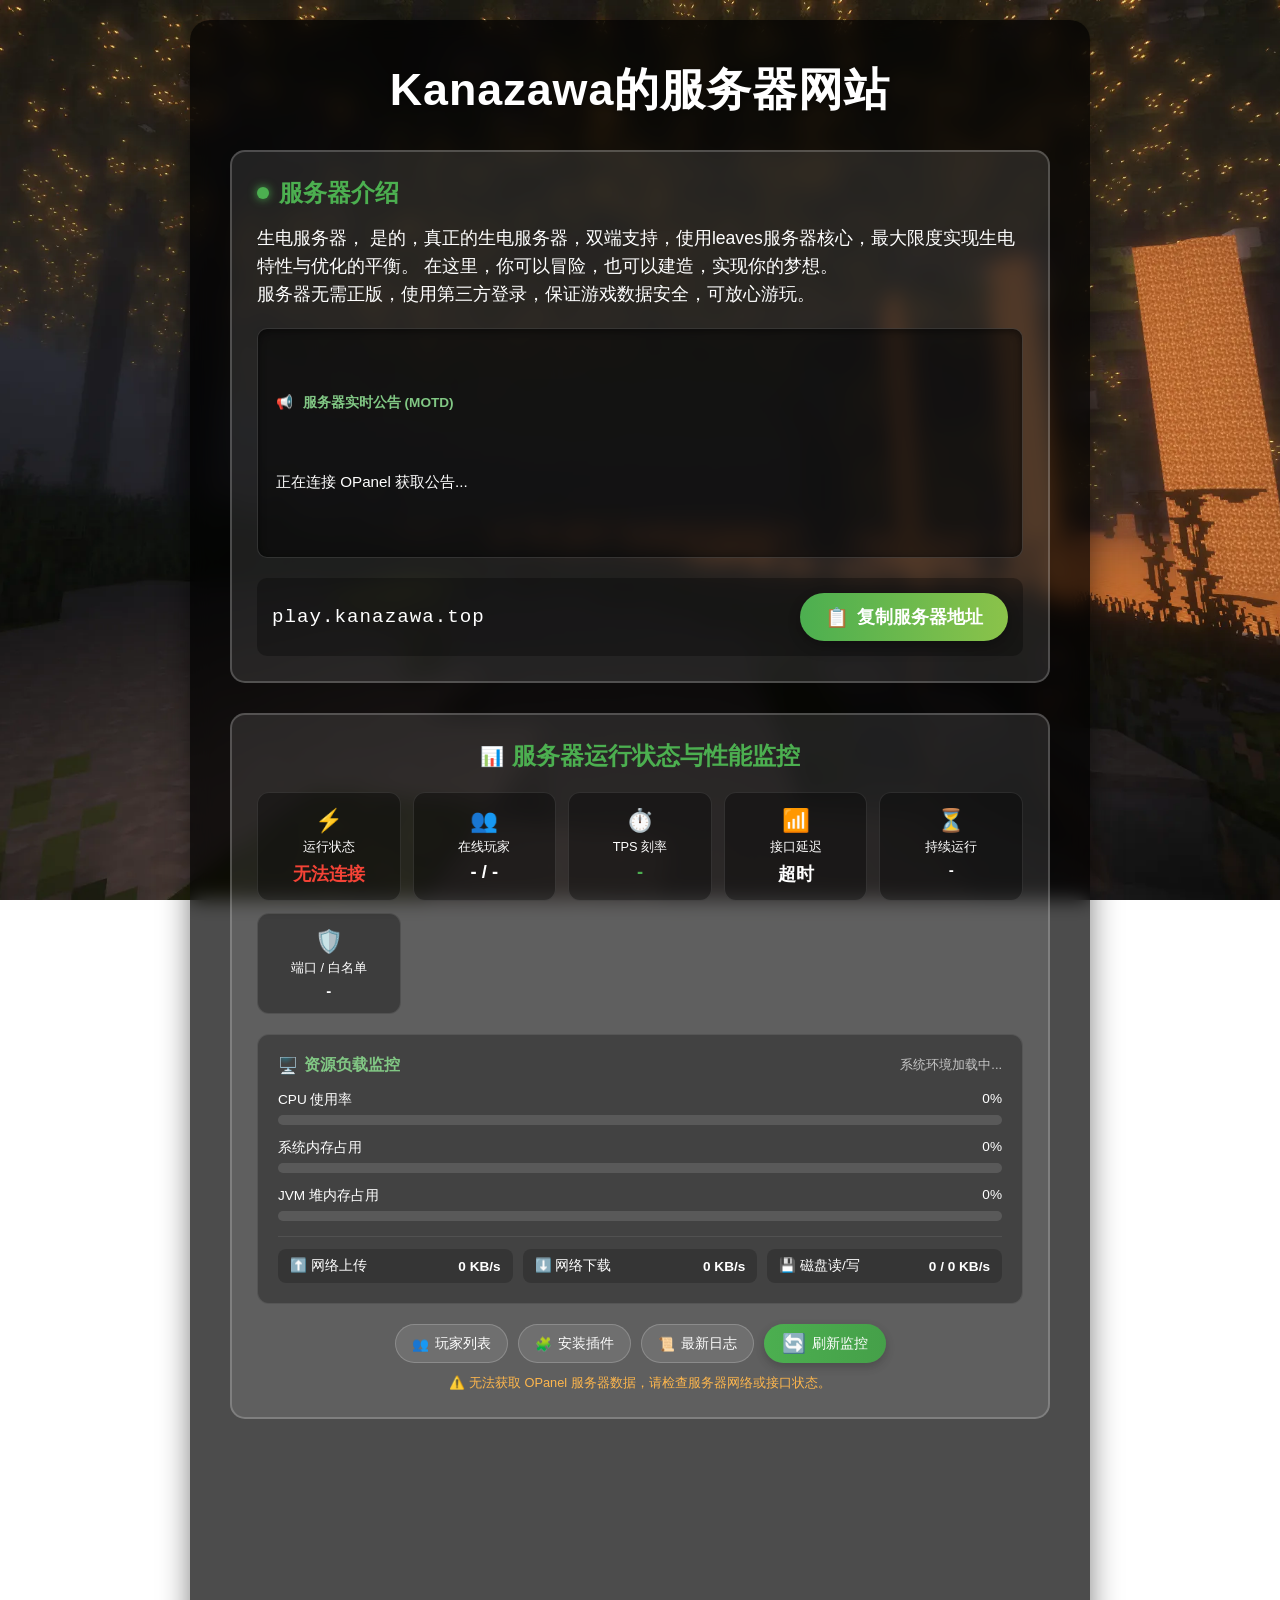
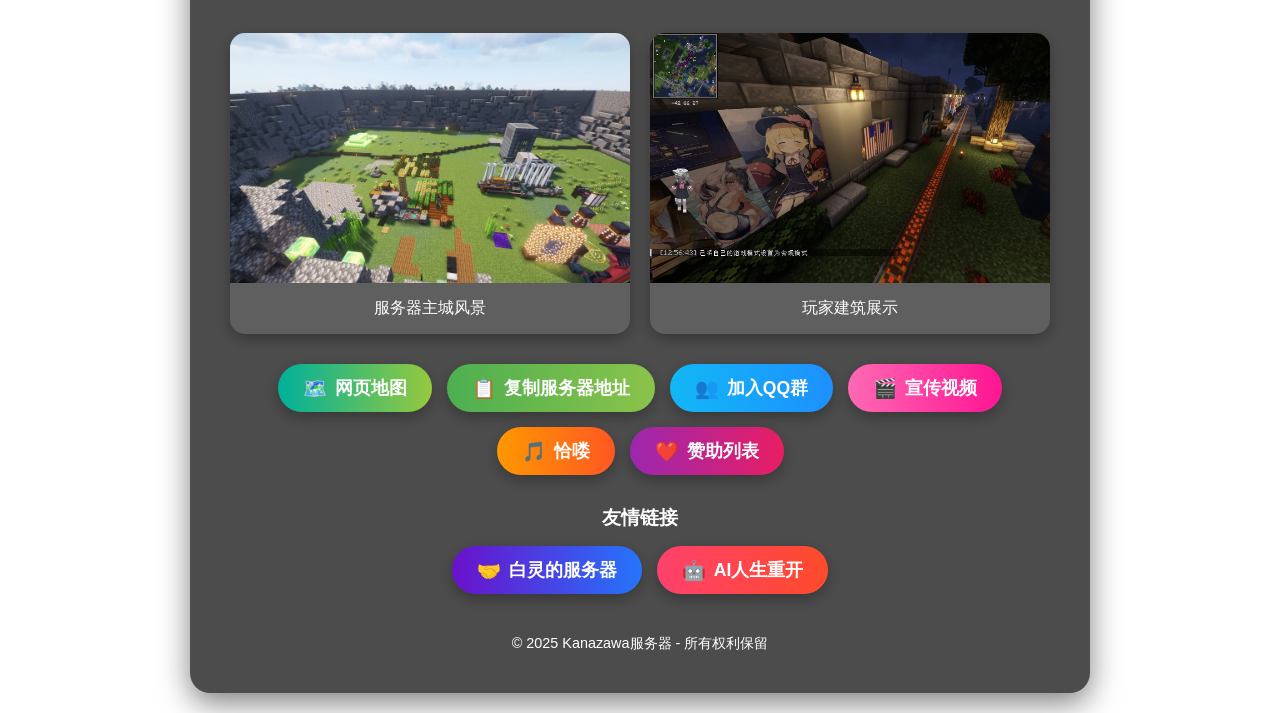
==== index.html @ e208ab11 "feat: 对接OPanel开放API更新服务器信息与实时性能监控" ====
<!DOCTYPE html>
<html lang="zh-CN">
<head>
    <meta charset="UTF-8">
    <meta name="viewport" content="width=device-width, initial-scale=1.0">
    <title>Kanazawa的服务器网站</title>
    <style>
        /* 选择页面上的所有“框框”，这里以常见的块级元素为例 */
        div, section, article, main, header, footer, .box, .card {
    /* 初始状态：完全透明 */
            opacity: 0; 
    /* 应用淡入动画，持续1秒，动画结束后保持最终状态 (forwards) */
            animation: fadeIn 1s ease-in-out forwards;
        }
    @keyframes fadeIn {
        from {opacity: 0;}
        to   {opacity: 1;}
    }
        * {
            margin: 0;
            padding: 0;
            box-sizing: border-box;
            font-family: 'Segoe UI', 'Microsoft YaHei', sans-serif;
        }
        
        body {
            background: url('img3.webp');
            background-size: cover;
            background-position: center;
            background-attachment: fixed;
            color: white;
            min-height: 100vh;
            display: flex;
            justify-content: center;
            align-items: center;
            padding: 20px;
        }
        
        .container {
            max-width: 900px;
            width: 100%;
            background: rgba(0, 0, 0, 0.7);
            border-radius: 20px;
            padding: 40px;
            box-shadow: 0 10px 30px rgba(0, 0, 0, 0.5);
            backdrop-filter: blur(10px);
            text-align: center;
            position: relative;
        }
        
        h1 {
            font-size: 2.8rem;
            margin-bottom: 30px;
            color: #fff;
            text-shadow: 0 2px 10px rgba(0, 0, 0, 0.3);
            letter-spacing: 1px;
        }
        
        .server-info {
            background: rgba(255, 255, 255, 0.1);
            border-radius: 15px;
            padding: 25px;
            margin: 30px 0;
            border: 2px solid rgba(255, 255, 255, 0.2);
            transition: all 0.3s ease;
            text-align: left;
        }
        
        .server-info:hover {
            transform: translateY(-5px);
            box-shadow: 0 10px 20px rgba(0, 0, 0, 0.2);
        }
        
        .server-info h2 {
            color: #4CAF50;
            margin-bottom: 15px;
            display: flex;
            align-items: center;
        }
        
        .status-indicator {
            display: inline-block;
            width: 12px;
            height: 12px;
            border-radius: 50%;
            background-color: #4CAF50;
            margin-right: 10px;
            box-shadow: 0 0 10px #4CAF50;
            animation: pulse 2s infinite;
        }
        
        @keyframes pulse {
            0% { transform: scale(0.95); box-shadow: 0 0 0 0 rgba(76, 175, 80, 0.7); }
            70% { transform: scale(1); box-shadow: 0 0 0 10px rgba(76, 175, 80, 0); }
            100% { transform: scale(0.95); box-shadow: 0 0 0 0 rgba(76, 175, 80, 0); }
        }
        
        .server-intro {
            line-height: 1.6;
            margin-bottom: 20px;
            font-size: 1.1rem;
        }
        
        .server-address {
            background: rgba(0, 0, 0, 0.3);
            padding: 15px;
            border-radius: 10px;
            display: flex;
            justify-content: space-between;
            align-items: center;
            margin-top: 20px;
        }
        
        .address-text {
            font-family: monospace;
            font-size: 1.2rem;
            letter-spacing: 1px;
        }
        
        /* 服务器状态查询与监控样式 */
        .server-status {
            background: rgba(255, 255, 255, 0.1);
            border-radius: 15px;
            padding: 25px;
            margin: 30px 0;
            border: 2px solid rgba(255, 255, 255, 0.2);
            transition: all 0.3s ease;
        }
        
        .server-status:hover {
            transform: translateY(-5px);
            box-shadow: 0 10px 20px rgba(0, 0, 0, 0.2);
        }
        
        .server-status h2 {
            color: #4CAF50;
            margin-bottom: 20px;
            display: flex;
            align-items: center;
            justify-content: center;
            gap: 8px;
        }

        /* Minecraft MOTD 样式 */
        .mc-motd-container {
            background: rgba(0, 0, 0, 0.5);
            border: 1px solid rgba(255, 255, 255, 0.15);
            border-radius: 10px;
            padding: 14px 18px;
            margin: 18px 0;
            font-family: 'Consolas', 'Courier New', monospace;
            font-size: 0.95rem;
            line-height: 1.6;
            text-align: left;
            white-space: pre-wrap;
            word-break: break-word;
            box-shadow: inset 0 2px 8px rgba(0,0,0,0.5);
        }

        .mc-motd-title {
            font-size: 0.85rem;
            color: #81C784;
            margin-bottom: 8px;
            display: flex;
            align-items: center;
            gap: 6px;
            font-weight: bold;
        }

        .mc-c-0 { color: #000000; }
        .mc-c-1 { color: #0000AA; }
        .mc-c-2 { color: #00AA00; }
        .mc-c-3 { color: #00AAAA; }
        .mc-c-4 { color: #AA0000; }
        .mc-c-5 { color: #AA00AA; }
        .mc-c-6 { color: #FFAA00; }
        .mc-c-7 { color: #AAAAAA; }
        .mc-c-8 { color: #555555; }
        .mc-c-9 { color: #5555FF; }
        .mc-c-a { color: #55FF55; }
        .mc-c-b { color: #55FFFF; }
        .mc-c-c { color: #FF5555; }
        .mc-c-d { color: #FF55FF; }
        .mc-c-e { color: #FFFF55; }
        .mc-c-f { color: #FFFFFF; }
        .mc-bold { font-weight: bold; }
        .mc-italic { font-style: italic; }
        .mc-underline { text-decoration: underline; }
        .mc-strike { text-decoration: line-through; }

        /* 核心指标网格卡片 */
        .status-grid {
            display: grid;
            grid-template-columns: repeat(auto-fit, minmax(130px, 1fr));
            gap: 12px;
            margin: 20px 0;
        }
        
        .status-card {
            background: rgba(0, 0, 0, 0.35);
            border: 1px solid rgba(255, 255, 255, 0.1);
            border-radius: 12px;
            padding: 14px 10px;
            text-align: center;
            transition: all 0.3s ease;
        }
        
        .status-card:hover {
            transform: translateY(-3px);
            border-color: rgba(76, 175, 80, 0.4);
            background: rgba(0, 0, 0, 0.45);
        }
        
        .status-card-icon {
            font-size: 1.4rem;
            margin-bottom: 5px;
        }
        
        .status-card-label {
            font-size: 0.8rem;
            opacity: 0.75;
            margin-bottom: 5px;
        }
        
        .status-card-val {
            font-size: 1.15rem;
            font-weight: bold;
            word-break: break-all;
        }
        
        .status-online {
            color: #4CAF50;
        }
        
        .status-offline {
            color: #f44336;
        }
        
        .tps-good { color: #4CAF50; }
        .tps-medium { color: #FF9800; }
        .tps-bad { color: #f44336; }

        /* 资源监控区域 */
        .monitor-section {
            background: rgba(0, 0, 0, 0.3);
            border: 1px solid rgba(255, 255, 255, 0.1);
            border-radius: 12px;
            padding: 20px;
            margin: 20px 0;
            text-align: left;
        }
        
        .monitor-header {
            display: flex;
            justify-content: space-between;
            align-items: center;
            margin-bottom: 15px;
            flex-wrap: wrap;
            gap: 8px;
        }
        
        .monitor-title {
            font-size: 1rem;
            font-weight: bold;
            color: #81C784;
            display: flex;
            align-items: center;
            gap: 6px;
        }
        
        .monitor-subtitle {
            font-size: 0.8rem;
            color: rgba(255, 255, 255, 0.7);
        }
        
        .monitor-bar-group {
            margin-bottom: 14px;
        }
        
        .monitor-bar-info {
            display: flex;
            justify-content: space-between;
            font-size: 0.85rem;
            margin-bottom: 6px;
        }
        
        .progress-track {
            background: rgba(255, 255, 255, 0.12);
            border-radius: 10px;
            height: 10px;
            overflow: hidden;
        }
        
        .progress-bar {
            height: 100%;
            border-radius: 10px;
            width: 0%;
            transition: width 0.6s ease;
        }
        
        .bar-cpu { background: linear-gradient(90deg, #4CAF50, #8BC34A); }
        .bar-mem { background: linear-gradient(90deg, #2196F3, #00BCD4); }
        .bar-jvm { background: linear-gradient(90deg, #9C27B0, #E91E63); }

        .net-stats-grid {
            display: grid;
            grid-template-columns: repeat(auto-fit, minmax(130px, 1fr));
            gap: 10px;
            margin-top: 15px;
            padding-top: 12px;
            border-top: 1px solid rgba(255, 255, 255, 0.08);
            font-size: 0.85rem;
        }

        .net-stat-box {
            background: rgba(0, 0, 0, 0.2);
            padding: 8px 12px;
            border-radius: 8px;
            display: flex;
            justify-content: space-between;
            align-items: center;
        }

        /* 扩展工具按钮组 */
        .extra-tools-btn-group {
            display: flex;
            justify-content: center;
            flex-wrap: wrap;
            gap: 10px;
            margin-top: 20px;
        }

        .sub-tool-btn {
            background: rgba(255, 255, 255, 0.1);
            color: white;
            border: 1px solid rgba(255, 255, 255, 0.2);
            padding: 8px 16px;
            border-radius: 20px;
            cursor: pointer;
            font-size: 0.85rem;
            transition: all 0.3s ease;
            display: inline-flex;
            align-items: center;
            gap: 6px;
        }

        .sub-tool-btn:hover {
            background: rgba(255, 255, 255, 0.25);
            transform: translateY(-2px);
            border-color: #4CAF50;
        }

        .refresh-btn {
            background: linear-gradient(to right, #4CAF50, #45a049);
            color: white;
            border: none;
            padding: 8px 18px;
            border-radius: 20px;
            cursor: pointer;
            font-size: 0.85rem;
            transition: all 0.3s ease;
            display: inline-flex;
            align-items: center;
            gap: 6px;
            box-shadow: 0 4px 10px rgba(0, 0, 0, 0.2);
        }
        
        .refresh-btn:hover {
            background: linear-gradient(to right, #45a049, #388e3c);
            transform: translateY(-2px);
            box-shadow: 0 6px 15px rgba(0, 0, 0, 0.3);
        }

        /* 通用模态框组件 */
        .modal-overlay {
            position: fixed;
            top: 0;
            left: 0;
            width: 100%;
            height: 100%;
            background: rgba(0, 0, 0, 0.85);
            display: none;
            justify-content: center;
            align-items: center;
            z-index: 2500;
        }

        .modal-overlay.active {
            display: flex;
        }

        .modal-container {
            background: rgba(25, 25, 30, 0.95);
            border: 1px solid rgba(255, 255, 255, 0.2);
            border-radius: 16px;
            padding: 25px;
            max-width: 800px;
            width: 90%;
            max-height: 85vh;
            overflow-y: auto;
            backdrop-filter: blur(15px);
            box-shadow: 0 15px 40px rgba(0, 0, 0, 0.7);
            position: relative;
            text-align: left;
        }

        .modal-header {
            display: flex;
            justify-content: space-between;
            align-items: center;
            border-bottom: 1px solid rgba(255, 255, 255, 0.15);
            padding-bottom: 12px;
            margin-bottom: 18px;
        }

        .modal-title {
            font-size: 1.3rem;
            color: #4CAF50;
            display: flex;
            align-items: center;
            gap: 8px;
            font-weight: bold;
        }

        .modal-close-btn {
            background: none;
            border: none;
            color: #ccc;
            font-size: 1.5rem;
            cursor: pointer;
            width: 32px;
            height: 32px;
            border-radius: 50%;
            display: flex;
            align-items: center;
            justify-content: center;
            transition: all 0.2s ease;
        }

        .modal-close-btn:hover {
            color: #fff;
            background: rgba(255, 255, 255, 0.15);
        }

        .item-grid {
            display: grid;
            grid-template-columns: repeat(auto-fill, minmax(220px, 1fr));
            gap: 12px;
        }

        .item-card {
            background: rgba(255, 255, 255, 0.05);
            border: 1px solid rgba(255, 255, 255, 0.1);
            border-radius: 10px;
            padding: 12px;
            display: flex;
            align-items: center;
            gap: 10px;
            transition: transform 0.2s ease;
        }

        .item-card:hover {
            transform: translateY(-2px);
            background: rgba(255, 255, 255, 0.08);
        }

        .item-avatar {
            width: 36px;
            height: 36px;
            border-radius: 6px;
            image-rendering: pixelated;
            background: #333;
        }

        .badge {
            display: inline-block;
            padding: 2px 7px;
            border-radius: 4px;
            font-size: 0.75rem;
            font-weight: bold;
        }
        .badge-online {
            background: rgba(76, 175, 80, 0.2);
            color: #4CAF50;
            border: 1px solid rgba(76, 175, 80, 0.4);
        }
        .badge-offline {
            background: rgba(255, 255, 255, 0.1);
            color: #aaa;
            border: 1px solid rgba(255, 255, 255, 0.2);
        }
        .badge-banned {
            background: rgba(244, 67, 54, 0.2);
            color: #f44336;
            border: 1px solid rgba(244, 67, 54, 0.4);
        }
        .badge-mode {
            background: rgba(33, 150, 243, 0.2);
            color: #2196F3;
            border: 1px solid rgba(33, 150, 243, 0.4);
        }

        .log-box {
            background: #111;
            color: #4CAF50;
            font-family: 'Consolas', 'Courier New', monospace;
            font-size: 0.8rem;
            padding: 12px;
            border-radius: 8px;
            max-height: 55vh;
            overflow-y: auto;
            white-space: pre-wrap;
            word-break: break-all;
            border: 1px solid rgba(255, 255, 255, 0.1);
        }
        
        .image-gallery {
            display: flex;
            justify-content: space-between;
            gap: 20px;
            margin: 30px 0;
        }
        
        .image-item {
            flex: 1;
            border-radius: 15px;
            overflow: hidden;
            box-shadow: 0 5px 15px rgba(0, 0, 0, 0.3);
            transition: all 0.3s ease;
        }
        
        .image-item:hover {
            transform: translateY(-5px);
            box-shadow: 0 10px 20px rgba(0, 0, 0, 0.4);
        }
        
        .image-item img {
            width: 100%;
            height: 250px;
            object-fit: cover;
            display: block;
        }
        
        .image-caption {
            padding: 15px;
            background: rgba(255, 255, 255, 0.1);
            font-size: 1rem;
        }
        
        .button-group {
            display: flex;
            justify-content: center;
            gap: 15px;
            margin: 30px 0;
            flex-wrap: wrap;
        }
        
        .btn {
            padding: 12px 25px;
            font-size: 1.1rem;
            border: none;
            border-radius: 50px;
            cursor: pointer;
            transition: all 0.3s ease;
            font-weight: bold;
            display: flex;
            align-items: center;
            justify-content: center;
            gap: 8px;
        }
        
        .copy-btn {
            background: linear-gradient(to right, #4CAF50, #8BC34A);
            color: white;
            box-shadow: 0 5px 15px rgba(0, 0, 0, 0.3);
        }
        
        .qq-btn {
            background: linear-gradient(to right, #12B7F5, #1E90FF);
            color: white;
            box-shadow: 0 5px 15px rgba(0, 0, 0, 0.3);
        }
        
        .video-btn {
            background: linear-gradient(to right, #FF69B4, #FF1493);
            color: white;
            box-shadow: 0 5px 15px rgba(0, 0, 0, 0.3);
        }
        
        .music-btn {
            background: linear-gradient(to right, #FF9800, #FF5722);
            color: white;
            box-shadow: 0 5px 15px rgba(0, 0, 0, 0.3);
        }
        
        .sponsor-btn {
            background: linear-gradient(to right, #9C27B0, #E91E63);
            color: white;
            box-shadow: 0 5px 15px rgba(0, 0, 0, 0.3);
        }
        
        .map-btn {
            background: linear-gradient(to right, #00b09b, #96c93d);
            color: white;
            box-shadow: 0 5px 15px rgba(0, 0, 0, 0.3);
        }
        
        .btn:hover {
            transform: translateY(-3px);
            box-shadow: 0 8px 20px rgba(0, 0, 0, 0.4);
        }
        
        .btn:active {
            transform: translateY(1px);
        }
        
        .copy-btn:hover {
            background: linear-gradient(to right, #8BC34A, #4CAF50);
        }
        
        .qq-btn:hover {
            background: linear-gradient(to right, #1E90FF, #12B7F5);
        }
        
        .video-btn:hover {
            background: linear-gradient(to right, #FF1493, #FF69B4);
        }
        
        .music-btn:hover {
            background: linear-gradient(to right, #FF5722, #FF9800);
        }
        
        .sponsor-btn:hover {
            background: linear-gradient(to right, #E91E63, #9C27B0);
        }
        
        .map-btn:hover {
            background: linear-gradient(to right, #96c93d, #00b09b);
        }
        .friend-btn {
            background: linear-gradient(to right, #6A11CB, #2575FC);
            color: white;
            box-shadow: 0 5px 15px rgba(0, 0, 0, 0.3);
        }

        .friend-btn:hover {
            background: linear-gradient(to right, #2575FC, #6A11CB);
        }

        .ai-life-btn {
            background: linear-gradient(to right, #FF416C, #FF4B2B);
            color: white;
            box-shadow: 0 5px 15px rgba(0, 0, 0, 0.3);
        }

        .ai-life-btn:hover {
            background: linear-gradient(to right, #FF4B2B, #FF416C);
        }

        .notification {
            position: fixed;
            top: 20px;
            right: 20px;
            background: #4CAF50;
            color: white;
            padding: 15px 25px;
            border-radius: 10px;
            box-shadow: 0 5px 15px rgba(0, 0, 0, 0.3);
            transform: translateX(150%);
            transition: transform 0.4s ease;
            z-index: 1000;
            display: flex;
            align-items: center;
            gap: 10px;
        }
        
        .notification.error {
            background: #ff5252;
        }
        
        .notification.show {
            transform: translateX(0);
        }
        
        .sponsor-overlay {
            position: fixed;
            top: 0;
            left: 0;
            width: 100%;
            height: 100%;
            background: rgba(0, 0, 0, 0.85);
            display: none;
            justify-content: center;
            align-items: center;
            z-index: 2000;
        }
        
        .sponsor-overlay.active {
            display: flex;
        }
        
        .sponsor-container {
            background: rgba(255, 255, 255, 0.1);
            border-radius: 15px;
            padding: 30px;
            max-width: 800px;
            width: 90%;
            max-height: 80vh;
            overflow-y: auto;
            backdrop-filter: blur(10px);
            box-shadow: 0 10px 30px rgba(0, 0, 0, 0.5);
            position: relative;
        }
        
        .close-btn {
            position: absolute;
            top: 15px;
            right: 15px;
            background: none;
            border: none;
            color: white;
            font-size: 1.5rem;
            cursor: pointer;
            width: 30px;
            height: 30px;
            display: flex;
            align-items: center;
            justify-content: center;
            border-radius: 50%;
            transition: background 0.3s ease;
        }
        
        .close-btn:hover {
            background: rgba(255, 255, 255, 0.2);
        }
        
        .sponsor-container h2 {
            color: #E91E63;
            margin-bottom: 20px;
            text-align: center;
            font-size: 1.8rem;
        }
        
        .sponsor-table {
            width: 100%;
            border-collapse: collapse;
            margin-top: 10px;
        }
        
        .sponsor-table th {
            background: rgba(233, 30, 99, 0.3);
            color: white;
            padding: 12px 15px;
            text-align: left;
            font-weight: bold;
        }
        
        .sponsor-table td {
            padding: 12px 15px;
            border-bottom: 1px solid rgba(255, 255, 255, 0.1);
        }
        
        .sponsor-table tr:hover {
            background: rgba(255, 255, 255, 0.05);
        }
        
        .sponsor-table .name-col {
            width: 60%;
        }
        
        .sponsor-table .amount-col {
            width: 40%;
            text-align: right;
        }
        
        .total-amount {
            margin-top: 20px;
            text-align: right;
            font-size: 1.2rem;
            font-weight: bold;
            color: #E91E63;
            padding-top: 10px;
            border-top: 2px solid rgba(233, 30, 99, 0.5);
        }
        
        footer {
            margin-top: 40px;
            font-size: 0.9rem;
            opacity: 0.7;
        }
        
        .icon {
            font-size: 1.2rem;
        }
        
        @media (max-width: 768px) {
            h1 {
                font-size: 2rem;
            }
            
            .container {
                padding: 25px;
            }
            
            .image-gallery {
                flex-direction: column;
            }
            
            .button-group {
                flex-direction: column;
            }
            
            .btn {
                width: 100%;
            }
            
            .server-address {
                flex-direction: column;
                gap: 15px;
            }
            
            .sponsor-container {
                padding: 20px;
            }
            
            .sponsor-table th,
            .sponsor-table td {
                padding: 8px 10px;
            }
            
            .status-content {
                flex-direction: column;
            }
        }
    </style>
</head>
<body>
    <div class="container">
        <h1>Kanazawa的服务器网站</h1>
        
        <div class="server-info">
            <h2><span class="status-indicator"></span>服务器介绍</h2>
            <div class="server-intro">
                <p>生电服务器， 是的，真正的生电服务器，双端支持，使用leaves服务器核心，最大限度实现生电特性与优化的平衡。 在这里，你可以冒险，也可以建造，实现你的梦想。</p>
                <p>服务器无需正版，使用第三方登录，保证游戏数据安全，可放心游玩。</p>
            </div>
            
            <!-- 实时 MOTD 动态展示区 -->
            <div class="mc-motd-container" id="motdContainer">
                <div class="mc-motd-title"><span>📢</span> 服务器实时公告 (MOTD)</div>
                <div id="motdContent">正在连接 OPanel 获取公告...</div>
            </div>

            <div class="server-address">
                <div class="address-text">play.kanazawa.top</div>
                <button class="btn copy-btn" id="copyBtn">
                    <span class="icon">📋</span> 复制服务器地址
                </button>
            </div>
        </div>
        
        <!-- 服务器状态与性能监控部分 -->
        <div class="server-status">
            <h2><span class="icon">📊</span> 服务器运行状态与性能监控</h2>
            
            <!-- 核心状态卡片网格 -->
            <div class="status-grid">
                <div class="status-card">
                    <div class="status-card-icon">⚡</div>
                    <div class="status-card-label">运行状态</div>
                    <div class="status-card-val status-online" id="statusState">查询中...</div>
                </div>
                <div class="status-card">
                    <div class="status-card-icon">👥</div>
                    <div class="status-card-label">在线玩家</div>
                    <div class="status-card-val" id="players">- / -</div>
                </div>
                <div class="status-card">
                    <div class="status-card-icon">⏱️</div>
                    <div class="status-card-label">TPS 刻率</div>
                    <div class="status-card-val tps-good" id="tpsVal">-</div>
                </div>
                <div class="status-card">
                    <div class="status-card-icon">📶</div>
                    <div class="status-card-label">接口延迟</div>
                    <div class="status-card-val" id="ping">- ms</div>
                </div>
                <div class="status-card">
                    <div class="status-card-icon">⏳</div>
                    <div class="status-card-label">持续运行</div>
                    <div class="status-card-val" id="uptimeVal" style="font-size:0.95rem;">-</div>
                </div>
                <div class="status-card">
                    <div class="status-card-icon">🛡️</div>
                    <div class="status-card-label">端口 / 白名单</div>
                    <div class="status-card-val" id="portWhitelist" style="font-size:0.95rem;">-</div>
                </div>
            </div>

            <!-- 系统资源监控 (Monitor) -->
            <div class="monitor-section">
                <div class="monitor-header">
                    <div class="monitor-title"><span>🖥️</span> 资源负载监控</div>
                    <div class="monitor-subtitle" id="systemInfoBrief">系统环境加载中...</div>
                </div>
                
                <div class="monitor-bar-group">
                    <div class="monitor-bar-info">
                        <span>CPU 使用率</span>
                        <span id="cpuPercent">0%</span>
                    </div>
                    <div class="progress-track">
                        <div class="progress-bar bar-cpu" id="cpuBar"></div>
                    </div>
                </div>

                <div class="monitor-bar-group">
                    <div class="monitor-bar-info">
                        <span>系统内存占用</span>
                        <span id="memPercent">0%</span>
                    </div>
                    <div class="progress-track">
                        <div class="progress-bar bar-mem" id="memBar"></div>
                    </div>
                </div>

                <div class="monitor-bar-group">
                    <div class="monitor-bar-info">
                        <span>JVM 堆内存占用</span>
                        <span id="jvmPercent">0%</span>
                    </div>
                    <div class="progress-track">
                        <div class="progress-bar bar-jvm" id="jvmBar"></div>
                    </div>
                </div>

                <div class="net-stats-grid">
                    <div class="net-stat-box">
                        <span>⬆️ 网络上传</span>
                        <strong id="netUpload">0 KB/s</strong>
                    </div>
                    <div class="net-stat-box">
                        <span>⬇️ 网络下载</span>
                        <strong id="netDownload">0 KB/s</strong>
                    </div>
                    <div class="net-stat-box">
                        <span>💾 磁盘读/写</span>
                        <strong id="diskIO">0 / 0 KB/s</strong>
                    </div>
                </div>
            </div>

            <!-- 扩展数据交互按钮组 -->
            <div class="extra-tools-btn-group">
                <button class="sub-tool-btn" id="viewPlayersBtn">
                    <span>👥</span> 玩家列表
                </button>
                <button class="sub-tool-btn" id="viewPluginsBtn">
                    <span>🧩</span> 安装插件
                </button>
                <button class="sub-tool-btn" id="viewLogsBtn">
                    <span>📜</span> 最新日志
                </button>
                <button class="refresh-btn" id="refreshStatusBtn">
                    <span class="icon">🔄</span> 刷新监控
                </button>
            </div>
            <div id="statusNotice" style="margin-top: 12px; font-size: 0.8rem; color: #ffb74d;"></div>
        </div>
        <iframe src="//player.bilibili.com/player.html?isOutside=true&aid=821894&bvid=BV1es411o7jc&cid=3230278&p=1" scrolling="no" border="0" frameborder="no" framespacing="0" allowfullscreen="true"></iframe>
        <div class="image-gallery">
            <div class="image-item">
                <img src="img1.webp" alt="服务器截图1">
                <div class="image-caption">服务器主城风景</div>
            </div>
            <div class="image-item">
                <img src="img2.webp" alt="服务器截图2">
                <div class="image-caption">玩家建筑展示</div>
            </div>
        </div>
        
        <div class="button-group">
            <button class="btn map-btn" id="mapBtn">
                <span class="icon">🗺️</span> 网页地图
            </button>
            <button class="btn copy-btn" id="copyBtn2">
                <span class="icon">📋</span> 复制服务器地址
            </button>
            <button class="btn qq-btn" id="qqBtn">
                <span class="icon">👥</span> 加入QQ群
            </button>
            <button class="btn video-btn" id="videoBtn">
                <span class="icon">🎬</span> 宣传视频
            </button>
            <button class="btn music-btn" id="musicBtn">
                <span class="icon">🎵</span> 恰喽
            </button>
            <button class="btn sponsor-btn" id="sponsorBtn">
                <span class="icon">❤️</span> 赞助列表
            </button>
        </div>
        <!-- 友情链接部分 -->
        <div class="friend-link">
            <h3 style="color: #fff; margin-bottom: 15px; text-align: center;">友情链接</h3>
            <div style="display: flex; justify-content: center; gap: 15px; flex-wrap: wrap;">
                <button class="btn friend-btn" id="friendBtn">
                    <span class="icon">🤝</span> 白灵的服务器
                </button>
                <button class="btn ai-life-btn" id="aiLifeBtn">
                    <span class="icon">🤖</span> AI人生重开
                </button>
            </div>
        </div>
        
        <footer>
            © 2025 Kanazawa服务器 - 所有权利保留
        </footer>
    </div>
    
    <!-- 赞助列表遮罩层 -->
    <div class="sponsor-overlay" id="sponsorOverlay">
        <div class="sponsor-container">
            <button class="close-btn" id="closeSponsorBtn">×</button>
            <h2>赞助列表</h2>
            <div id="sponsorTableContainer">
                <!-- 这里会动态加载赞助列表表格 -->
            </div>
        </div>
    </div>
    
    <!-- 玩家列表模态框 -->
    <div class="modal-overlay" id="playersModal">
        <div class="modal-container">
            <div class="modal-header">
                <div class="modal-title"><span>👥</span> 服务器玩家列表</div>
                <button class="modal-close-btn" id="closePlayersBtn">×</button>
            </div>
            <div id="playersModalContent">加载中...</div>
        </div>
    </div>

    <!-- 插件列表模态框 -->
    <div class="modal-overlay" id="pluginsModal">
        <div class="modal-container">
            <div class="modal-header">
                <div class="modal-title"><span>🧩</span> 服务器插件模组列表</div>
                <button class="modal-close-btn" id="closePluginsBtn">×</button>
            </div>
            <div id="pluginsModalContent">加载中...</div>
        </div>
    </div>

    <!-- 日志查看模态框 -->
    <div class="modal-overlay" id="logsModal">
        <div class="modal-container">
            <div class="modal-header">
                <div class="modal-title"><span>📜</span> 服务器运行日志 (latest.log)</div>
                <button class="modal-close-btn" id="closeLogsBtn">×</button>
            </div>
            <div id="logsModalContent">加载中...</div>
        </div>
    </div>
    
    <div class="notification" id="notification">
        <span class="icon">✅</span>
        <span id="notificationText">操作成功</span>
    </div>

    <script>
        document.addEventListener('DOMContentLoaded', function() {
            const copyBtn = document.getElementById('copyBtn');
            const copyBtn2 = document.getElementById('copyBtn2');
            const qqBtn = document.getElementById('qqBtn');
            const videoBtn = document.getElementById('videoBtn');
            const musicBtn = document.getElementById('musicBtn');
            const sponsorBtn = document.getElementById('sponsorBtn');
            const mapBtn = document.getElementById('mapBtn');
            const notification = document.getElementById('notification');
            const notificationText = document.getElementById('notificationText');
            const sponsorOverlay = document.getElementById('sponsorOverlay');
            const closeSponsorBtn = document.getElementById('closeSponsorBtn');
            const sponsorTableContainer = document.getElementById('sponsorTableContainer');
            
            // OPanel 开放 API 配置
            const O_PANEL_API_BASE = 'http://play.simpfun.cn:34091';
            
            // 监控与状态 DOM 元素引用
            const motdContent = document.getElementById('motdContent');
            const statusState = document.getElementById('statusState');
            const playersElement = document.getElementById('players');
            const tpsVal = document.getElementById('tpsVal');
            const pingElement = document.getElementById('ping');
            const uptimeVal = document.getElementById('uptimeVal');
            const portWhitelist = document.getElementById('portWhitelist');
            const systemInfoBrief = document.getElementById('systemInfoBrief');
            const cpuPercent = document.getElementById('cpuPercent');
            const cpuBar = document.getElementById('cpuBar');
            const memPercent = document.getElementById('memPercent');
            const memBar = document.getElementById('memBar');
            const jvmPercent = document.getElementById('jvmPercent');
            const jvmBar = document.getElementById('jvmBar');
            const netUpload = document.getElementById('netUpload');
            const netDownload = document.getElementById('netDownload');
            const diskIO = document.getElementById('diskIO');
            const refreshStatusBtn = document.getElementById('refreshStatusBtn');
            const statusNotice = document.getElementById('statusNotice');

            // 扩展功能模态框元素
            const viewPlayersBtn = document.getElementById('viewPlayersBtn');
            const playersModal = document.getElementById('playersModal');
            const closePlayersBtn = document.getElementById('closePlayersBtn');
            const playersModalContent = document.getElementById('playersModalContent');

            const viewPluginsBtn = document.getElementById('viewPluginsBtn');
            const pluginsModal = document.getElementById('pluginsModal');
            const closePluginsBtn = document.getElementById('closePluginsBtn');
            const pluginsModalContent = document.getElementById('pluginsModalContent');

            const viewLogsBtn = document.getElementById('viewLogsBtn');
            const logsModal = document.getElementById('logsModal');
            const closeLogsBtn = document.getElementById('closeLogsBtn');
            const logsModalContent = document.getElementById('logsModalContent');

            // 运行时缓存数据
            let cachedPlayers = [];

            // Minecraft 颜色格式解析函数
            function parseMinecraftColors(text) {
                if (!text) return '暂无公告';
                const escapeHtml = (str) => str.replace(/&/g, "&amp;").replace(/</g, "&lt;").replace(/>/g, "&gt;");
                const colorMap = {
                    '0': 'mc-c-0', '1': 'mc-c-1', '2': 'mc-c-2', '3': 'mc-c-3',
                    '4': 'mc-c-4', '5': 'mc-c-5', '6': 'mc-c-6', '7': 'mc-c-7',
                    '8': 'mc-c-8', '9': 'mc-c-9', 'a': 'mc-c-a', 'b': 'mc-c-b',
                    'c': 'mc-c-c', 'd': 'mc-c-d', 'e': 'mc-c-e', 'f': 'mc-c-f'
                };
                const styleMap = {
                    'l': 'mc-bold',
                    'm': 'mc-strike',
                    'n': 'mc-underline',
                    'o': 'mc-italic'
                };

                const parts = text.split(/§([0-9a-fk-or])/i);
                let html = '';
                let currentColor = 'mc-c-f';
                let currentStyles = new Set();

                for (let i = 0; i < parts.length; i++) {
                    if (i % 2 === 1) {
                        const code = parts[i].toLowerCase();
                        if (colorMap[code]) {
                            currentColor = colorMap[code];
                            currentStyles.clear();
                        } else if (styleMap[code]) {
                            currentStyles.add(styleMap[code]);
                        } else if (code === 'r') {
                            currentColor = 'mc-c-f';
                            currentStyles.clear();
                        }
                    } else {
                        const segment = parts[i];
                        if (segment) {
                            const classes = [currentColor, ...Array.from(currentStyles)].join(' ');
                            html += `<span class="${classes}">${escapeHtml(segment)}</span>`;
                        }
                    }
                }
                return html;
            }

            // 时间格式化 (毫秒 -> 天/时/分)
            function formatUptime(ms) {
                if (!ms || ms <= 0) return '刚启动';
                const totalSeconds = Math.floor(ms / 1000);
                const days = Math.floor(totalSeconds / 86400);
                const hours = Math.floor((totalSeconds % 86400) / 3600);
                const minutes = Math.floor((totalSeconds % 3600) / 60);
                if (days > 0) return `${days}天 ${hours}时 ${minutes}分`;
                if (hours > 0) return `${hours}小时 ${minutes}分钟`;
                return `${minutes}分钟`;
            }

            // 速率格式化
            function formatSpeed(bytesPerSec) {
                if (!bytesPerSec || bytesPerSec <= 0) return '0 KB/s';
                if (bytesPerSec < 1024) return `${bytesPerSec.toFixed(0)} B/s`;
                if (bytesPerSec < 1024 * 1024) return `${(bytesPerSec / 1024).toFixed(1)} KB/s`;
                return `${(bytesPerSec / (1024 * 1024)).toFixed(2)} MB/s`;
            }

            // 获取并刷新服务器核心信息与监控
            async function fetchServerData(isManual = false) {
                const startTime = Date.now();
                if (isManual) {
                    refreshStatusBtn.style.transform = 'scale(0.95)';
                    setTimeout(() => refreshStatusBtn.style.transform = '', 200);
                }

                try {
                    // 并行调用 OPanel 启用的开放接口
                    const [infoRes, monitorRes, playersRes] = await Promise.all([
                        fetch(`${O_PANEL_API_BASE}/open-api/info`),
                        fetch(`${O_PANEL_API_BASE}/open-api/monitor`),
                        fetch(`${O_PANEL_API_BASE}/open-api/players`)
                    ]);

                    const latency = Date.now() - startTime;
                    pingElement.textContent = `${latency} ms`;

                    if (!infoRes.ok || !monitorRes.ok) {
                        throw new Error(`接口响应异常 (${infoRes.status}/${monitorRes.status})`);
                    }

                    const infoData = await infoRes.json();
                    const monitorData = await monitorRes.json();
                    let playersData = { players: [] };
                    if (playersRes.ok) {
                        playersData = await playersRes.json();
                        cachedPlayers = playersData.players || [];
                    }

                    // 1. 运行状态
                    statusState.textContent = '运行中 (正常)';
                    statusState.className = 'status-card-val status-online';

                    // 2. MOTD 公告
                    const rawMotd = infoData.realtimeMotd || infoData.motd || '';
                    motdContent.innerHTML = parseMinecraftColors(rawMotd);

                    // 3. 在线玩家数
                    const onlineCount = cachedPlayers.filter(p => p.isOnline).length;
                    const maxCount = infoData.maxPlayerCount || 20;
                    playersElement.textContent = `${onlineCount} / ${maxCount}`;

                    // 4. TPS 刻率
                    const tps = typeof monitorData.tps === 'number' ? monitorData.tps : 20;
                    tpsVal.textContent = tps.toFixed(2);
                    if (tps >= 19.5) {
                        tpsVal.className = 'status-card-val tps-good';
                    } else if (tps >= 15.0) {
                        tpsVal.className = 'status-card-val tps-medium';
                    } else {
                        tpsVal.className = 'status-card-val tps-bad';
                    }

                    // 5. 持续运行时间 & 端口白名单
                    uptimeVal.textContent = formatUptime(infoData.uptime);
                    portWhitelist.textContent = `${infoData.port || 14529} | ${infoData.whitelist ? '白名单开' : '公开'}`;

                    // 6. 系统环境简介
                    if (infoData.system) {
                        const sys = infoData.system;
                        systemInfoBrief.textContent = `${sys.cpuName || 'CPU'} (${sys.cpuThread || sys.cpuCore || 0}线程) | Java ${sys.java || ''}`;
                    }

                    // 7. 性能监控指标条
                    const cpu = Math.round(monitorData.cpu || 0);
                    cpuPercent.textContent = `${cpu}%`;
                    cpuBar.style.width = `${Math.min(100, Math.max(0, cpu))}%`;

                    const mem = Math.round(monitorData.memory || 0);
                    memPercent.textContent = `${mem}%`;
                    memBar.style.width = `${Math.min(100, Math.max(0, mem))}%`;

                    const jvm = Math.round(monitorData.jvmMemory || 0);
                    jvmPercent.textContent = `${jvm}%`;
                    jvmBar.style.width = `${Math.min(100, Math.max(0, jvm))}%`;

                    // 8. 网络与磁盘 IO
                    netUpload.textContent = formatSpeed(monitorData.networkUpload);
                    netDownload.textContent = formatSpeed(monitorData.networkDownload);
                    diskIO.textContent = `${formatSpeed(monitorData.diskRead)} / ${formatSpeed(monitorData.diskWrite)}`;

                    statusNotice.textContent = '';
                    if (isManual) {
                        showNotification('服务器监控数据已刷新');
                    }
                } catch (error) {
                    console.error('获取 OPanel 服务器信息失败:', error);
                    statusState.textContent = '无法连接';
                    statusState.className = 'status-card-val status-offline';
                    pingElement.textContent = '超时';
                    tpsVal.textContent = '-';
                    
                    if (window.location.protocol === 'https:') {
                        statusNotice.innerHTML = '⚠️ 当前网页为 HTTPS 协议，而 OPanel 开放 API 为 HTTP 协议。若无法加载数据，请在浏览器地址栏允许“不安全内容”或通过 HTTP 访问网站。';
                    } else {
                        statusNotice.textContent = '⚠️ 无法获取 OPanel 服务器数据，请检查服务器网络或接口状态。';
                    }

                    if (isManual) {
                        showNotification('刷新失败，请检查网络或浏览器混合内容设置', true);
                    }
                }
            }

            // 初始化加载并设置 15 秒定时轮询
            fetchServerData();
            setInterval(() => {
                fetchServerData(false);
            }, 15000);

            // 手动刷新按钮
            refreshStatusBtn.addEventListener('click', () => fetchServerData(true));

            // 玩家列表模态框交互
            viewPlayersBtn.addEventListener('click', async function() {
                playersModal.classList.add('active');
                playersModalContent.innerHTML = '<p style="text-align:center; padding: 20px;">正在获取玩家列表...</p>';

                try {
                    const res = await fetch(`${O_PANEL_API_BASE}/open-api/players`);
                    if (!res.ok) throw new Error('网络请求失败');
                    const data = await res.json();
                    const players = data.players || [];
                    cachedPlayers = players;

                    if (players.length === 0) {
                        playersModalContent.innerHTML = '<p style="text-align:center; padding: 20px; color: #aaa;">暂无玩家记录</p>';
                        return;
                    }

                    // 在线玩家排在前面
                    players.sort((a, b) => (b.isOnline ? 1 : 0) - (a.isOnline ? 1 : 0));

                    const onlineCount = players.filter(p => p.isOnline).length;
                    let html = `
                        <div style="margin-bottom: 15px; font-size: 0.9rem; color: #aaa;">
                            总记录: ${players.length} 名玩家 | 当前在线: <span style="color:#4CAF50; font-weight:bold;">${onlineCount}</span> 人
                        </div>
                        <div class="item-grid">
                    `;

                    players.forEach(player => {
                        const avatarUrl = `https://minotar.net/helm/${encodeURIComponent(player.name)}/36`;
                        const modeNames = {
                            'survival': '生存',
                            'creative': '创造',
                            'adventure': '冒险',
                            'spectator': '旁观'
                        };
                        const modeStr = modeNames[player.gamemode] || player.gamemode;

                        html += `
                            <div class="item-card">
                                <img class="item-avatar" src="${avatarUrl}" alt="${player.name}" onerror="this.src='https://via.placeholder.com/36/333/fff?text=MC'">
                                <div style="flex: 1; min-width: 0;">
                                    <div style="font-weight: bold; overflow: hidden; text-overflow: ellipsis; white-space: nowrap;">${player.name}</div>
                                    <div style="margin-top: 4px; display: flex; gap: 4px; flex-wrap: wrap;">
                                        <span class="badge ${player.isOnline ? 'badge-online' : 'badge-offline'}">${player.isOnline ? '在线' : '离线'}</span>
                                        ${player.isBanned ? '<span class="badge badge-banned">已封禁</span>' : ''}
                                        <span class="badge badge-mode">${modeStr}</span>
                                        ${player.ping ? `<span style="font-size:0.75rem; color:#aaa;">${player.ping}ms</span>` : ''}
                                    </div>
                                </div>
                            </div>
                        `;
                    });

                    html += '</div>';
                    playersModalContent.innerHTML = html;
                } catch (err) {
                    playersModalContent.innerHTML = `<p style="text-align:center; color:#ff5252; padding: 20px;">加载玩家列表失败: ${err.message}</p>`;
                }
            });

            closePlayersBtn.addEventListener('click', () => playersModal.classList.remove('active'));
            playersModal.addEventListener('click', (e) => {
                if (e.target === playersModal) playersModal.classList.remove('active');
            });

            // 插件模组模态框交互
            viewPluginsBtn.addEventListener('click', async function() {
                pluginsModal.classList.add('active');
                pluginsModalContent.innerHTML = '<p style="text-align:center; padding: 20px;">正在获取已安装插件/模组列表...</p>';

                try {
                    const res = await fetch(`${O_PANEL_API_BASE}/open-api/plugins`);
                    if (!res.ok) throw new Error('网络请求失败');
                    const data = await res.json();
                    const plugins = data.plugins || [];

                    if (plugins.length === 0) {
                        pluginsModalContent.innerHTML = '<p style="text-align:center; padding: 20px; color: #aaa;">暂无插件/模组信息</p>';
                        return;
                    }

                    // 启用的排在前面
                    plugins.sort((a, b) => (b.enabled ? 1 : 0) - (a.enabled ? 1 : 0));

                    let html = `
                        <div style="margin-bottom: 15px; font-size: 0.9rem; color: #aaa;">
                            已安装: ${plugins.length} 个插件/模组 | 已启用: <span style="color:#4CAF50; font-weight:bold;">${plugins.filter(p => p.enabled).length}</span> 个
                        </div>
                        <div class="item-grid">
                    `;

                    plugins.forEach(p => {
                        const authorsStr = (p.authors && p.authors.length > 0) ? p.authors.join(', ') : '未知作者';
                        const desc = p.description || '暂无描述';
                        const version = p.version ? `v${p.version}` : '';

                        html += `
                            <div class="item-card" style="align-items: flex-start;">
                                <div style="font-size: 1.5rem; line-height: 1;">🧩</div>
                                <div style="flex: 1; min-width: 0;">
                                    <div style="font-weight: bold; display: flex; justify-content: space-between; align-items: center;">
                                        <span style="overflow: hidden; text-overflow: ellipsis; white-space: nowrap;">${p.name}</span>
                                        <span class="badge ${p.enabled ? 'badge-online' : 'badge-offline'}">${p.enabled ? '启用' : '禁用'}</span>
                                    </div>
                                    <div style="font-size: 0.75rem; color: #aaa; margin: 3px 0;">${version} · ${authorsStr}</div>
                                    <div style="font-size: 0.8rem; color: rgba(255,255,255,0.7); line-height: 1.3; overflow: hidden; display: -webkit-box; -webkit-line-clamp: 2; -webkit-box-orient: vertical;">${desc}</div>
                                    ${p.website ? `<a href="${p.website}" target="_blank" style="color: #4CAF50; font-size: 0.75rem; text-decoration: none; display: inline-block; margin-top: 4px;">🔗 插件官网</a>` : ''}
                                </div>
                            </div>
                        `;
                    });

                    html += '</div>';
                    pluginsModalContent.innerHTML = html;
                } catch (err) {
                    pluginsModalContent.innerHTML = `<p style="text-align:center; color:#ff5252; padding: 20px;">加载插件列表失败: ${err.message}</p>`;
                }
            });

            closePluginsBtn.addEventListener('click', () => pluginsModal.classList.remove('active'));
            pluginsModal.addEventListener('click', (e) => {
                if (e.target === pluginsModal) pluginsModal.classList.remove('active');
            });

            // 服务器日志模态框交互
            viewLogsBtn.addEventListener('click', async function() {
                logsModal.classList.add('active');
                logsModalContent.innerHTML = '<p style="text-align:center; padding: 20px;">正在获取最新运行日志 (latest.log)...</p>';

                try {
                    const res = await fetch(`${O_PANEL_API_BASE}/open-api/logs/latest.log`);
                    if (!res.ok) throw new Error('网络请求失败');
                    const logText = await res.text();

                    if (!logText || !logText.trim()) {
                        logsModalContent.innerHTML = '<p style="text-align:center; padding: 20px; color: #aaa;">最新日志为空</p>';
                        return;
                    }

                    // 取最后 300 行日志，避免页面过度渲染
                    const lines = logText.split('\n');
                    const recentLines = lines.slice(-300).join('\n');

                    logsModalContent.innerHTML = `
                        <div style="margin-bottom: 10px; font-size: 0.85rem; color: #aaa; display: flex; justify-content: space-between; align-items: center;">
                            <span>显示最新 ${Math.min(lines.length, 300)} 行日志</span>
                            <span style="font-size: 0.75rem;">文件大小: ${(logText.length / 1024).toFixed(1)} KB</span>
                        </div>
                        <div class="log-box" id="logContentBox">${escapeHtml(recentLines)}</div>
                    `;

                    // 自动滚动到最底部
                    const logBox = document.getElementById('logContentBox');
                    if (logBox) {
                        logBox.scrollTop = logBox.scrollHeight;
                    }
                } catch (err) {
                    logsModalContent.innerHTML = `<p style="text-align:center; color:#ff5252; padding: 20px;">加载运行日志失败: ${err.message}</p>`;
                }
            });

            closeLogsBtn.addEventListener('click', () => logsModal.classList.remove('active'));
            logsModal.addEventListener('click', (e) => {
                if (e.target === logsModal) logsModal.classList.remove('active');
            });

            function escapeHtml(text) {
                return text
                    .replace(/&/g, "&amp;")
                    .replace(/</g, "&lt;")
                    .replace(/>/g, "&gt;");
            }
            
            // 音乐按钮点击事件
            musicBtn.addEventListener('click', function() {
                // 创建音频对象并播放
                const audio = new Audio('1.MP3');
                audio.play().catch(function(error) {
                    console.log('音频播放失败:', error);
                    showNotification('音频播放失败，请检查音频文件是否存在', true);
                });
                
                // 添加按钮点击效果
                musicBtn.style.transform = 'scale(0.95)';
                setTimeout(function() {
                    musicBtn.style.transform = '';
                }, 200);
            });
            
            // 赞助列表按钮点击事件
            sponsorBtn.addEventListener('click', function() {
                // 显示赞助列表遮罩层
                sponsorOverlay.classList.add('active');
                
                // 加载赞助数据
                loadSponsorData();
                
                // 添加按钮点击效果
                sponsorBtn.style.transform = 'scale(0.95)';
                setTimeout(function() {
                    sponsorBtn.style.transform = '';
                }, 200);
            });
            
            // 关闭赞助列表按钮点击事件
            closeSponsorBtn.addEventListener('click', function() {
                sponsorOverlay.classList.remove('active');
            });
            
            // 点击遮罩层关闭赞助列表
            sponsorOverlay.addEventListener('click', function(e) {
                if (e.target === sponsorOverlay) {
                    sponsorOverlay.classList.remove('active');
                }
            });
            
            // 网页地图按钮点击事件
            mapBtn.addEventListener('click', function() {
                // 跳转到网页地图
                window.open('http://bedrock.kanazawa.top:12927', '_blank');
                
                // 添加按钮点击效果
                mapBtn.style.transform = 'scale(0.95)';
                setTimeout(function() {
                    mapBtn.style.transform = '';
                }, 200);
            });
            
            // 加载赞助数据函数
            function loadSponsorData() {
                // 使用fetch获取prof.txt文件
                fetch('prof.txt')
                    .then(response => {
                        if (!response.ok) {
                            throw new Error('文件加载失败');
                        }
                        return response.text();
                    })
                    .then(data => {
                        // 解析赞助数据
                        const sponsors = parseSponsorData(data);
                        
                        // 生成表格HTML
                        const tableHTML = generateSponsorTable(sponsors);
                        
                        // 更新DOM
                        sponsorTableContainer.innerHTML = tableHTML;
                    })
                    .catch(error => {
                        console.error('加载赞助数据失败:', error);
                        sponsorTableContainer.innerHTML = `
                            <p style="text-align: center; color: #ff5252; margin-top: 20px;">
                                加载赞助数据失败: ${error.message}
                            </p>
                        `;
                    });
            }
            
            // 解析赞助数据函数
            function parseSponsorData(data) {
                const lines = data.split('\n');
                const sponsors = [];
                let totalAmount = 0;
                
                for (let line of lines) {
                    // 移除前后空白字符
                    line = line.trim();
                    
                    // 跳过空行
                    if (!line) continue;
                    
                    // 查找最后一个空格，用于分割姓名和金额
                    const lastSpaceIndex = line.lastIndexOf(' ');
                    
                    if (lastSpaceIndex > 0) {
                        const name = line.substring(0, lastSpaceIndex).trim();
                        const amountStr = line.substring(lastSpaceIndex + 1).trim();
                        
                        // 提取数字部分
                        const amountMatch = amountStr.match(/(\d+(\.\d+)?)/);
                        
                        if (amountMatch) {
                            const amount = parseFloat(amountMatch[0]);
                            totalAmount += amount;
                            
                            sponsors.push({
                                name: name,
                                amount: amount,
                                amountStr: amountStr
                            });
                        }
                    }
                }
                
                return {
                    sponsors: sponsors,
                    totalAmount: totalAmount
                };
            }
            
            // 生成赞助表格函数
            function generateSponsorTable(data) {
                const { sponsors, totalAmount } = data;
                
                if (sponsors.length === 0) {
                    return '<p style="text-align: center; margin-top: 20px;">暂无赞助数据</p>';
                }
                
                let tableHTML = `
                    <table class="sponsor-table">
                        <thead>
                            <tr>
                                <th class="name-col">赞助人</th>
                                <th class="amount-col">金额</th>
                            </tr>
                        </thead>
                        <tbody>
                `;
                
                // 按金额降序排序
                sponsors.sort((a, b) => b.amount - a.amount);
                
                // 添加每一行数据
                sponsors.forEach(sponsor => {
                    tableHTML += `
                        <tr>
                            <td class="name-col">${sponsor.name}</td>
                            <td class="amount-col">${sponsor.amountStr}</td>
                        </tr>
                    `;
                });
                
                tableHTML += `
                        </tbody>
                    </table>
                    <div class="total-amount">
                        总计: ${totalAmount.toFixed(2)}元
                    </div>
                `;
                
                return tableHTML;
            }
            
            // 复制服务器地址按钮点击事件
            copyBtn.addEventListener('click', function() {
                const serverAddress = 'play.kanazawa.top';
                
                // 使用现代剪贴板API
                navigator.clipboard.writeText(serverAddress).then(function() {
                    showNotification('服务器地址已复制到剪贴板！');
                }).catch(function(err) {
                    // 如果剪贴板API不可用，使用备用方法
                    const textArea = document.createElement('textarea');
                    textArea.value = serverAddress;
                    document.body.appendChild(textArea);
                    textArea.select();
                    try {
                        document.execCommand('copy');
                        showNotification('服务器地址已复制到剪贴板！');
                    } catch (err) {
                        showNotification('复制失败，请手动复制：' + serverAddress, true);
                    }
                    document.body.removeChild(textArea);
                });
                
                // 添加按钮点击效果
                copyBtn.style.transform = 'scale(0.95)';
                setTimeout(function() {
                    copyBtn.style.transform = '';
                }, 200);
            });
            
            // 第二个复制按钮点击事件
            copyBtn2.addEventListener('click', function() {
                const serverAddress = 'mc.kanazawa.top:13365';
                
                // 使用现代剪贴板API
                navigator.clipboard.writeText(serverAddress).then(function() {
                    showNotification('服务器地址已复制到剪贴板！');
                }).catch(function(err) {
                    // 如果剪贴板API不可用，使用备用方法
                    const textArea = document.createElement('textarea');
                    textArea.value = serverAddress;
                    document.body.appendChild(textArea);
                    textArea.select();
                    try {
                        document.execCommand('copy');
                        showNotification('服务器地址已复制到剪贴板！');
                    } catch (err) {
                        showNotification('复制失败，请手动复制：' + serverAddress, true);
                    }
                    document.body.removeChild(textArea);
                });
                
                // 添加按钮点击效果
                copyBtn2.style.transform = 'scale(0.95)';
                setTimeout(function() {
                    copyBtn2.style.transform = '';
                }, 200);
            });
            
            // 加入QQ群按钮点击事件
            qqBtn.addEventListener('click', function() {
                window.open('https://qm.qq.com/q/krBdl92r4Y', '_blank');
                
                // 添加按钮点击效果
                qqBtn.style.transform = 'scale(0.95)';
                setTimeout(function() {
                    qqBtn.style.transform = '';
                }, 200);
            });
            
            // 宣传视频按钮点击事件
            videoBtn.addEventListener('click', function() {
                window.open('https://www.bilibili.com/video/BV1CeFzzYEMd/', '_blank');
                
                // 添加按钮点击效果
                videoBtn.style.transform = 'scale(0.95)';
                setTimeout(function() {
                    videoBtn.style.transform = '';
                }, 200);
            });
            // 友情链接按钮点击事件
            const friendBtn = document.getElementById('friendBtn');
            friendBtn.addEventListener('click', function() {
                window.open('http://xn--6qqu5mlulk7i.top/', '_blank');
    
    // 添加按钮点击效果
                friendBtn.style.transform = 'scale(0.95)';
                setTimeout(function() {
                    friendBtn.style.transform = '';
                }, 200);
            });
            // AI人生重开按钮点击事件
            const aiLifeBtn = document.getElementById('aiLifeBtn');
            aiLifeBtn.addEventListener('click', function() {
                window.open('https://ai.baka.asia', '_blank');

                aiLifeBtn.style.transform = 'scale(0.95)';
                setTimeout(function() {
                    aiLifeBtn.style.transform = '';
                }, 200);
            });

            // 显示通知函数
            function showNotification(message, isError = false) {
                notificationText.textContent = message;
                
                if (isError) {
                    notification.classList.add('error');
                } else {
                    notification.classList.remove('error');
                }
                
                notification.classList.add('show');
                
                // 3秒后隐藏通知
                setTimeout(function() {
                    notification.classList.remove('show');
                }, 3000);
            }
        });
    </script>
</body>
</html>
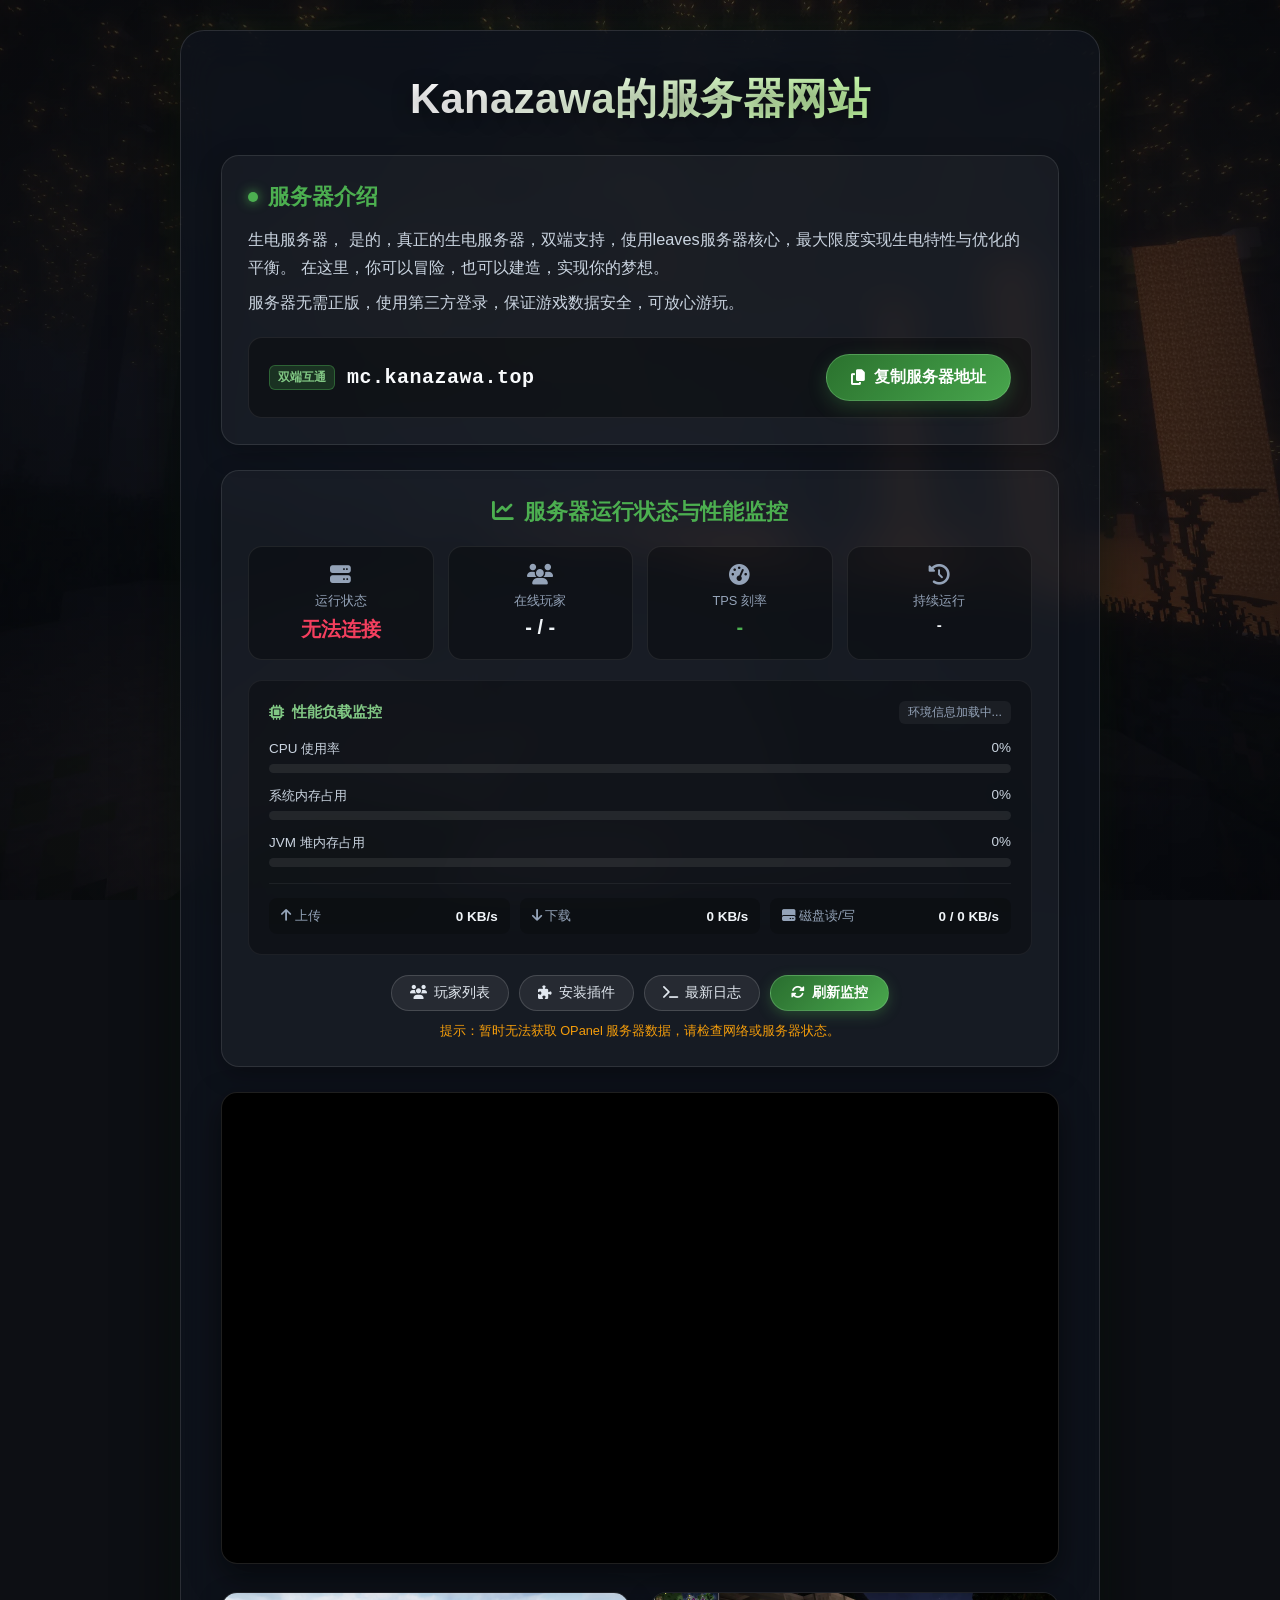
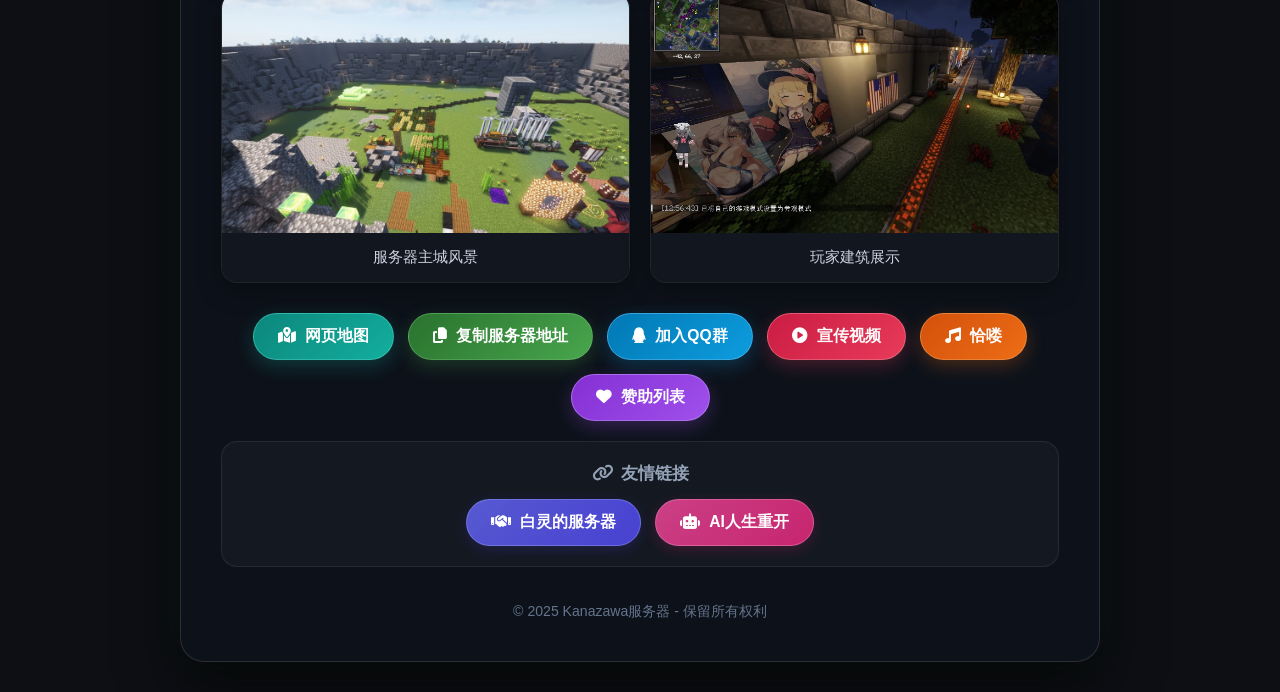
==== commit 42dcd836: "style: 优化前端UI观感，移除端口/延迟/motd，更换图标库并更新服务器地址为mc.kanazawa.top" ====
--- a/index.html
+++ b/index.html
@@ -4,429 +4,691 @@
     <meta charset="UTF-8">
     <meta name="viewport" content="width=device-width, initial-scale=1.0">
     <title>Kanazawa的服务器网站</title>
+    <!-- 引入专业矢量图标库 Font Awesome -->
+    <link rel="stylesheet" href="https://cdnjs.cloudflare.com/ajax/libs/font-awesome/6.5.1/css/all.min.css">
     <style>
-        /* 选择页面上的所有“框框”，这里以常见的块级元素为例 */
-        div, section, article, main, header, footer, .box, .card {
-    /* 初始状态：完全透明 */
-            opacity: 0; 
-    /* 应用淡入动画，持续1秒，动画结束后保持最终状态 (forwards) */
-            animation: fadeIn 1s ease-in-out forwards;
-        }
-    @keyframes fadeIn {
-        from {opacity: 0;}
-        to   {opacity: 1;}
-    }
         * {
             margin: 0;
             padding: 0;
             box-sizing: border-box;
-            font-family: 'Segoe UI', 'Microsoft YaHei', sans-serif;
+            font-family: -apple-system, BlinkMacSystemFont, "Segoe UI", Roboto, "PingFang SC", "Microsoft YaHei", sans-serif;
+        }
+
+        /* 全局滚动条美化 */
+        ::-webkit-scrollbar {
+            width: 7px;
+            height: 7px;
+        }
+        ::-webkit-scrollbar-track {
+            background: rgba(0, 0, 0, 0.25);
+        }
+        ::-webkit-scrollbar-thumb {
+            background: rgba(255, 255, 255, 0.2);
+            border-radius: 4px;
+        }
+        ::-webkit-scrollbar-thumb:hover {
+            background: rgba(76, 175, 80, 0.5);
         }
         
         body {
-            background: url('img3.webp');
+            background: #0d0f14 url('img3.webp');
             background-size: cover;
             background-position: center;
             background-attachment: fixed;
-            color: white;
+            color: #f1f5f9;
             min-height: 100vh;
             display: flex;
             justify-content: center;
             align-items: center;
-            padding: 20px;
-        }
-        
-        .container {
-            max-width: 900px;
-            width: 100%;
-            background: rgba(0, 0, 0, 0.7);
-            border-radius: 20px;
-            padding: 40px;
-            box-shadow: 0 10px 30px rgba(0, 0, 0, 0.5);
-            backdrop-filter: blur(10px);
-            text-align: center;
+            padding: 30px 15px;
             position: relative;
         }
-        
-        h1 {
-            font-size: 2.8rem;
-            margin-bottom: 30px;
-            color: #fff;
-            text-shadow: 0 2px 10px rgba(0, 0, 0, 0.3);
-            letter-spacing: 1px;
-        }
-        
-        .server-info {
-            background: rgba(255, 255, 255, 0.1);
-            border-radius: 15px;
-            padding: 25px;
-            margin: 30px 0;
-            border: 2px solid rgba(255, 255, 255, 0.2);
-            transition: all 0.3s ease;
-            text-align: left;
-        }
-        
-        .server-info:hover {
-            transform: translateY(-5px);
-            box-shadow: 0 10px 20px rgba(0, 0, 0, 0.2);
-        }
-        
-        .server-info h2 {
-            color: #4CAF50;
-            margin-bottom: 15px;
-            display: flex;
-            align-items: center;
-        }
-        
-        .status-indicator {
-            display: inline-block;
-            width: 12px;
-            height: 12px;
-            border-radius: 50%;
-            background-color: #4CAF50;
-            margin-right: 10px;
-            box-shadow: 0 0 10px #4CAF50;
-            animation: pulse 2s infinite;
-        }
-        
-        @keyframes pulse {
-            0% { transform: scale(0.95); box-shadow: 0 0 0 0 rgba(76, 175, 80, 0.7); }
-            70% { transform: scale(1); box-shadow: 0 0 0 10px rgba(76, 175, 80, 0); }
-            100% { transform: scale(0.95); box-shadow: 0 0 0 0 rgba(76, 175, 80, 0); }
-        }
-        
-        .server-intro {
-            line-height: 1.6;
-            margin-bottom: 20px;
-            font-size: 1.1rem;
-        }
-        
-        .server-address {
-            background: rgba(0, 0, 0, 0.3);
-            padding: 15px;
-            border-radius: 10px;
-            display: flex;
-            justify-content: space-between;
-            align-items: center;
-            margin-top: 20px;
-        }
-        
-        .address-text {
-            font-family: monospace;
-            font-size: 1.2rem;
-            letter-spacing: 1px;
-        }
-        
-        /* 服务器状态查询与监控样式 */
-        .server-status {
-            background: rgba(255, 255, 255, 0.1);
-            border-radius: 15px;
-            padding: 25px;
-            margin: 30px 0;
-            border: 2px solid rgba(255, 255, 255, 0.2);
-            transition: all 0.3s ease;
-        }
-        
-        .server-status:hover {
-            transform: translateY(-5px);
-            box-shadow: 0 10px 20px rgba(0, 0, 0, 0.2);
-        }
-        
-        .server-status h2 {
-            color: #4CAF50;
-            margin-bottom: 20px;
-            display: flex;
-            align-items: center;
-            justify-content: center;
-            gap: 8px;
-        }
-
-        /* Minecraft MOTD 样式 */
-        .mc-motd-container {
-            background: rgba(0, 0, 0, 0.5);
-            border: 1px solid rgba(255, 255, 255, 0.15);
-            border-radius: 10px;
-            padding: 14px 18px;
-            margin: 18px 0;
-            font-family: 'Consolas', 'Courier New', monospace;
-            font-size: 0.95rem;
-            line-height: 1.6;
-            text-align: left;
-            white-space: pre-wrap;
-            word-break: break-word;
-            box-shadow: inset 0 2px 8px rgba(0,0,0,0.5);
-        }
-
-        .mc-motd-title {
-            font-size: 0.85rem;
-            color: #81C784;
-            margin-bottom: 8px;
-            display: flex;
-            align-items: center;
-            gap: 6px;
-            font-weight: bold;
-        }
-
-        .mc-c-0 { color: #000000; }
-        .mc-c-1 { color: #0000AA; }
-        .mc-c-2 { color: #00AA00; }
-        .mc-c-3 { color: #00AAAA; }
-        .mc-c-4 { color: #AA0000; }
-        .mc-c-5 { color: #AA00AA; }
-        .mc-c-6 { color: #FFAA00; }
-        .mc-c-7 { color: #AAAAAA; }
-        .mc-c-8 { color: #555555; }
-        .mc-c-9 { color: #5555FF; }
-        .mc-c-a { color: #55FF55; }
-        .mc-c-b { color: #55FFFF; }
-        .mc-c-c { color: #FF5555; }
-        .mc-c-d { color: #FF55FF; }
-        .mc-c-e { color: #FFFF55; }
-        .mc-c-f { color: #FFFFFF; }
-        .mc-bold { font-weight: bold; }
-        .mc-italic { font-style: italic; }
-        .mc-underline { text-decoration: underline; }
-        .mc-strike { text-decoration: line-through; }
-
-        /* 核心指标网格卡片 */
-        .status-grid {
-            display: grid;
-            grid-template-columns: repeat(auto-fit, minmax(130px, 1fr));
-            gap: 12px;
-            margin: 20px 0;
-        }
-        
-        .status-card {
-            background: rgba(0, 0, 0, 0.35);
-            border: 1px solid rgba(255, 255, 255, 0.1);
-            border-radius: 12px;
-            padding: 14px 10px;
-            text-align: center;
-            transition: all 0.3s ease;
-        }
-        
-        .status-card:hover {
-            transform: translateY(-3px);
-            border-color: rgba(76, 175, 80, 0.4);
-            background: rgba(0, 0, 0, 0.45);
-        }
-        
-        .status-card-icon {
-            font-size: 1.4rem;
-            margin-bottom: 5px;
-        }
-        
-        .status-card-label {
-            font-size: 0.8rem;
-            opacity: 0.75;
-            margin-bottom: 5px;
-        }
-        
-        .status-card-val {
-            font-size: 1.15rem;
-            font-weight: bold;
-            word-break: break-all;
-        }
-        
-        .status-online {
-            color: #4CAF50;
-        }
-        
-        .status-offline {
-            color: #f44336;
-        }
-        
-        .tps-good { color: #4CAF50; }
-        .tps-medium { color: #FF9800; }
-        .tps-bad { color: #f44336; }
-
-        /* 资源监控区域 */
-        .monitor-section {
-            background: rgba(0, 0, 0, 0.3);
-            border: 1px solid rgba(255, 255, 255, 0.1);
-            border-radius: 12px;
-            padding: 20px;
-            margin: 20px 0;
-            text-align: left;
-        }
-        
-        .monitor-header {
-            display: flex;
-            justify-content: space-between;
-            align-items: center;
-            margin-bottom: 15px;
-            flex-wrap: wrap;
-            gap: 8px;
-        }
-        
-        .monitor-title {
-            font-size: 1rem;
-            font-weight: bold;
-            color: #81C784;
-            display: flex;
-            align-items: center;
-            gap: 6px;
-        }
-        
-        .monitor-subtitle {
-            font-size: 0.8rem;
-            color: rgba(255, 255, 255, 0.7);
-        }
-        
-        .monitor-bar-group {
-            margin-bottom: 14px;
-        }
-        
-        .monitor-bar-info {
-            display: flex;
-            justify-content: space-between;
-            font-size: 0.85rem;
-            margin-bottom: 6px;
-        }
-        
-        .progress-track {
-            background: rgba(255, 255, 255, 0.12);
-            border-radius: 10px;
-            height: 10px;
-            overflow: hidden;
-        }
-        
-        .progress-bar {
-            height: 100%;
-            border-radius: 10px;
-            width: 0%;
-            transition: width 0.6s ease;
-        }
-        
-        .bar-cpu { background: linear-gradient(90deg, #4CAF50, #8BC34A); }
-        .bar-mem { background: linear-gradient(90deg, #2196F3, #00BCD4); }
-        .bar-jvm { background: linear-gradient(90deg, #9C27B0, #E91E63); }
-
-        .net-stats-grid {
-            display: grid;
-            grid-template-columns: repeat(auto-fit, minmax(130px, 1fr));
-            gap: 10px;
-            margin-top: 15px;
-            padding-top: 12px;
-            border-top: 1px solid rgba(255, 255, 255, 0.08);
-            font-size: 0.85rem;
-        }
-
-        .net-stat-box {
-            background: rgba(0, 0, 0, 0.2);
-            padding: 8px 12px;
-            border-radius: 8px;
-            display: flex;
-            justify-content: space-between;
-            align-items: center;
-        }
-
-        /* 扩展工具按钮组 */
-        .extra-tools-btn-group {
-            display: flex;
-            justify-content: center;
-            flex-wrap: wrap;
-            gap: 10px;
-            margin-top: 20px;
-        }
-
-        .sub-tool-btn {
-            background: rgba(255, 255, 255, 0.1);
-            color: white;
-            border: 1px solid rgba(255, 255, 255, 0.2);
-            padding: 8px 16px;
-            border-radius: 20px;
-            cursor: pointer;
-            font-size: 0.85rem;
-            transition: all 0.3s ease;
-            display: inline-flex;
-            align-items: center;
-            gap: 6px;
-        }
-
-        .sub-tool-btn:hover {
-            background: rgba(255, 255, 255, 0.25);
-            transform: translateY(-2px);
-            border-color: #4CAF50;
-        }
-
-        .refresh-btn {
-            background: linear-gradient(to right, #4CAF50, #45a049);
-            color: white;
-            border: none;
-            padding: 8px 18px;
-            border-radius: 20px;
-            cursor: pointer;
-            font-size: 0.85rem;
-            transition: all 0.3s ease;
-            display: inline-flex;
-            align-items: center;
-            gap: 6px;
-            box-shadow: 0 4px 10px rgba(0, 0, 0, 0.2);
-        }
-        
-        .refresh-btn:hover {
-            background: linear-gradient(to right, #45a049, #388e3c);
-            transform: translateY(-2px);
-            box-shadow: 0 6px 15px rgba(0, 0, 0, 0.3);
-        }
-
-        /* 通用模态框组件 */
-        .modal-overlay {
+
+        /* 背景暗角遮罩增加层次感 */
+        body::before {
+            content: '';
             position: fixed;
             top: 0;
             left: 0;
             width: 100%;
             height: 100%;
-            background: rgba(0, 0, 0, 0.85);
+            background: radial-gradient(circle at center, rgba(10, 15, 26, 0.5) 0%, rgba(5, 7, 12, 0.85) 100%);
+            z-index: 0;
+            pointer-events: none;
+        }
+        
+        .container {
+            max-width: 920px;
+            width: 100%;
+            background: rgba(15, 20, 30, 0.72);
+            border: 1px solid rgba(255, 255, 255, 0.12);
+            border-radius: 24px;
+            padding: 40px;
+            box-shadow: 0 25px 60px rgba(0, 0, 0, 0.65), 0 0 40px rgba(76, 175, 80, 0.08);
+            backdrop-filter: blur(18px);
+            -webkit-backdrop-filter: blur(18px);
+            text-align: center;
+            position: relative;
+            z-index: 1;
+            animation: containerFadeIn 0.8s cubic-bezier(0.16, 1, 0.3, 1) forwards;
+        }
+
+        @keyframes containerFadeIn {
+            from { opacity: 0; transform: translateY(18px); }
+            to { opacity: 1; transform: translateY(0); }
+        }
+        
+        h1 {
+            font-size: 2.6rem;
+            margin-bottom: 28px;
+            font-weight: 800;
+            letter-spacing: 0.5px;
+            background: linear-gradient(135deg, #ffffff 30%, #a8ff78 100%);
+            -webkit-background-clip: text;
+            -webkit-text-fill-color: transparent;
+            text-shadow: 0 4px 20px rgba(0, 0, 0, 0.4);
+        }
+        
+        /* 服务器介绍卡片 */
+        .server-info {
+            background: rgba(255, 255, 255, 0.04);
+            border-radius: 18px;
+            padding: 26px;
+            margin: 25px 0;
+            border: 1px solid rgba(255, 255, 255, 0.1);
+            transition: all 0.3s cubic-bezier(0.16, 1, 0.3, 1);
+            text-align: left;
+            box-shadow: 0 8px 24px rgba(0, 0, 0, 0.25);
+        }
+        
+        .server-info:hover {
+            border-color: rgba(76, 175, 80, 0.35);
+            box-shadow: 0 12px 30px rgba(0, 0, 0, 0.35), 0 0 20px rgba(76, 175, 80, 0.1);
+        }
+        
+        .server-info h2 {
+            color: #4CAF50;
+            font-size: 1.35rem;
+            margin-bottom: 15px;
+            display: flex;
+            align-items: center;
+            gap: 10px;
+        }
+        
+        .status-indicator {
+            display: inline-block;
+            width: 10px;
+            height: 10px;
+            border-radius: 50%;
+            background-color: #4CAF50;
+            box-shadow: 0 0 12px #4CAF50;
+            animation: pulseDot 2s infinite;
+        }
+        
+        @keyframes pulseDot {
+            0% { transform: scale(0.9); box-shadow: 0 0 0 0 rgba(76, 175, 80, 0.7); }
+            70% { transform: scale(1); box-shadow: 0 0 0 8px rgba(76, 175, 80, 0); }
+            100% { transform: scale(0.9); box-shadow: 0 0 0 0 rgba(76, 175, 80, 0); }
+        }
+        
+        .server-intro {
+            line-height: 1.7;
+            margin-bottom: 20px;
+            font-size: 1.02rem;
+            color: #cbd5e1;
+        }
+
+        .server-intro p {
+            margin-bottom: 8px;
+        }
+        
+        /* 服务器地址卡片 */
+        .server-address {
+            background: rgba(0, 0, 0, 0.35);
+            border: 1px solid rgba(255, 255, 255, 0.08);
+            padding: 16px 20px;
+            border-radius: 14px;
+            display: flex;
+            justify-content: space-between;
+            align-items: center;
+            flex-wrap: wrap;
+            gap: 15px;
+        }
+
+        .address-box {
+            display: flex;
+            align-items: center;
+            gap: 12px;
+        }
+
+        .address-badge {
+            font-size: 0.75rem;
+            padding: 3px 8px;
+            border-radius: 6px;
+            background: rgba(76, 175, 80, 0.2);
+            color: #81C784;
+            border: 1px solid rgba(76, 175, 80, 0.4);
+            font-weight: 600;
+        }
+        
+        .address-text {
+            font-family: 'Consolas', 'Courier New', monospace;
+            font-size: 1.25rem;
+            font-weight: 700;
+            letter-spacing: 0.5px;
+            color: #f8fafc;
+        }
+        
+        /* 服务器运行状态与性能监控模块 */
+        .server-status {
+            background: rgba(255, 255, 255, 0.04);
+            border-radius: 18px;
+            padding: 26px;
+            margin: 25px 0;
+            border: 1px solid rgba(255, 255, 255, 0.1);
+            transition: all 0.3s cubic-bezier(0.16, 1, 0.3, 1);
+            box-shadow: 0 8px 24px rgba(0, 0, 0, 0.25);
+        }
+        
+        .server-status:hover {
+            border-color: rgba(76, 175, 80, 0.35);
+            box-shadow: 0 12px 30px rgba(0, 0, 0, 0.35);
+        }
+        
+        .server-status h2 {
+            color: #4CAF50;
+            font-size: 1.35rem;
+            margin-bottom: 20px;
+            display: flex;
+            align-items: center;
+            justify-content: center;
+            gap: 10px;
+        }
+
+        /* 4 核心对称指标卡片网格 */
+        .status-grid {
+            display: grid;
+            grid-template-columns: repeat(4, 1fr);
+            gap: 14px;
+            margin: 20px 0;
+        }
+        
+        .status-card {
+            background: rgba(0, 0, 0, 0.32);
+            border: 1px solid rgba(255, 255, 255, 0.08);
+            border-radius: 14px;
+            padding: 16px 10px;
+            text-align: center;
+            transition: all 0.3s ease;
+        }
+        
+        .status-card:hover {
+            transform: translateY(-3px);
+            border-color: rgba(76, 175, 80, 0.4);
+            background: rgba(0, 0, 0, 0.45);
+        }
+        
+        .status-card-icon {
+            font-size: 1.3rem;
+            color: #94a3b8;
+            margin-bottom: 6px;
+        }
+        
+        .status-card-label {
+            font-size: 0.8rem;
+            color: #94a3b8;
+            margin-bottom: 6px;
+        }
+        
+        .status-card-val {
+            font-size: 1.25rem;
+            font-weight: 700;
+            word-break: break-all;
+        }
+        
+        .status-online { color: #4CAF50; }
+        .status-offline { color: #f43f5e; }
+        .tps-good { color: #4CAF50; }
+        .tps-medium { color: #f59e0b; }
+        .tps-bad { color: #f43f5e; }
+
+        /* 系统监控区域 */
+        .monitor-section {
+            background: rgba(0, 0, 0, 0.28);
+            border: 1px solid rgba(255, 255, 255, 0.06);
+            border-radius: 14px;
+            padding: 20px;
+            margin: 20px 0;
+            text-align: left;
+        }
+        
+        .monitor-header {
+            display: flex;
+            justify-content: space-between;
+            align-items: center;
+            margin-bottom: 16px;
+            flex-wrap: wrap;
+            gap: 8px;
+        }
+        
+        .monitor-title {
+            font-size: 0.95rem;
+            font-weight: 600;
+            color: #81C784;
+            display: flex;
+            align-items: center;
+            gap: 8px;
+        }
+        
+        .monitor-subtitle {
+            font-size: 0.78rem;
+            color: #94a3b8;
+            background: rgba(255, 255, 255, 0.05);
+            padding: 3px 9px;
+            border-radius: 6px;
+        }
+        
+        .monitor-bar-group {
+            margin-bottom: 14px;
+        }
+        
+        .monitor-bar-info {
+            display: flex;
+            justify-content: space-between;
+            font-size: 0.84rem;
+            margin-bottom: 6px;
+            color: #cbd5e1;
+        }
+        
+        .progress-track {
+            background: rgba(255, 255, 255, 0.08);
+            border-radius: 8px;
+            height: 9px;
+            overflow: hidden;
+            position: relative;
+        }
+        
+        .progress-bar {
+            height: 100%;
+            border-radius: 8px;
+            width: 0%;
+            transition: width 0.6s cubic-bezier(0.16, 1, 0.3, 1);
+        }
+        
+        .bar-cpu { background: linear-gradient(90deg, #38bdf8, #4ade80); box-shadow: 0 0 10px rgba(74, 222, 128, 0.4); }
+        .bar-mem { background: linear-gradient(90deg, #60a5fa, #818cf8); box-shadow: 0 0 10px rgba(96, 165, 250, 0.4); }
+        .bar-jvm { background: linear-gradient(90deg, #c084fc, #f472b6); box-shadow: 0 0 10px rgba(244, 114, 182, 0.4); }
+
+        .net-stats-grid {
+            display: grid;
+            grid-template-columns: repeat(auto-fit, minmax(140px, 1fr));
+            gap: 10px;
+            margin-top: 16px;
+            padding-top: 14px;
+            border-top: 1px solid rgba(255, 255, 255, 0.06);
+            font-size: 0.84rem;
+        }
+
+        .net-stat-box {
+            background: rgba(0, 0, 0, 0.22);
+            padding: 9px 12px;
+            border-radius: 8px;
+            display: flex;
+            justify-content: space-between;
+            align-items: center;
+            color: #94a3b8;
+        }
+
+        .net-stat-box strong {
+            color: #f1f5f9;
+        }
+
+        /* 扩展管理工具按钮 */
+        .extra-tools-btn-group {
+            display: flex;
+            justify-content: center;
+            flex-wrap: wrap;
+            gap: 10px;
+            margin-top: 20px;
+        }
+
+        .sub-tool-btn {
+            background: rgba(255, 255, 255, 0.07);
+            color: #e2e8f0;
+            border: 1px solid rgba(255, 255, 255, 0.15);
+            padding: 8px 18px;
+            border-radius: 20px;
+            cursor: pointer;
+            font-size: 0.85rem;
+            font-weight: 500;
+            transition: all 0.25s ease;
+            display: inline-flex;
+            align-items: center;
+            gap: 7px;
+        }
+
+        .sub-tool-btn:hover {
+            background: rgba(255, 255, 255, 0.18);
+            transform: translateY(-2px);
+            border-color: #4CAF50;
+            color: #fff;
+        }
+
+        .refresh-btn {
+            background: linear-gradient(135deg, rgba(46, 125, 50, 0.85), rgba(76, 175, 80, 0.95));
+            color: white;
+            border: 1px solid rgba(129, 199, 132, 0.4);
+            padding: 8px 20px;
+            border-radius: 20px;
+            cursor: pointer;
+            font-size: 0.85rem;
+            font-weight: 600;
+            transition: all 0.25s ease;
+            display: inline-flex;
+            align-items: center;
+            gap: 7px;
+            box-shadow: 0 4px 14px rgba(76, 175, 80, 0.3);
+        }
+        
+        .refresh-btn:hover {
+            transform: translateY(-2px);
+            box-shadow: 0 6px 18px rgba(76, 175, 80, 0.45);
+        }
+
+        /* 视频容器美化 */
+        .video-wrapper {
+            position: relative;
+            width: 100%;
+            aspect-ratio: 16 / 9;
+            border-radius: 16px;
+            overflow: hidden;
+            margin: 25px 0;
+            box-shadow: 0 12px 30px rgba(0, 0, 0, 0.5);
+            border: 1px solid rgba(255, 255, 255, 0.12);
+            background: #000;
+        }
+
+        .video-wrapper iframe {
+            width: 100%;
+            height: 100%;
+            border: none;
+            display: block;
+        }
+
+        /* 画廊展示 */
+        .image-gallery {
+            display: flex;
+            justify-content: space-between;
+            gap: 20px;
+            margin: 28px 0;
+        }
+        
+        .image-item {
+            flex: 1;
+            border-radius: 16px;
+            overflow: hidden;
+            box-shadow: 0 8px 24px rgba(0, 0, 0, 0.35);
+            border: 1px solid rgba(255, 255, 255, 0.1);
+            transition: all 0.35s cubic-bezier(0.16, 1, 0.3, 1);
+            background: rgba(0, 0, 0, 0.3);
+        }
+        
+        .image-item:hover {
+            transform: translateY(-5px);
+            border-color: rgba(76, 175, 80, 0.4);
+            box-shadow: 0 14px 30px rgba(0, 0, 0, 0.45);
+        }
+        
+        .image-item img {
+            width: 100%;
+            height: 240px;
+            object-fit: cover;
+            display: block;
+            transition: transform 0.4s ease;
+        }
+
+        .image-item:hover img {
+            transform: scale(1.03);
+        }
+        
+        .image-caption {
+            padding: 14px;
+            background: rgba(20, 25, 35, 0.85);
+            font-size: 0.95rem;
+            color: #cbd5e1;
+            font-weight: 500;
+        }
+        
+        /* 核心导航与操作按钮组 */
+        .button-group {
+            display: flex;
+            justify-content: center;
+            gap: 14px;
+            margin: 30px 0 20px;
+            flex-wrap: wrap;
+        }
+        
+        .btn {
+            padding: 12px 24px;
+            font-size: 0.98rem;
+            border: none;
+            border-radius: 30px;
+            cursor: pointer;
+            transition: all 0.3s cubic-bezier(0.16, 1, 0.3, 1);
+            font-weight: 600;
+            display: flex;
+            align-items: center;
+            justify-content: center;
+            gap: 9px;
+            color: white;
+            position: relative;
+            outline: none;
+        }
+        
+        .btn:hover {
+            transform: translateY(-3px);
+        }
+        
+        .btn:active {
+            transform: translateY(1px);
+        }
+        
+        .copy-btn {
+            background: linear-gradient(135deg, rgba(46, 125, 50, 0.9), rgba(76, 175, 80, 0.95));
+            border: 1px solid rgba(129, 199, 132, 0.4);
+            box-shadow: 0 6px 18px rgba(76, 175, 80, 0.25);
+        }
+        .copy-btn:hover {
+            box-shadow: 0 10px 24px rgba(76, 175, 80, 0.4);
+        }
+        
+        .map-btn {
+            background: linear-gradient(135deg, rgba(13, 148, 136, 0.9), rgba(20, 184, 166, 0.95));
+            border: 1px solid rgba(94, 234, 212, 0.4);
+            box-shadow: 0 6px 18px rgba(20, 184, 166, 0.25);
+        }
+        .map-btn:hover {
+            box-shadow: 0 10px 24px rgba(20, 184, 166, 0.4);
+        }
+
+        .qq-btn {
+            background: linear-gradient(135deg, rgba(2, 132, 199, 0.9), rgba(14, 165, 233, 0.95));
+            border: 1px solid rgba(125, 211, 252, 0.4);
+            box-shadow: 0 6px 18px rgba(14, 165, 233, 0.25);
+        }
+        .qq-btn:hover {
+            box-shadow: 0 10px 24px rgba(14, 165, 233, 0.4);
+        }
+        
+        .video-btn {
+            background: linear-gradient(135deg, rgba(225, 29, 72, 0.9), rgba(244, 63, 94, 0.95));
+            border: 1px solid rgba(253, 164, 175, 0.4);
+            box-shadow: 0 6px 18px rgba(244, 63, 94, 0.25);
+        }
+        .video-btn:hover {
+            box-shadow: 0 10px 24px rgba(244, 63, 94, 0.4);
+        }
+        
+        .music-btn {
+            background: linear-gradient(135deg, rgba(234, 88, 12, 0.9), rgba(249, 115, 22, 0.95));
+            border: 1px solid rgba(253, 186, 116, 0.4);
+            box-shadow: 0 6px 18px rgba(249, 115, 22, 0.25);
+        }
+        .music-btn:hover {
+            box-shadow: 0 10px 24px rgba(249, 115, 22, 0.4);
+        }
+        
+        .sponsor-btn {
+            background: linear-gradient(135deg, rgba(147, 51, 234, 0.9), rgba(168, 85, 247, 0.95));
+            border: 1px solid rgba(216, 180, 254, 0.4);
+            box-shadow: 0 6px 18px rgba(168, 85, 247, 0.25);
+        }
+        .sponsor-btn:hover {
+            box-shadow: 0 10px 24px rgba(168, 85, 247, 0.4);
+        }
+
+        /* 友情链接卡片 */
+        .friend-link {
+            background: rgba(255, 255, 255, 0.03);
+            border-radius: 16px;
+            padding: 20px;
+            margin: 20px 0;
+            border: 1px solid rgba(255, 255, 255, 0.08);
+        }
+
+        .friend-link h3 {
+            font-size: 1.05rem;
+            color: #94a3b8;
+            margin-bottom: 14px;
+            display: flex;
+            align-items: center;
+            justify-content: center;
+            gap: 8px;
+        }
+
+        .friend-btn {
+            background: linear-gradient(135deg, rgba(99, 102, 241, 0.85), rgba(79, 70, 229, 0.9));
+            border: 1px solid rgba(165, 180, 252, 0.35);
+            box-shadow: 0 4px 14px rgba(79, 70, 229, 0.2);
+        }
+        .friend-btn:hover {
+            box-shadow: 0 8px 20px rgba(79, 70, 229, 0.35);
+        }
+
+        .ai-life-btn {
+            background: linear-gradient(135deg, rgba(236, 72, 153, 0.85), rgba(219, 39, 119, 0.9));
+            border: 1px solid rgba(249, 168, 212, 0.35);
+            box-shadow: 0 4px 14px rgba(219, 39, 119, 0.2);
+        }
+        .ai-life-btn:hover {
+            box-shadow: 0 8px 20px rgba(219, 39, 119, 0.35);
+        }
+
+        /* 浮动通知 Toast */
+        .notification {
+            position: fixed;
+            top: 25px;
+            right: 25px;
+            background: rgba(15, 23, 42, 0.92);
+            border: 1px solid rgba(76, 175, 80, 0.5);
+            color: #f8fafc;
+            padding: 12px 22px;
+            border-radius: 30px;
+            box-shadow: 0 10px 30px rgba(0, 0, 0, 0.5), 0 0 20px rgba(76, 175, 80, 0.2);
+            backdrop-filter: blur(12px);
+            transform: translateY(-80px);
+            opacity: 0;
+            transition: all 0.35s cubic-bezier(0.16, 1, 0.3, 1);
+            z-index: 3000;
+            display: flex;
+            align-items: center;
+            gap: 10px;
+            font-size: 0.92rem;
+            font-weight: 500;
+        }
+
+        .notification.error {
+            border-color: rgba(244, 63, 94, 0.6);
+            box-shadow: 0 10px 30px rgba(0, 0, 0, 0.5), 0 0 20px rgba(244, 63, 94, 0.2);
+        }
+        
+        .notification.show {
+            transform: translateY(0);
+            opacity: 1;
+        }
+
+        .notification-icon {
+            font-size: 1rem;
+            color: #4CAF50;
+        }
+
+        .notification.error .notification-icon {
+            color: #f43f5e;
+        }
+        
+        /* 模态框通用组件 */
+        .modal-overlay, .sponsor-overlay {
+            position: fixed;
+            top: 0;
+            left: 0;
+            width: 100%;
+            height: 100%;
+            background: rgba(0, 0, 0, 0.75);
             display: none;
             justify-content: center;
             align-items: center;
             z-index: 2500;
-        }
-
-        .modal-overlay.active {
-            display: flex;
-        }
-
-        .modal-container {
-            background: rgba(25, 25, 30, 0.95);
-            border: 1px solid rgba(255, 255, 255, 0.2);
-            border-radius: 16px;
-            padding: 25px;
+            backdrop-filter: blur(8px);
+            -webkit-backdrop-filter: blur(8px);
+        }
+
+        .modal-overlay.active, .sponsor-overlay.active {
+            display: flex;
+        }
+
+        .modal-container, .sponsor-container {
+            background: rgba(18, 24, 38, 0.96);
+            border: 1px solid rgba(255, 255, 255, 0.15);
+            border-radius: 20px;
+            padding: 28px;
             max-width: 800px;
             width: 90%;
             max-height: 85vh;
             overflow-y: auto;
-            backdrop-filter: blur(15px);
-            box-shadow: 0 15px 40px rgba(0, 0, 0, 0.7);
+            box-shadow: 0 20px 50px rgba(0, 0, 0, 0.7);
             position: relative;
             text-align: left;
+            animation: modalPop 0.3s cubic-bezier(0.16, 1, 0.3, 1) forwards;
+        }
+
+        @keyframes modalPop {
+            from { opacity: 0; transform: scale(0.95); }
+            to { opacity: 1; transform: scale(1); }
         }
 
         .modal-header {
             display: flex;
             justify-content: space-between;
             align-items: center;
-            border-bottom: 1px solid rgba(255, 255, 255, 0.15);
-            padding-bottom: 12px;
+            border-bottom: 1px solid rgba(255, 255, 255, 0.1);
+            padding-bottom: 14px;
             margin-bottom: 18px;
         }
 
         .modal-title {
-            font-size: 1.3rem;
+            font-size: 1.25rem;
             color: #4CAF50;
             display: flex;
             align-items: center;
-            gap: 8px;
-            font-weight: bold;
-        }
-
-        .modal-close-btn {
-            background: none;
+            gap: 9px;
+            font-weight: 700;
+        }
+
+        .modal-close-btn, .close-btn {
+            background: rgba(255, 255, 255, 0.08);
             border: none;
-            color: #ccc;
-            font-size: 1.5rem;
+            color: #94a3b8;
+            font-size: 1.2rem;
             cursor: pointer;
             width: 32px;
             height: 32px;
@@ -437,9 +699,9 @@
             transition: all 0.2s ease;
         }
 
-        .modal-close-btn:hover {
+        .modal-close-btn:hover, .close-btn:hover {
             color: #fff;
-            background: rgba(255, 255, 255, 0.15);
+            background: rgba(255, 255, 255, 0.18);
         }
 
         .item-grid {
@@ -449,19 +711,19 @@
         }
 
         .item-card {
-            background: rgba(255, 255, 255, 0.05);
-            border: 1px solid rgba(255, 255, 255, 0.1);
-            border-radius: 10px;
+            background: rgba(255, 255, 255, 0.04);
+            border: 1px solid rgba(255, 255, 255, 0.08);
+            border-radius: 12px;
             padding: 12px;
             display: flex;
             align-items: center;
-            gap: 10px;
+            gap: 12px;
             transition: transform 0.2s ease;
         }
 
         .item-card:hover {
             transform: translateY(-2px);
-            background: rgba(255, 255, 255, 0.08);
+            background: rgba(255, 255, 255, 0.07);
         }
 
         .item-avatar {
@@ -469,7 +731,7 @@
             height: 36px;
             border-radius: 6px;
             image-rendering: pixelated;
-            background: #333;
+            background: #1e293b;
         }
 
         .badge {
@@ -477,270 +739,45 @@
             padding: 2px 7px;
             border-radius: 4px;
             font-size: 0.75rem;
-            font-weight: bold;
+            font-weight: 600;
         }
         .badge-online {
             background: rgba(76, 175, 80, 0.2);
-            color: #4CAF50;
+            color: #4ade80;
             border: 1px solid rgba(76, 175, 80, 0.4);
         }
         .badge-offline {
-            background: rgba(255, 255, 255, 0.1);
-            color: #aaa;
-            border: 1px solid rgba(255, 255, 255, 0.2);
+            background: rgba(255, 255, 255, 0.08);
+            color: #94a3b8;
+            border: 1px solid rgba(255, 255, 255, 0.15);
         }
         .badge-banned {
-            background: rgba(244, 67, 54, 0.2);
-            color: #f44336;
-            border: 1px solid rgba(244, 67, 54, 0.4);
+            background: rgba(244, 63, 94, 0.2);
+            color: #f43f5e;
+            border: 1px solid rgba(244, 63, 94, 0.4);
         }
         .badge-mode {
-            background: rgba(33, 150, 243, 0.2);
-            color: #2196F3;
-            border: 1px solid rgba(33, 150, 243, 0.4);
+            background: rgba(56, 189, 248, 0.18);
+            color: #38bdf8;
+            border: 1px solid rgba(56, 189, 248, 0.35);
         }
 
         .log-box {
-            background: #111;
-            color: #4CAF50;
+            background: #090d16;
+            color: #4ade80;
             font-family: 'Consolas', 'Courier New', monospace;
             font-size: 0.8rem;
-            padding: 12px;
-            border-radius: 8px;
+            line-height: 1.5;
+            padding: 14px;
+            border-radius: 10px;
             max-height: 55vh;
             overflow-y: auto;
             white-space: pre-wrap;
             word-break: break-all;
             border: 1px solid rgba(255, 255, 255, 0.1);
         }
-        
-        .image-gallery {
-            display: flex;
-            justify-content: space-between;
-            gap: 20px;
-            margin: 30px 0;
-        }
-        
-        .image-item {
-            flex: 1;
-            border-radius: 15px;
-            overflow: hidden;
-            box-shadow: 0 5px 15px rgba(0, 0, 0, 0.3);
-            transition: all 0.3s ease;
-        }
-        
-        .image-item:hover {
-            transform: translateY(-5px);
-            box-shadow: 0 10px 20px rgba(0, 0, 0, 0.4);
-        }
-        
-        .image-item img {
-            width: 100%;
-            height: 250px;
-            object-fit: cover;
-            display: block;
-        }
-        
-        .image-caption {
-            padding: 15px;
-            background: rgba(255, 255, 255, 0.1);
-            font-size: 1rem;
-        }
-        
-        .button-group {
-            display: flex;
-            justify-content: center;
-            gap: 15px;
-            margin: 30px 0;
-            flex-wrap: wrap;
-        }
-        
-        .btn {
-            padding: 12px 25px;
-            font-size: 1.1rem;
-            border: none;
-            border-radius: 50px;
-            cursor: pointer;
-            transition: all 0.3s ease;
-            font-weight: bold;
-            display: flex;
-            align-items: center;
-            justify-content: center;
-            gap: 8px;
-        }
-        
-        .copy-btn {
-            background: linear-gradient(to right, #4CAF50, #8BC34A);
-            color: white;
-            box-shadow: 0 5px 15px rgba(0, 0, 0, 0.3);
-        }
-        
-        .qq-btn {
-            background: linear-gradient(to right, #12B7F5, #1E90FF);
-            color: white;
-            box-shadow: 0 5px 15px rgba(0, 0, 0, 0.3);
-        }
-        
-        .video-btn {
-            background: linear-gradient(to right, #FF69B4, #FF1493);
-            color: white;
-            box-shadow: 0 5px 15px rgba(0, 0, 0, 0.3);
-        }
-        
-        .music-btn {
-            background: linear-gradient(to right, #FF9800, #FF5722);
-            color: white;
-            box-shadow: 0 5px 15px rgba(0, 0, 0, 0.3);
-        }
-        
-        .sponsor-btn {
-            background: linear-gradient(to right, #9C27B0, #E91E63);
-            color: white;
-            box-shadow: 0 5px 15px rgba(0, 0, 0, 0.3);
-        }
-        
-        .map-btn {
-            background: linear-gradient(to right, #00b09b, #96c93d);
-            color: white;
-            box-shadow: 0 5px 15px rgba(0, 0, 0, 0.3);
-        }
-        
-        .btn:hover {
-            transform: translateY(-3px);
-            box-shadow: 0 8px 20px rgba(0, 0, 0, 0.4);
-        }
-        
-        .btn:active {
-            transform: translateY(1px);
-        }
-        
-        .copy-btn:hover {
-            background: linear-gradient(to right, #8BC34A, #4CAF50);
-        }
-        
-        .qq-btn:hover {
-            background: linear-gradient(to right, #1E90FF, #12B7F5);
-        }
-        
-        .video-btn:hover {
-            background: linear-gradient(to right, #FF1493, #FF69B4);
-        }
-        
-        .music-btn:hover {
-            background: linear-gradient(to right, #FF5722, #FF9800);
-        }
-        
-        .sponsor-btn:hover {
-            background: linear-gradient(to right, #E91E63, #9C27B0);
-        }
-        
-        .map-btn:hover {
-            background: linear-gradient(to right, #96c93d, #00b09b);
-        }
-        .friend-btn {
-            background: linear-gradient(to right, #6A11CB, #2575FC);
-            color: white;
-            box-shadow: 0 5px 15px rgba(0, 0, 0, 0.3);
-        }
-
-        .friend-btn:hover {
-            background: linear-gradient(to right, #2575FC, #6A11CB);
-        }
-
-        .ai-life-btn {
-            background: linear-gradient(to right, #FF416C, #FF4B2B);
-            color: white;
-            box-shadow: 0 5px 15px rgba(0, 0, 0, 0.3);
-        }
-
-        .ai-life-btn:hover {
-            background: linear-gradient(to right, #FF4B2B, #FF416C);
-        }
-
-        .notification {
-            position: fixed;
-            top: 20px;
-            right: 20px;
-            background: #4CAF50;
-            color: white;
-            padding: 15px 25px;
-            border-radius: 10px;
-            box-shadow: 0 5px 15px rgba(0, 0, 0, 0.3);
-            transform: translateX(150%);
-            transition: transform 0.4s ease;
-            z-index: 1000;
-            display: flex;
-            align-items: center;
-            gap: 10px;
-        }
-        
-        .notification.error {
-            background: #ff5252;
-        }
-        
-        .notification.show {
-            transform: translateX(0);
-        }
-        
-        .sponsor-overlay {
-            position: fixed;
-            top: 0;
-            left: 0;
-            width: 100%;
-            height: 100%;
-            background: rgba(0, 0, 0, 0.85);
-            display: none;
-            justify-content: center;
-            align-items: center;
-            z-index: 2000;
-        }
-        
-        .sponsor-overlay.active {
-            display: flex;
-        }
-        
-        .sponsor-container {
-            background: rgba(255, 255, 255, 0.1);
-            border-radius: 15px;
-            padding: 30px;
-            max-width: 800px;
-            width: 90%;
-            max-height: 80vh;
-            overflow-y: auto;
-            backdrop-filter: blur(10px);
-            box-shadow: 0 10px 30px rgba(0, 0, 0, 0.5);
-            position: relative;
-        }
-        
-        .close-btn {
-            position: absolute;
-            top: 15px;
-            right: 15px;
-            background: none;
-            border: none;
-            color: white;
-            font-size: 1.5rem;
-            cursor: pointer;
-            width: 30px;
-            height: 30px;
-            display: flex;
-            align-items: center;
-            justify-content: center;
-            border-radius: 50%;
-            transition: background 0.3s ease;
-        }
-        
-        .close-btn:hover {
-            background: rgba(255, 255, 255, 0.2);
-        }
-        
-        .sponsor-container h2 {
-            color: #E91E63;
-            margin-bottom: 20px;
-            text-align: center;
-            font-size: 1.8rem;
-        }
-        
+
+        /* 赞助表格样式 */
         .sponsor-table {
             width: 100%;
             border-collapse: collapse;
@@ -748,89 +785,53 @@
         }
         
         .sponsor-table th {
-            background: rgba(233, 30, 99, 0.3);
-            color: white;
-            padding: 12px 15px;
+            background: rgba(168, 85, 247, 0.2);
+            color: #f1f5f9;
+            padding: 12px 16px;
             text-align: left;
-            font-weight: bold;
+            font-weight: 600;
+            border-bottom: 1px solid rgba(255, 255, 255, 0.1);
         }
         
         .sponsor-table td {
-            padding: 12px 15px;
-            border-bottom: 1px solid rgba(255, 255, 255, 0.1);
+            padding: 12px 16px;
+            border-bottom: 1px solid rgba(255, 255, 255, 0.06);
+            color: #cbd5e1;
         }
         
         .sponsor-table tr:hover {
-            background: rgba(255, 255, 255, 0.05);
-        }
-        
-        .sponsor-table .name-col {
-            width: 60%;
-        }
-        
-        .sponsor-table .amount-col {
-            width: 40%;
-            text-align: right;
-        }
+            background: rgba(255, 255, 255, 0.04);
+        }
+        
+        .sponsor-table .name-col { width: 60%; }
+        .sponsor-table .amount-col { width: 40%; text-align: right; }
         
         .total-amount {
             margin-top: 20px;
             text-align: right;
-            font-size: 1.2rem;
-            font-weight: bold;
-            color: #E91E63;
-            padding-top: 10px;
-            border-top: 2px solid rgba(233, 30, 99, 0.5);
+            font-size: 1.15rem;
+            font-weight: 700;
+            color: #c084fc;
+            padding-top: 12px;
+            border-top: 1px solid rgba(168, 85, 247, 0.3);
         }
         
         footer {
-            margin-top: 40px;
-            font-size: 0.9rem;
-            opacity: 0.7;
-        }
-        
-        .icon {
-            font-size: 1.2rem;
-        }
-        
+            margin-top: 35px;
+            font-size: 0.88rem;
+            color: #64748b;
+        }
+
         @media (max-width: 768px) {
-            h1 {
-                font-size: 2rem;
-            }
-            
-            .container {
-                padding: 25px;
-            }
-            
-            .image-gallery {
-                flex-direction: column;
-            }
-            
-            .button-group {
-                flex-direction: column;
-            }
-            
-            .btn {
-                width: 100%;
-            }
-            
-            .server-address {
-                flex-direction: column;
-                gap: 15px;
-            }
-            
-            .sponsor-container {
-                padding: 20px;
-            }
-            
-            .sponsor-table th,
-            .sponsor-table td {
-                padding: 8px 10px;
-            }
-            
-            .status-content {
-                flex-direction: column;
-            }
+            h1 { font-size: 2rem; }
+            .container { padding: 22px 16px; }
+            .status-grid { grid-template-columns: repeat(2, 1fr); gap: 10px; }
+            .image-gallery { flex-direction: column; }
+            .button-group { flex-direction: column; }
+            .btn { width: 100%; }
+            .server-address { flex-direction: column; align-items: stretch; }
+            .address-box { justify-content: center; }
+            .server-address .btn { width: 100%; }
         }
     </style>
 </head>
@@ -838,70 +839,58 @@
     <div class="container">
         <h1>Kanazawa的服务器网站</h1>
         
+        <!-- 服务器介绍 -->
         <div class="server-info">
             <h2><span class="status-indicator"></span>服务器介绍</h2>
             <div class="server-intro">
                 <p>生电服务器， 是的，真正的生电服务器，双端支持，使用leaves服务器核心，最大限度实现生电特性与优化的平衡。 在这里，你可以冒险，也可以建造，实现你的梦想。</p>
                 <p>服务器无需正版，使用第三方登录，保证游戏数据安全，可放心游玩。</p>
             </div>
-            
-            <!-- 实时 MOTD 动态展示区 -->
-            <div class="mc-motd-container" id="motdContainer">
-                <div class="mc-motd-title"><span>📢</span> 服务器实时公告 (MOTD)</div>
-                <div id="motdContent">正在连接 OPanel 获取公告...</div>
-            </div>
 
             <div class="server-address">
-                <div class="address-text">play.kanazawa.top</div>
+                <div class="address-box">
+                    <span class="address-badge">双端互通</span>
+                    <div class="address-text">mc.kanazawa.top</div>
+                </div>
                 <button class="btn copy-btn" id="copyBtn">
-                    <span class="icon">📋</span> 复制服务器地址
+                    <i class="fa-solid fa-copy"></i> 复制服务器地址
                 </button>
             </div>
         </div>
         
-        <!-- 服务器状态与性能监控部分 -->
+        <!-- 服务器状态与性能监控 -->
         <div class="server-status">
-            <h2><span class="icon">📊</span> 服务器运行状态与性能监控</h2>
+            <h2><i class="fa-solid fa-chart-line"></i> 服务器运行状态与性能监控</h2>
             
-            <!-- 核心状态卡片网格 -->
+            <!-- 4 个核心对称状态指标 -->
             <div class="status-grid">
                 <div class="status-card">
-                    <div class="status-card-icon">⚡</div>
+                    <div class="status-card-icon"><i class="fa-solid fa-server"></i></div>
                     <div class="status-card-label">运行状态</div>
                     <div class="status-card-val status-online" id="statusState">查询中...</div>
                 </div>
                 <div class="status-card">
-                    <div class="status-card-icon">👥</div>
+                    <div class="status-card-icon"><i class="fa-solid fa-users"></i></div>
                     <div class="status-card-label">在线玩家</div>
                     <div class="status-card-val" id="players">- / -</div>
                 </div>
                 <div class="status-card">
-                    <div class="status-card-icon">⏱️</div>
+                    <div class="status-card-icon"><i class="fa-solid fa-gauge-high"></i></div>
                     <div class="status-card-label">TPS 刻率</div>
                     <div class="status-card-val tps-good" id="tpsVal">-</div>
                 </div>
                 <div class="status-card">
-                    <div class="status-card-icon">📶</div>
-                    <div class="status-card-label">接口延迟</div>
-                    <div class="status-card-val" id="ping">- ms</div>
-                </div>
-                <div class="status-card">
-                    <div class="status-card-icon">⏳</div>
+                    <div class="status-card-icon"><i class="fa-solid fa-clock-rotate-left"></i></div>
                     <div class="status-card-label">持续运行</div>
                     <div class="status-card-val" id="uptimeVal" style="font-size:0.95rem;">-</div>
                 </div>
-                <div class="status-card">
-                    <div class="status-card-icon">🛡️</div>
-                    <div class="status-card-label">端口 / 白名单</div>
-                    <div class="status-card-val" id="portWhitelist" style="font-size:0.95rem;">-</div>
-                </div>
             </div>
 
-            <!-- 系统资源监控 (Monitor) -->
+            <!-- 系统资源负载监控 (Monitor) -->
             <div class="monitor-section">
                 <div class="monitor-header">
-                    <div class="monitor-title"><span>🖥️</span> 资源负载监控</div>
-                    <div class="monitor-subtitle" id="systemInfoBrief">系统环境加载中...</div>
+                    <div class="monitor-title"><i class="fa-solid fa-microchip"></i> 性能负载监控</div>
+                    <div class="monitor-subtitle" id="systemInfoBrief">环境信息加载中...</div>
                 </div>
                 
                 <div class="monitor-bar-group">
@@ -936,15 +925,15 @@
 
                 <div class="net-stats-grid">
                     <div class="net-stat-box">
-                        <span>⬆️ 网络上传</span>
+                        <span><i class="fa-solid fa-arrow-up"></i> 上传</span>
                         <strong id="netUpload">0 KB/s</strong>
                     </div>
                     <div class="net-stat-box">
-                        <span>⬇️ 网络下载</span>
+                        <span><i class="fa-solid fa-arrow-down"></i> 下载</span>
                         <strong id="netDownload">0 KB/s</strong>
                     </div>
                     <div class="net-stat-box">
-                        <span>💾 磁盘读/写</span>
+                        <span><i class="fa-solid fa-hard-drive"></i> 磁盘读/写</span>
                         <strong id="diskIO">0 / 0 KB/s</strong>
                     </div>
                 </div>
@@ -953,77 +942,87 @@
             <!-- 扩展数据交互按钮组 -->
             <div class="extra-tools-btn-group">
                 <button class="sub-tool-btn" id="viewPlayersBtn">
-                    <span>👥</span> 玩家列表
+                    <i class="fa-solid fa-users"></i> 玩家列表
                 </button>
                 <button class="sub-tool-btn" id="viewPluginsBtn">
-                    <span>🧩</span> 安装插件
+                    <i class="fa-solid fa-puzzle-piece"></i> 安装插件
                 </button>
                 <button class="sub-tool-btn" id="viewLogsBtn">
-                    <span>📜</span> 最新日志
+                    <i class="fa-solid fa-terminal"></i> 最新日志
                 </button>
                 <button class="refresh-btn" id="refreshStatusBtn">
-                    <span class="icon">🔄</span> 刷新监控
+                    <i class="fa-solid fa-rotate"></i> 刷新监控
                 </button>
             </div>
-            <div id="statusNotice" style="margin-top: 12px; font-size: 0.8rem; color: #ffb74d;"></div>
+            <div id="statusNotice" style="margin-top: 12px; font-size: 0.8rem; color: #f59e0b;"></div>
         </div>
-        <iframe src="//player.bilibili.com/player.html?isOutside=true&aid=821894&bvid=BV1es411o7jc&cid=3230278&p=1" scrolling="no" border="0" frameborder="no" framespacing="0" allowfullscreen="true"></iframe>
+
+        <!-- 宣传视频嵌入 -->
+        <div class="video-wrapper">
+            <iframe src="//player.bilibili.com/player.html?isOutside=true&aid=821894&bvid=BV1es411o7jc&cid=3230278&p=1" scrolling="no" border="0" frameborder="no" framespacing="0" allowfullscreen="true"></iframe>
+        </div>
+
+        <!-- 图片展示画廊 -->
         <div class="image-gallery">
             <div class="image-item">
-                <img src="img1.webp" alt="服务器截图1">
+                <img src="img1.webp" alt="服务器主城风景">
                 <div class="image-caption">服务器主城风景</div>
             </div>
             <div class="image-item">
-                <img src="img2.webp" alt="服务器截图2">
+                <img src="img2.webp" alt="玩家建筑展示">
                 <div class="image-caption">玩家建筑展示</div>
             </div>
         </div>
         
+        <!-- 核心导航按钮组 -->
         <div class="button-group">
             <button class="btn map-btn" id="mapBtn">
-                <span class="icon">🗺️</span> 网页地图
+                <i class="fa-solid fa-map-location-dot"></i> 网页地图
             </button>
             <button class="btn copy-btn" id="copyBtn2">
-                <span class="icon">📋</span> 复制服务器地址
+                <i class="fa-solid fa-copy"></i> 复制服务器地址
             </button>
             <button class="btn qq-btn" id="qqBtn">
-                <span class="icon">👥</span> 加入QQ群
+                <i class="fa-brands fa-qq"></i> 加入QQ群
             </button>
             <button class="btn video-btn" id="videoBtn">
-                <span class="icon">🎬</span> 宣传视频
+                <i class="fa-solid fa-circle-play"></i> 宣传视频
             </button>
             <button class="btn music-btn" id="musicBtn">
-                <span class="icon">🎵</span> 恰喽
+                <i class="fa-solid fa-music"></i> 恰喽
             </button>
             <button class="btn sponsor-btn" id="sponsorBtn">
-                <span class="icon">❤️</span> 赞助列表
+                <i class="fa-solid fa-heart"></i> 赞助列表
             </button>
         </div>
+
         <!-- 友情链接部分 -->
         <div class="friend-link">
-            <h3 style="color: #fff; margin-bottom: 15px; text-align: center;">友情链接</h3>
-            <div style="display: flex; justify-content: center; gap: 15px; flex-wrap: wrap;">
+            <h3><i class="fa-solid fa-link"></i> 友情链接</h3>
+            <div style="display: flex; justify-content: center; gap: 14px; flex-wrap: wrap;">
                 <button class="btn friend-btn" id="friendBtn">
-                    <span class="icon">🤝</span> 白灵的服务器
+                    <i class="fa-solid fa-handshake"></i> 白灵的服务器
                 </button>
                 <button class="btn ai-life-btn" id="aiLifeBtn">
-                    <span class="icon">🤖</span> AI人生重开
+                    <i class="fa-solid fa-robot"></i> AI人生重开
                 </button>
             </div>
         </div>
         
         <footer>
-            © 2025 Kanazawa服务器 - 所有权利保留
+            &copy; 2025 Kanazawa服务器 - 保留所有权利
         </footer>
     </div>
     
-    <!-- 赞助列表遮罩层 -->
+    <!-- 赞助列表模态框 -->
     <div class="sponsor-overlay" id="sponsorOverlay">
         <div class="sponsor-container">
-            <button class="close-btn" id="closeSponsorBtn">×</button>
-            <h2>赞助列表</h2>
+            <div class="modal-header">
+                <div class="modal-title"><i class="fa-solid fa-heart" style="color:#c084fc;"></i> 赞助列表</div>
+                <button class="close-btn" id="closeSponsorBtn"><i class="fa-solid fa-xmark"></i></button>
+            </div>
             <div id="sponsorTableContainer">
-                <!-- 这里会动态加载赞助列表表格 -->
+                <!-- 动态加载赞助列表表格 -->
             </div>
         </div>
     </div>
@@ -1032,8 +1031,8 @@
     <div class="modal-overlay" id="playersModal">
         <div class="modal-container">
             <div class="modal-header">
-                <div class="modal-title"><span>👥</span> 服务器玩家列表</div>
-                <button class="modal-close-btn" id="closePlayersBtn">×</button>
+                <div class="modal-title"><i class="fa-solid fa-users"></i> 服务器玩家列表</div>
+                <button class="modal-close-btn" id="closePlayersBtn"><i class="fa-solid fa-xmark"></i></button>
             </div>
             <div id="playersModalContent">加载中...</div>
         </div>
@@ -1043,8 +1042,8 @@
     <div class="modal-overlay" id="pluginsModal">
         <div class="modal-container">
             <div class="modal-header">
-                <div class="modal-title"><span>🧩</span> 服务器插件模组列表</div>
-                <button class="modal-close-btn" id="closePluginsBtn">×</button>
+                <div class="modal-title"><i class="fa-solid fa-puzzle-piece"></i> 服务器插件模组列表</div>
+                <button class="modal-close-btn" id="closePluginsBtn"><i class="fa-solid fa-xmark"></i></button>
             </div>
             <div id="pluginsModalContent">加载中...</div>
         </div>
@@ -1054,20 +1053,26 @@
     <div class="modal-overlay" id="logsModal">
         <div class="modal-container">
             <div class="modal-header">
-                <div class="modal-title"><span>📜</span> 服务器运行日志 (latest.log)</div>
-                <button class="modal-close-btn" id="closeLogsBtn">×</button>
+                <div class="modal-title"><i class="fa-solid fa-terminal"></i> 服务器运行日志 (latest.log)</div>
+                <button class="modal-close-btn" id="closeLogsBtn"><i class="fa-solid fa-xmark"></i></button>
             </div>
             <div id="logsModalContent">加载中...</div>
         </div>
     </div>
     
+    <!-- 全局操作通知 Toast -->
     <div class="notification" id="notification">
-        <span class="icon">✅</span>
+        <span class="notification-icon" id="notificationIcon"><i class="fa-solid fa-check"></i></span>
         <span id="notificationText">操作成功</span>
     </div>
 
     <script>
         document.addEventListener('DOMContentLoaded', function() {
+            // 服务器地址常量配置
+            const SERVER_ADDRESS = 'mc.kanazawa.top';
+            const O_PANEL_API_BASE = 'http://play.simpfun.cn:34091';
+
+            // 主要按钮元素
             const copyBtn = document.getElementById('copyBtn');
             const copyBtn2 = document.getElementById('copyBtn2');
             const qqBtn = document.getElementById('qqBtn');
@@ -1075,23 +1080,24 @@
             const musicBtn = document.getElementById('musicBtn');
             const sponsorBtn = document.getElementById('sponsorBtn');
             const mapBtn = document.getElementById('mapBtn');
+            const friendBtn = document.getElementById('friendBtn');
+            const aiLifeBtn = document.getElementById('aiLifeBtn');
+
+            // 浮动通知元素
             const notification = document.getElementById('notification');
             const notificationText = document.getElementById('notificationText');
+            const notificationIcon = document.getElementById('notificationIcon');
+
+            // 赞助模态框元素
             const sponsorOverlay = document.getElementById('sponsorOverlay');
             const closeSponsorBtn = document.getElementById('closeSponsorBtn');
             const sponsorTableContainer = document.getElementById('sponsorTableContainer');
             
-            // OPanel 开放 API 配置
-            const O_PANEL_API_BASE = 'http://play.simpfun.cn:34091';
-            
             // 监控与状态 DOM 元素引用
-            const motdContent = document.getElementById('motdContent');
             const statusState = document.getElementById('statusState');
             const playersElement = document.getElementById('players');
             const tpsVal = document.getElementById('tpsVal');
-            const pingElement = document.getElementById('ping');
             const uptimeVal = document.getElementById('uptimeVal');
-            const portWhitelist = document.getElementById('portWhitelist');
             const systemInfoBrief = document.getElementById('systemInfoBrief');
             const cpuPercent = document.getElementById('cpuPercent');
             const cpuBar = document.getElementById('cpuBar');
@@ -1121,53 +1127,7 @@
             const closeLogsBtn = document.getElementById('closeLogsBtn');
             const logsModalContent = document.getElementById('logsModalContent');
 
-            // 运行时缓存数据
             let cachedPlayers = [];
-
-            // Minecraft 颜色格式解析函数
-            function parseMinecraftColors(text) {
-                if (!text) return '暂无公告';
-                const escapeHtml = (str) => str.replace(/&/g, "&amp;").replace(/</g, "&lt;").replace(/>/g, "&gt;");
-                const colorMap = {
-                    '0': 'mc-c-0', '1': 'mc-c-1', '2': 'mc-c-2', '3': 'mc-c-3',
-                    '4': 'mc-c-4', '5': 'mc-c-5', '6': 'mc-c-6', '7': 'mc-c-7',
-                    '8': 'mc-c-8', '9': 'mc-c-9', 'a': 'mc-c-a', 'b': 'mc-c-b',
-                    'c': 'mc-c-c', 'd': 'mc-c-d', 'e': 'mc-c-e', 'f': 'mc-c-f'
-                };
-                const styleMap = {
-                    'l': 'mc-bold',
-                    'm': 'mc-strike',
-                    'n': 'mc-underline',
-                    'o': 'mc-italic'
-                };
-
-                const parts = text.split(/§([0-9a-fk-or])/i);
-                let html = '';
-                let currentColor = 'mc-c-f';
-                let currentStyles = new Set();
-
-                for (let i = 0; i < parts.length; i++) {
-                    if (i % 2 === 1) {
-                        const code = parts[i].toLowerCase();
-                        if (colorMap[code]) {
-                            currentColor = colorMap[code];
-                            currentStyles.clear();
-                        } else if (styleMap[code]) {
-                            currentStyles.add(styleMap[code]);
-                        } else if (code === 'r') {
-                            currentColor = 'mc-c-f';
-                            currentStyles.clear();
-                        }
-                    } else {
-                        const segment = parts[i];
-                        if (segment) {
-                            const classes = [currentColor, ...Array.from(currentStyles)].join(' ');
-                            html += `<span class="${classes}">${escapeHtml(segment)}</span>`;
-                        }
-                    }
-                }
-                return html;
-            }
 
             // 时间格式化 (毫秒 -> 天/时/分)
             function formatUptime(ms) {
@@ -1177,7 +1137,7 @@
                 const hours = Math.floor((totalSeconds % 86400) / 3600);
                 const minutes = Math.floor((totalSeconds % 3600) / 60);
                 if (days > 0) return `${days}天 ${hours}时 ${minutes}分`;
-                if (hours > 0) return `${hours}小时 ${minutes}分钟`;
+                if (hours > 0) return `${hours}小时 ${minutes}分`;
                 return `${minutes}分钟`;
             }
 
@@ -1189,24 +1149,63 @@
                 return `${(bytesPerSec / (1024 * 1024)).toFixed(2)} MB/s`;
             }
 
+            // 统一的复制服务器地址方法
+            function copyServerAddress() {
+                if (navigator.clipboard && navigator.clipboard.writeText) {
+                    navigator.clipboard.writeText(SERVER_ADDRESS).then(function() {
+                        showNotification(`服务器地址 ${SERVER_ADDRESS} 已复制到剪贴板！`);
+                    }).catch(function() {
+                        fallbackCopyText(SERVER_ADDRESS);
+                    });
+                } else {
+                    fallbackCopyText(SERVER_ADDRESS);
+                }
+            }
+
+            function fallbackCopyText(text) {
+                const textArea = document.createElement('textarea');
+                textArea.value = text;
+                textArea.style.position = 'fixed';
+                textArea.style.opacity = '0';
+                document.body.appendChild(textArea);
+                textArea.focus();
+                textArea.select();
+                try {
+                    document.execCommand('copy');
+                    showNotification(`服务器地址 ${text} 已复制到剪贴板！`);
+                } catch (err) {
+                    showNotification(`复制失败，请手动输入：${text}`, true);
+                }
+                document.body.removeChild(textArea);
+            }
+
+            // 绑定两个复制按钮
+            copyBtn.addEventListener('click', function() {
+                copyServerAddress();
+                copyBtn.style.transform = 'scale(0.96)';
+                setTimeout(() => copyBtn.style.transform = '', 180);
+            });
+
+            copyBtn2.addEventListener('click', function() {
+                copyServerAddress();
+                copyBtn2.style.transform = 'scale(0.96)';
+                setTimeout(() => copyBtn2.style.transform = '', 180);
+            });
+
             // 获取并刷新服务器核心信息与监控
             async function fetchServerData(isManual = false) {
-                const startTime = Date.now();
                 if (isManual) {
                     refreshStatusBtn.style.transform = 'scale(0.95)';
                     setTimeout(() => refreshStatusBtn.style.transform = '', 200);
                 }
 
                 try {
-                    // 并行调用 OPanel 启用的开放接口
+                    // 并行调用 OPanel 开放接口
                     const [infoRes, monitorRes, playersRes] = await Promise.all([
                         fetch(`${O_PANEL_API_BASE}/open-api/info`),
                         fetch(`${O_PANEL_API_BASE}/open-api/monitor`),
                         fetch(`${O_PANEL_API_BASE}/open-api/players`)
                     ]);
-
-                    const latency = Date.now() - startTime;
-                    pingElement.textContent = `${latency} ms`;
 
                     if (!infoRes.ok || !monitorRes.ok) {
                         throw new Error(`接口响应异常 (${infoRes.status}/${monitorRes.status})`);
@@ -1224,16 +1223,12 @@
                     statusState.textContent = '运行中 (正常)';
                     statusState.className = 'status-card-val status-online';
 
-                    // 2. MOTD 公告
-                    const rawMotd = infoData.realtimeMotd || infoData.motd || '';
-                    motdContent.innerHTML = parseMinecraftColors(rawMotd);
-
-                    // 3. 在线玩家数
+                    // 2. 在线玩家数
                     const onlineCount = cachedPlayers.filter(p => p.isOnline).length;
                     const maxCount = infoData.maxPlayerCount || 20;
                     playersElement.textContent = `${onlineCount} / ${maxCount}`;
 
-                    // 4. TPS 刻率
+                    // 3. TPS 刻率
                     const tps = typeof monitorData.tps === 'number' ? monitorData.tps : 20;
                     tpsVal.textContent = tps.toFixed(2);
                     if (tps >= 19.5) {
@@ -1244,17 +1239,16 @@
                         tpsVal.className = 'status-card-val tps-bad';
                     }
 
-                    // 5. 持续运行时间 & 端口白名单
+                    // 4. 持续运行时间
                     uptimeVal.textContent = formatUptime(infoData.uptime);
-                    portWhitelist.textContent = `${infoData.port || 14529} | ${infoData.whitelist ? '白名单开' : '公开'}`;
-
-                    // 6. 系统环境简介
+
+                    // 5. 系统环境简介
                     if (infoData.system) {
                         const sys = infoData.system;
-                        systemInfoBrief.textContent = `${sys.cpuName || 'CPU'} (${sys.cpuThread || sys.cpuCore || 0}线程) | Java ${sys.java || ''}`;
+                        systemInfoBrief.textContent = `${sys.cpuName || 'CPU'} (${sys.cpuThread || sys.cpuCore || 0}线程) · Java ${sys.java || ''}`;
                     }
 
-                    // 7. 性能监控指标条
+                    // 6. 性能监控指标条
                     const cpu = Math.round(monitorData.cpu || 0);
                     cpuPercent.textContent = `${cpu}%`;
                     cpuBar.style.width = `${Math.min(100, Math.max(0, cpu))}%`;
@@ -1267,7 +1261,7 @@
                     jvmPercent.textContent = `${jvm}%`;
                     jvmBar.style.width = `${Math.min(100, Math.max(0, jvm))}%`;
 
-                    // 8. 网络与磁盘 IO
+                    // 7. 网络与磁盘 IO
                     netUpload.textContent = formatSpeed(monitorData.networkUpload);
                     netDownload.textContent = formatSpeed(monitorData.networkDownload);
                     diskIO.textContent = `${formatSpeed(monitorData.diskRead)} / ${formatSpeed(monitorData.diskWrite)}`;
@@ -1280,17 +1274,16 @@
                     console.error('获取 OPanel 服务器信息失败:', error);
                     statusState.textContent = '无法连接';
                     statusState.className = 'status-card-val status-offline';
-                    pingElement.textContent = '超时';
                     tpsVal.textContent = '-';
                     
                     if (window.location.protocol === 'https:') {
-                        statusNotice.innerHTML = '⚠️ 当前网页为 HTTPS 协议，而 OPanel 开放 API 为 HTTP 协议。若无法加载数据，请在浏览器地址栏允许“不安全内容”或通过 HTTP 访问网站。';
+                        statusNotice.innerHTML = '提示：当前页面通过 HTTPS 访问，OPanel 开放 API 为 HTTP 接口。若无法加载数据，请在浏览器地址栏允许加载不安全内容或通过 HTTP 访问网站。';
                     } else {
-                        statusNotice.textContent = '⚠️ 无法获取 OPanel 服务器数据，请检查服务器网络或接口状态。';
+                        statusNotice.textContent = '提示：暂时无法获取 OPanel 服务器数据，请检查网络或服务器状态。';
                     }
 
                     if (isManual) {
-                        showNotification('刷新失败，请检查网络或浏览器混合内容设置', true);
+                        showNotification('刷新失败，请检查网络连接', true);
                     }
                 }
             }
@@ -1307,7 +1300,7 @@
             // 玩家列表模态框交互
             viewPlayersBtn.addEventListener('click', async function() {
                 playersModal.classList.add('active');
-                playersModalContent.innerHTML = '<p style="text-align:center; padding: 20px;">正在获取玩家列表...</p>';
+                playersModalContent.innerHTML = '<p style="text-align:center; padding: 24px; color: #94a3b8;">正在获取玩家列表...</p>';
 
                 try {
                     const res = await fetch(`${O_PANEL_API_BASE}/open-api/players`);
@@ -1317,7 +1310,7 @@
                     cachedPlayers = players;
 
                     if (players.length === 0) {
-                        playersModalContent.innerHTML = '<p style="text-align:center; padding: 20px; color: #aaa;">暂无玩家记录</p>';
+                        playersModalContent.innerHTML = '<p style="text-align:center; padding: 24px; color: #94a3b8;">暂无玩家记录</p>';
                         return;
                     }
 
@@ -1326,8 +1319,8 @@
 
                     const onlineCount = players.filter(p => p.isOnline).length;
                     let html = `
-                        <div style="margin-bottom: 15px; font-size: 0.9rem; color: #aaa;">
-                            总记录: ${players.length} 名玩家 | 当前在线: <span style="color:#4CAF50; font-weight:bold;">${onlineCount}</span> 人
+                        <div style="margin-bottom: 16px; font-size: 0.88rem; color: #94a3b8;">
+                            总记录: ${players.length} 名玩家 | 当前在线: <span style="color:#4ade80; font-weight:700;">${onlineCount}</span> 人
                         </div>
                         <div class="item-grid">
                     `;
@@ -1344,14 +1337,14 @@
 
                         html += `
                             <div class="item-card">
-                                <img class="item-avatar" src="${avatarUrl}" alt="${player.name}" onerror="this.src='https://via.placeholder.com/36/333/fff?text=MC'">
+                                <img class="item-avatar" src="${avatarUrl}" alt="${player.name}" onerror="this.src='https://via.placeholder.com/36/1e293b/fff?text=MC'">
                                 <div style="flex: 1; min-width: 0;">
-                                    <div style="font-weight: bold; overflow: hidden; text-overflow: ellipsis; white-space: nowrap;">${player.name}</div>
-                                    <div style="margin-top: 4px; display: flex; gap: 4px; flex-wrap: wrap;">
+                                    <div style="font-weight: 700; overflow: hidden; text-overflow: ellipsis; white-space: nowrap; color: #f1f5f9;">${player.name}</div>
+                                    <div style="margin-top: 5px; display: flex; gap: 5px; flex-wrap: wrap;">
                                         <span class="badge ${player.isOnline ? 'badge-online' : 'badge-offline'}">${player.isOnline ? '在线' : '离线'}</span>
                                         ${player.isBanned ? '<span class="badge badge-banned">已封禁</span>' : ''}
                                         <span class="badge badge-mode">${modeStr}</span>
-                                        ${player.ping ? `<span style="font-size:0.75rem; color:#aaa;">${player.ping}ms</span>` : ''}
+                                        ${player.ping ? `<span style="font-size:0.75rem; color:#94a3b8;">${player.ping}ms</span>` : ''}
                                     </div>
                                 </div>
                             </div>
@@ -1361,7 +1354,7 @@
                     html += '</div>';
                     playersModalContent.innerHTML = html;
                 } catch (err) {
-                    playersModalContent.innerHTML = `<p style="text-align:center; color:#ff5252; padding: 20px;">加载玩家列表失败: ${err.message}</p>`;
+                    playersModalContent.innerHTML = `<p style="text-align:center; color:#f43f5e; padding: 24px;">加载玩家列表失败: ${err.message}</p>`;
                 }
             });
 
@@ -1373,7 +1366,7 @@
             // 插件模组模态框交互
             viewPluginsBtn.addEventListener('click', async function() {
                 pluginsModal.classList.add('active');
-                pluginsModalContent.innerHTML = '<p style="text-align:center; padding: 20px;">正在获取已安装插件/模组列表...</p>';
+                pluginsModalContent.innerHTML = '<p style="text-align:center; padding: 24px; color: #94a3b8;">正在获取已安装插件/模组列表...</p>';
 
                 try {
                     const res = await fetch(`${O_PANEL_API_BASE}/open-api/plugins`);
@@ -1382,7 +1375,7 @@
                     const plugins = data.plugins || [];
 
                     if (plugins.length === 0) {
-                        pluginsModalContent.innerHTML = '<p style="text-align:center; padding: 20px; color: #aaa;">暂无插件/模组信息</p>';
+                        pluginsModalContent.innerHTML = '<p style="text-align:center; padding: 24px; color: #94a3b8;">暂无插件/模组信息</p>';
                         return;
                     }
 
@@ -1390,8 +1383,8 @@
                     plugins.sort((a, b) => (b.enabled ? 1 : 0) - (a.enabled ? 1 : 0));
 
                     let html = `
-                        <div style="margin-bottom: 15px; font-size: 0.9rem; color: #aaa;">
-                            已安装: ${plugins.length} 个插件/模组 | 已启用: <span style="color:#4CAF50; font-weight:bold;">${plugins.filter(p => p.enabled).length}</span> 个
+                        <div style="margin-bottom: 16px; font-size: 0.88rem; color: #94a3b8;">
+                            已安装: ${plugins.length} 个插件/模组 | 已启用: <span style="color:#4ade80; font-weight:700;">${plugins.filter(p => p.enabled).length}</span> 个
                         </div>
                         <div class="item-grid">
                     `;
@@ -1403,15 +1396,15 @@
 
                         html += `
                             <div class="item-card" style="align-items: flex-start;">
-                                <div style="font-size: 1.5rem; line-height: 1;">🧩</div>
+                                <div style="font-size: 1.3rem; color: #81C784; margin-top: 2px;"><i class="fa-solid fa-puzzle-piece"></i></div>
                                 <div style="flex: 1; min-width: 0;">
-                                    <div style="font-weight: bold; display: flex; justify-content: space-between; align-items: center;">
-                                        <span style="overflow: hidden; text-overflow: ellipsis; white-space: nowrap;">${p.name}</span>
+                                    <div style="font-weight: 700; display: flex; justify-content: space-between; align-items: center;">
+                                        <span style="overflow: hidden; text-overflow: ellipsis; white-space: nowrap; color:#f1f5f9;">${p.name}</span>
                                         <span class="badge ${p.enabled ? 'badge-online' : 'badge-offline'}">${p.enabled ? '启用' : '禁用'}</span>
                                     </div>
-                                    <div style="font-size: 0.75rem; color: #aaa; margin: 3px 0;">${version} · ${authorsStr}</div>
-                                    <div style="font-size: 0.8rem; color: rgba(255,255,255,0.7); line-height: 1.3; overflow: hidden; display: -webkit-box; -webkit-line-clamp: 2; -webkit-box-orient: vertical;">${desc}</div>
-                                    ${p.website ? `<a href="${p.website}" target="_blank" style="color: #4CAF50; font-size: 0.75rem; text-decoration: none; display: inline-block; margin-top: 4px;">🔗 插件官网</a>` : ''}
+                                    <div style="font-size: 0.76rem; color: #94a3b8; margin: 3px 0;">${version} · ${authorsStr}</div>
+                                    <div style="font-size: 0.8rem; color: #cbd5e1; line-height: 1.4; overflow: hidden; display: -webkit-box; -webkit-line-clamp: 2; -webkit-box-orient: vertical;">${desc}</div>
+                                    ${p.website ? `<a href="${p.website}" target="_blank" style="color: #4CAF50; font-size: 0.75rem; text-decoration: none; display: inline-block; margin-top: 5px;">查看官网 <i class="fa-solid fa-arrow-up-right-from-square" style="font-size:0.7rem;"></i></a>` : ''}
                                 </div>
                             </div>
                         `;
@@ -1420,7 +1413,7 @@
                     html += '</div>';
                     pluginsModalContent.innerHTML = html;
                 } catch (err) {
-                    pluginsModalContent.innerHTML = `<p style="text-align:center; color:#ff5252; padding: 20px;">加载插件列表失败: ${err.message}</p>`;
+                    pluginsModalContent.innerHTML = `<p style="text-align:center; color:#f43f5e; padding: 24px;">加载插件列表失败: ${err.message}</p>`;
                 }
             });
 
@@ -1432,7 +1425,7 @@
             // 服务器日志模态框交互
             viewLogsBtn.addEventListener('click', async function() {
                 logsModal.classList.add('active');
-                logsModalContent.innerHTML = '<p style="text-align:center; padding: 20px;">正在获取最新运行日志 (latest.log)...</p>';
+                logsModalContent.innerHTML = '<p style="text-align:center; padding: 24px; color: #94a3b8;">正在获取最新运行日志 (latest.log)...</p>';
 
                 try {
                     const res = await fetch(`${O_PANEL_API_BASE}/open-api/logs/latest.log`);
@@ -1440,29 +1433,28 @@
                     const logText = await res.text();
 
                     if (!logText || !logText.trim()) {
-                        logsModalContent.innerHTML = '<p style="text-align:center; padding: 20px; color: #aaa;">最新日志为空</p>';
+                        logsModalContent.innerHTML = '<p style="text-align:center; padding: 24px; color: #94a3b8;">最新日志为空</p>';
                         return;
                     }
 
-                    // 取最后 300 行日志，避免页面过度渲染
+                    // 取最后 300 行日志
                     const lines = logText.split('\n');
                     const recentLines = lines.slice(-300).join('\n');
 
                     logsModalContent.innerHTML = `
-                        <div style="margin-bottom: 10px; font-size: 0.85rem; color: #aaa; display: flex; justify-content: space-between; align-items: center;">
-                            <span>显示最新 ${Math.min(lines.length, 300)} 行日志</span>
-                            <span style="font-size: 0.75rem;">文件大小: ${(logText.length / 1024).toFixed(1)} KB</span>
+                        <div style="margin-bottom: 12px; font-size: 0.85rem; color: #94a3b8; display: flex; justify-content: space-between; align-items: center;">
+                            <span>显示最新 ${Math.min(lines.length, 300)} 行控制台日志</span>
+                            <span style="font-size: 0.78rem;">大小: ${(logText.length / 1024).toFixed(1)} KB</span>
                         </div>
                         <div class="log-box" id="logContentBox">${escapeHtml(recentLines)}</div>
                     `;
 
-                    // 自动滚动到最底部
                     const logBox = document.getElementById('logContentBox');
                     if (logBox) {
                         logBox.scrollTop = logBox.scrollHeight;
                     }
                 } catch (err) {
-                    logsModalContent.innerHTML = `<p style="text-align:center; color:#ff5252; padding: 20px;">加载运行日志失败: ${err.message}</p>`;
+                    logsModalContent.innerHTML = `<p style="text-align:center; color:#f43f5e; padding: 24px;">加载运行日志失败: ${err.message}</p>`;
                 }
             });
 
@@ -1478,118 +1470,78 @@
                     .replace(/>/g, "&gt;");
             }
             
-            // 音乐按钮点击事件
+            // 恰喽音乐按钮点击事件
             musicBtn.addEventListener('click', function() {
-                // 创建音频对象并播放
                 const audio = new Audio('1.MP3');
                 audio.play().catch(function(error) {
                     console.log('音频播放失败:', error);
                     showNotification('音频播放失败，请检查音频文件是否存在', true);
                 });
                 
-                // 添加按钮点击效果
-                musicBtn.style.transform = 'scale(0.95)';
-                setTimeout(function() {
-                    musicBtn.style.transform = '';
-                }, 200);
+                musicBtn.style.transform = 'scale(0.96)';
+                setTimeout(() => musicBtn.style.transform = '', 180);
             });
             
             // 赞助列表按钮点击事件
             sponsorBtn.addEventListener('click', function() {
-                // 显示赞助列表遮罩层
                 sponsorOverlay.classList.add('active');
-                
-                // 加载赞助数据
                 loadSponsorData();
-                
-                // 添加按钮点击效果
-                sponsorBtn.style.transform = 'scale(0.95)';
-                setTimeout(function() {
-                    sponsorBtn.style.transform = '';
-                }, 200);
+                sponsorBtn.style.transform = 'scale(0.96)';
+                setTimeout(() => sponsorBtn.style.transform = '', 180);
             });
             
-            // 关闭赞助列表按钮点击事件
-            closeSponsorBtn.addEventListener('click', function() {
-                sponsorOverlay.classList.remove('active');
-            });
-            
-            // 点击遮罩层关闭赞助列表
-            sponsorOverlay.addEventListener('click', function(e) {
-                if (e.target === sponsorOverlay) {
-                    sponsorOverlay.classList.remove('active');
-                }
+            closeSponsorBtn.addEventListener('click', () => sponsorOverlay.classList.remove('active'));
+            sponsorOverlay.addEventListener('click', (e) => {
+                if (e.target === sponsorOverlay) sponsorOverlay.classList.remove('active');
             });
             
             // 网页地图按钮点击事件
             mapBtn.addEventListener('click', function() {
-                // 跳转到网页地图
                 window.open('http://bedrock.kanazawa.top:12927', '_blank');
-                
-                // 添加按钮点击效果
-                mapBtn.style.transform = 'scale(0.95)';
-                setTimeout(function() {
-                    mapBtn.style.transform = '';
-                }, 200);
+                mapBtn.style.transform = 'scale(0.96)';
+                setTimeout(() => mapBtn.style.transform = '', 180);
             });
             
             // 加载赞助数据函数
             function loadSponsorData() {
-                // 使用fetch获取prof.txt文件
                 fetch('prof.txt')
                     .then(response => {
-                        if (!response.ok) {
-                            throw new Error('文件加载失败');
-                        }
+                        if (!response.ok) throw new Error('文件加载失败');
                         return response.text();
                     })
                     .then(data => {
-                        // 解析赞助数据
                         const sponsors = parseSponsorData(data);
-                        
-                        // 生成表格HTML
                         const tableHTML = generateSponsorTable(sponsors);
-                        
-                        // 更新DOM
                         sponsorTableContainer.innerHTML = tableHTML;
                     })
                     .catch(error => {
                         console.error('加载赞助数据失败:', error);
                         sponsorTableContainer.innerHTML = `
-                            <p style="text-align: center; color: #ff5252; margin-top: 20px;">
+                            <p style="text-align: center; color: #f43f5e; margin-top: 20px;">
                                 加载赞助数据失败: ${error.message}
                             </p>
                         `;
                     });
             }
             
-            // 解析赞助数据函数
             function parseSponsorData(data) {
                 const lines = data.split('\n');
                 const sponsors = [];
                 let totalAmount = 0;
                 
                 for (let line of lines) {
-                    // 移除前后空白字符
                     line = line.trim();
-                    
-                    // 跳过空行
                     if (!line) continue;
                     
-                    // 查找最后一个空格，用于分割姓名和金额
                     const lastSpaceIndex = line.lastIndexOf(' ');
-                    
                     if (lastSpaceIndex > 0) {
                         const name = line.substring(0, lastSpaceIndex).trim();
                         const amountStr = line.substring(lastSpaceIndex + 1).trim();
-                        
-                        // 提取数字部分
                         const amountMatch = amountStr.match(/(\d+(\.\d+)?)/);
                         
                         if (amountMatch) {
                             const amount = parseFloat(amountMatch[0]);
                             totalAmount += amount;
-                            
                             sponsors.push({
                                 name: name,
                                 amount: amount,
@@ -1599,18 +1551,14 @@
                     }
                 }
                 
-                return {
-                    sponsors: sponsors,
-                    totalAmount: totalAmount
-                };
+                return { sponsors: sponsors, totalAmount: totalAmount };
             }
             
-            // 生成赞助表格函数
             function generateSponsorTable(data) {
                 const { sponsors, totalAmount } = data;
                 
                 if (sponsors.length === 0) {
-                    return '<p style="text-align: center; margin-top: 20px;">暂无赞助数据</p>';
+                    return '<p style="text-align: center; margin-top: 20px; color: #94a3b8;">暂无赞助数据</p>';
                 }
                 
                 let tableHTML = `
@@ -1624,10 +1572,7 @@
                         <tbody>
                 `;
                 
-                // 按金额降序排序
                 sponsors.sort((a, b) => b.amount - a.amount);
-                
-                // 添加每一行数据
                 sponsors.forEach(sponsor => {
                     tableHTML += `
                         <tr>
@@ -1641,112 +1586,37 @@
                         </tbody>
                     </table>
                     <div class="total-amount">
-                        总计: ${totalAmount.toFixed(2)}元
+                        总计: ${totalAmount.toFixed(2)} 元
                     </div>
                 `;
                 
                 return tableHTML;
             }
             
-            // 复制服务器地址按钮点击事件
-            copyBtn.addEventListener('click', function() {
-                const serverAddress = 'play.kanazawa.top';
-                
-                // 使用现代剪贴板API
-                navigator.clipboard.writeText(serverAddress).then(function() {
-                    showNotification('服务器地址已复制到剪贴板！');
-                }).catch(function(err) {
-                    // 如果剪贴板API不可用，使用备用方法
-                    const textArea = document.createElement('textarea');
-                    textArea.value = serverAddress;
-                    document.body.appendChild(textArea);
-                    textArea.select();
-                    try {
-                        document.execCommand('copy');
-                        showNotification('服务器地址已复制到剪贴板！');
-                    } catch (err) {
-                        showNotification('复制失败，请手动复制：' + serverAddress, true);
-                    }
-                    document.body.removeChild(textArea);
-                });
-                
-                // 添加按钮点击效果
-                copyBtn.style.transform = 'scale(0.95)';
-                setTimeout(function() {
-                    copyBtn.style.transform = '';
-                }, 200);
+            // QQ群与宣传视频
+            qqBtn.addEventListener('click', function() {
+                window.open('https://qm.qq.com/q/krBdl92r4Y', '_blank');
+                qqBtn.style.transform = 'scale(0.96)';
+                setTimeout(() => qqBtn.style.transform = '', 180);
             });
             
-            // 第二个复制按钮点击事件
-            copyBtn2.addEventListener('click', function() {
-                const serverAddress = 'mc.kanazawa.top:13365';
-                
-                // 使用现代剪贴板API
-                navigator.clipboard.writeText(serverAddress).then(function() {
-                    showNotification('服务器地址已复制到剪贴板！');
-                }).catch(function(err) {
-                    // 如果剪贴板API不可用，使用备用方法
-                    const textArea = document.createElement('textarea');
-                    textArea.value = serverAddress;
-                    document.body.appendChild(textArea);
-                    textArea.select();
-                    try {
-                        document.execCommand('copy');
-                        showNotification('服务器地址已复制到剪贴板！');
-                    } catch (err) {
-                        showNotification('复制失败，请手动复制：' + serverAddress, true);
-                    }
-                    document.body.removeChild(textArea);
-                });
-                
-                // 添加按钮点击效果
-                copyBtn2.style.transform = 'scale(0.95)';
-                setTimeout(function() {
-                    copyBtn2.style.transform = '';
-                }, 200);
-            });
-            
-            // 加入QQ群按钮点击事件
-            qqBtn.addEventListener('click', function() {
-                window.open('https://qm.qq.com/q/krBdl92r4Y', '_blank');
-                
-                // 添加按钮点击效果
-                qqBtn.style.transform = 'scale(0.95)';
-                setTimeout(function() {
-                    qqBtn.style.transform = '';
-                }, 200);
-            });
-            
-            // 宣传视频按钮点击事件
             videoBtn.addEventListener('click', function() {
                 window.open('https://www.bilibili.com/video/BV1CeFzzYEMd/', '_blank');
-                
-                // 添加按钮点击效果
-                videoBtn.style.transform = 'scale(0.95)';
-                setTimeout(function() {
-                    videoBtn.style.transform = '';
-                }, 200);
+                videoBtn.style.transform = 'scale(0.96)';
+                setTimeout(() => videoBtn.style.transform = '', 180);
             });
-            // 友情链接按钮点击事件
-            const friendBtn = document.getElementById('friendBtn');
+
+            // 友情链接
             friendBtn.addEventListener('click', function() {
                 window.open('http://xn--6qqu5mlulk7i.top/', '_blank');
-    
-    // 添加按钮点击效果
-                friendBtn.style.transform = 'scale(0.95)';
-                setTimeout(function() {
-                    friendBtn.style.transform = '';
-                }, 200);
+                friendBtn.style.transform = 'scale(0.96)';
+                setTimeout(() => friendBtn.style.transform = '', 180);
             });
-            // AI人生重开按钮点击事件
-            const aiLifeBtn = document.getElementById('aiLifeBtn');
+
             aiLifeBtn.addEventListener('click', function() {
                 window.open('https://ai.baka.asia', '_blank');
-
-                aiLifeBtn.style.transform = 'scale(0.95)';
-                setTimeout(function() {
-                    aiLifeBtn.style.transform = '';
-                }, 200);
+                aiLifeBtn.style.transform = 'scale(0.96)';
+                setTimeout(() => aiLifeBtn.style.transform = '', 180);
             });
 
             // 显示通知函数
@@ -1755,13 +1625,14 @@
                 
                 if (isError) {
                     notification.classList.add('error');
+                    notificationIcon.innerHTML = '<i class="fa-solid fa-circle-exclamation"></i>';
                 } else {
                     notification.classList.remove('error');
+                    notificationIcon.innerHTML = '<i class="fa-solid fa-circle-check"></i>';
                 }
                 
                 notification.classList.add('show');
                 
-                // 3秒后隐藏通知
                 setTimeout(function() {
                     notification.classList.remove('show');
                 }, 3000);
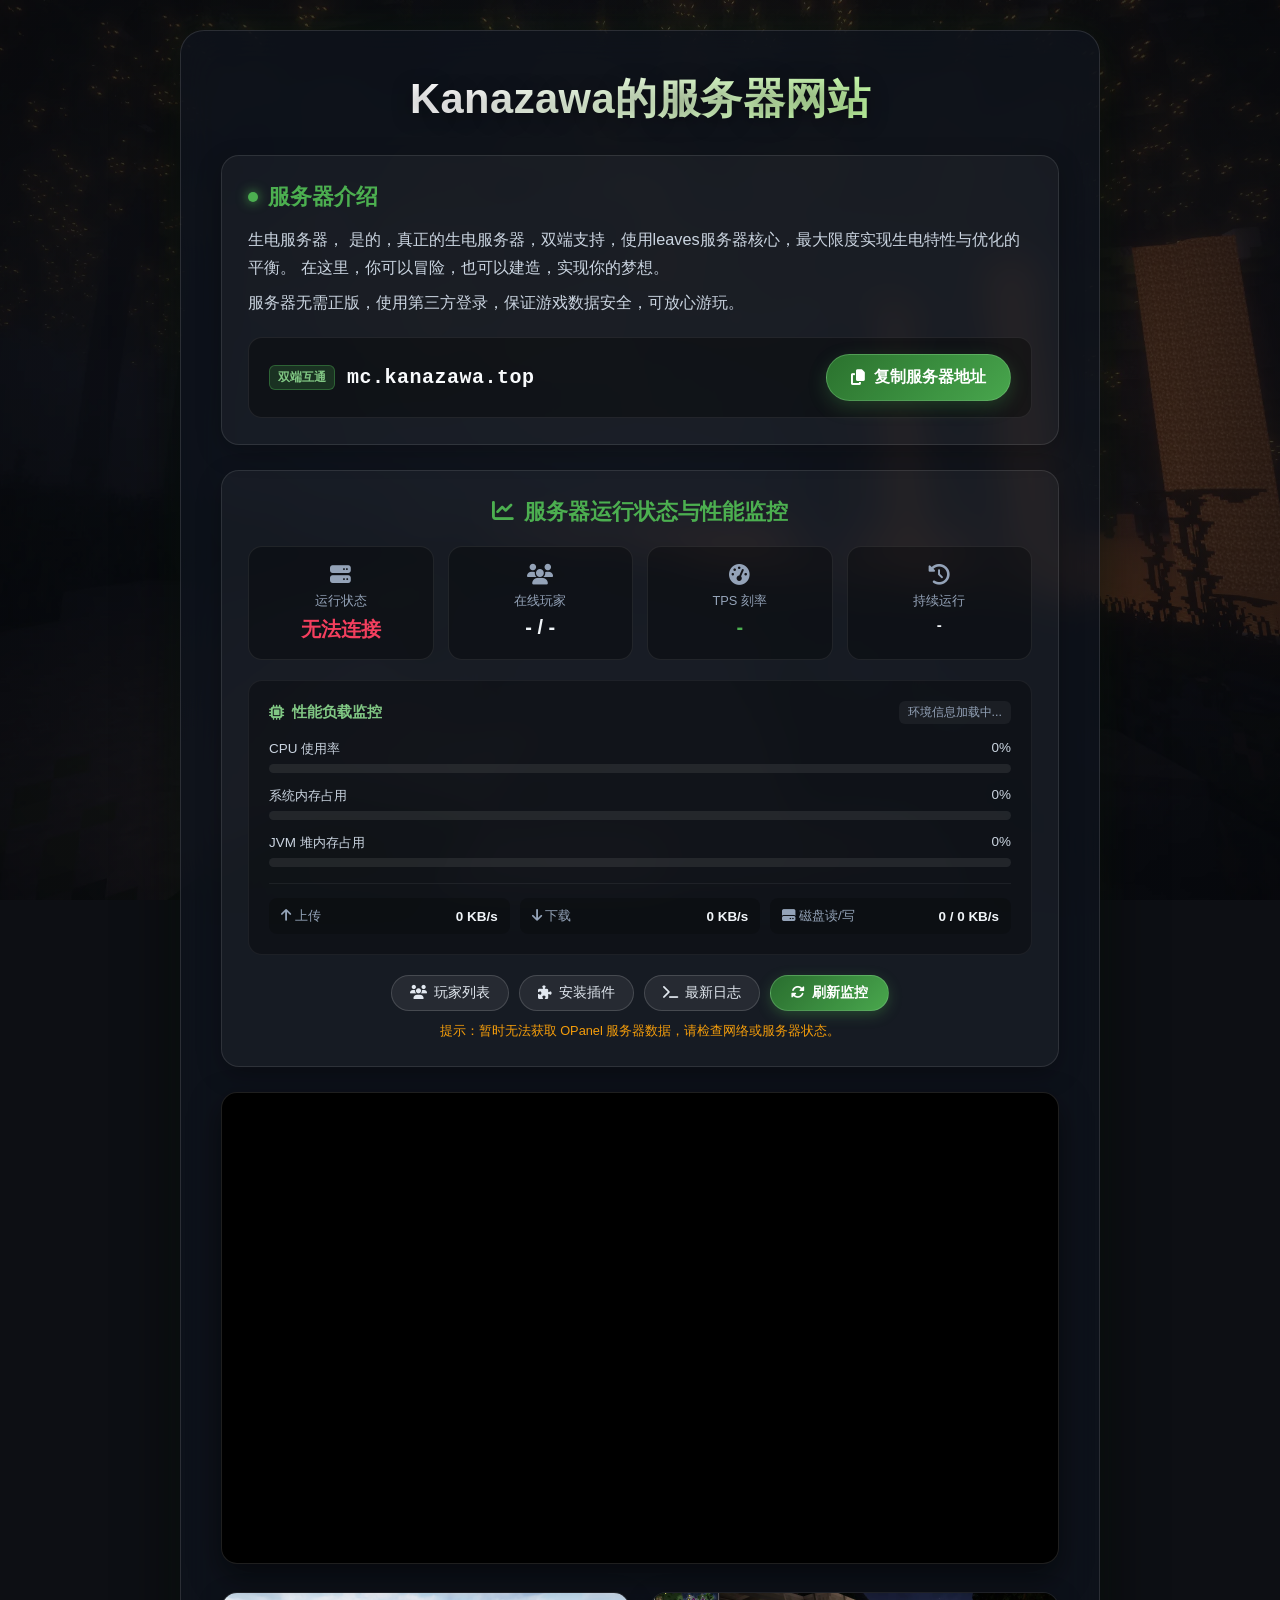
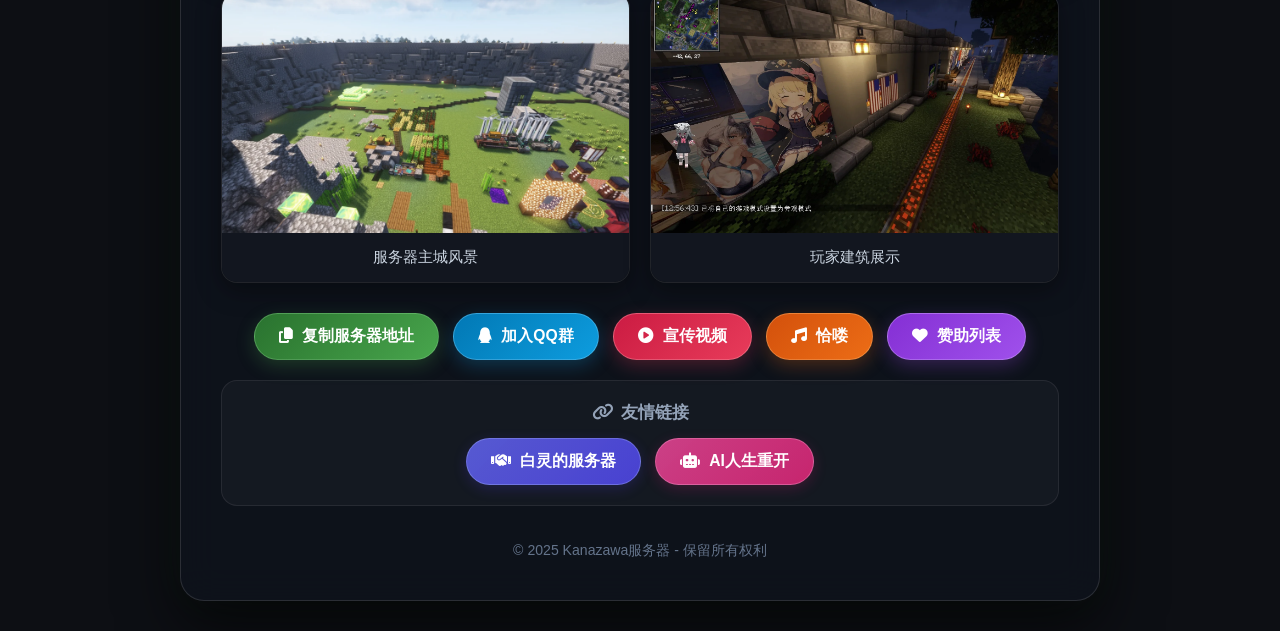
==== commit cce5a6fd: "refactor: 移除网页地图按钮及相关样式与事件" ====
--- a/index.html
+++ b/index.html
@@ -500,15 +500,6 @@
         }
         .copy-btn:hover {
             box-shadow: 0 10px 24px rgba(76, 175, 80, 0.4);
-        }
-        
-        .map-btn {
-            background: linear-gradient(135deg, rgba(13, 148, 136, 0.9), rgba(20, 184, 166, 0.95));
-            border: 1px solid rgba(94, 234, 212, 0.4);
-            box-shadow: 0 6px 18px rgba(20, 184, 166, 0.25);
-        }
-        .map-btn:hover {
-            box-shadow: 0 10px 24px rgba(20, 184, 166, 0.4);
         }
 
         .qq-btn {
@@ -976,9 +967,6 @@
         
         <!-- 核心导航按钮组 -->
         <div class="button-group">
-            <button class="btn map-btn" id="mapBtn">
-                <i class="fa-solid fa-map-location-dot"></i> 网页地图
-            </button>
             <button class="btn copy-btn" id="copyBtn2">
                 <i class="fa-solid fa-copy"></i> 复制服务器地址
             </button>
@@ -1079,7 +1067,6 @@
             const videoBtn = document.getElementById('videoBtn');
             const musicBtn = document.getElementById('musicBtn');
             const sponsorBtn = document.getElementById('sponsorBtn');
-            const mapBtn = document.getElementById('mapBtn');
             const friendBtn = document.getElementById('friendBtn');
             const aiLifeBtn = document.getElementById('aiLifeBtn');
 
@@ -1493,13 +1480,6 @@
             closeSponsorBtn.addEventListener('click', () => sponsorOverlay.classList.remove('active'));
             sponsorOverlay.addEventListener('click', (e) => {
                 if (e.target === sponsorOverlay) sponsorOverlay.classList.remove('active');
-            });
-            
-            // 网页地图按钮点击事件
-            mapBtn.addEventListener('click', function() {
-                window.open('http://bedrock.kanazawa.top:12927', '_blank');
-                mapBtn.style.transform = 'scale(0.96)';
-                setTimeout(() => mapBtn.style.transform = '', 180);
             });
             
             // 加载赞助数据函数
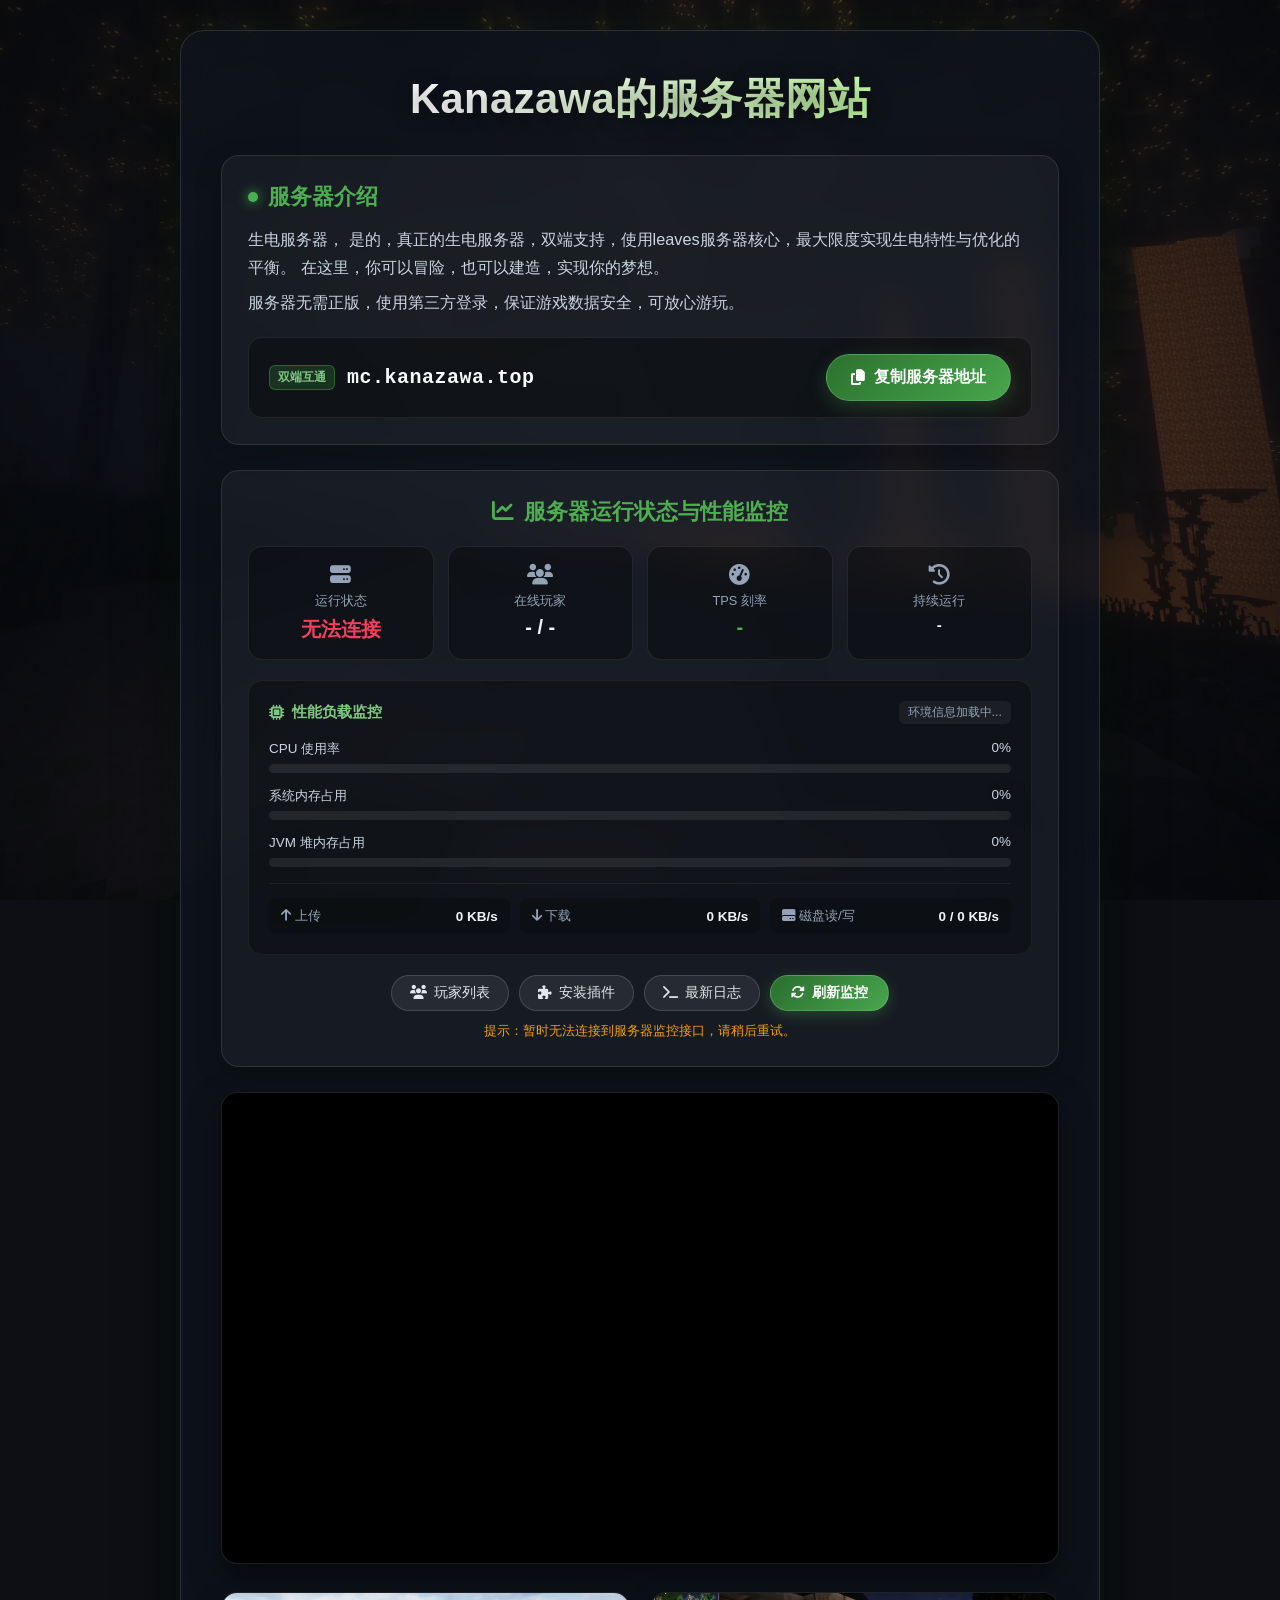
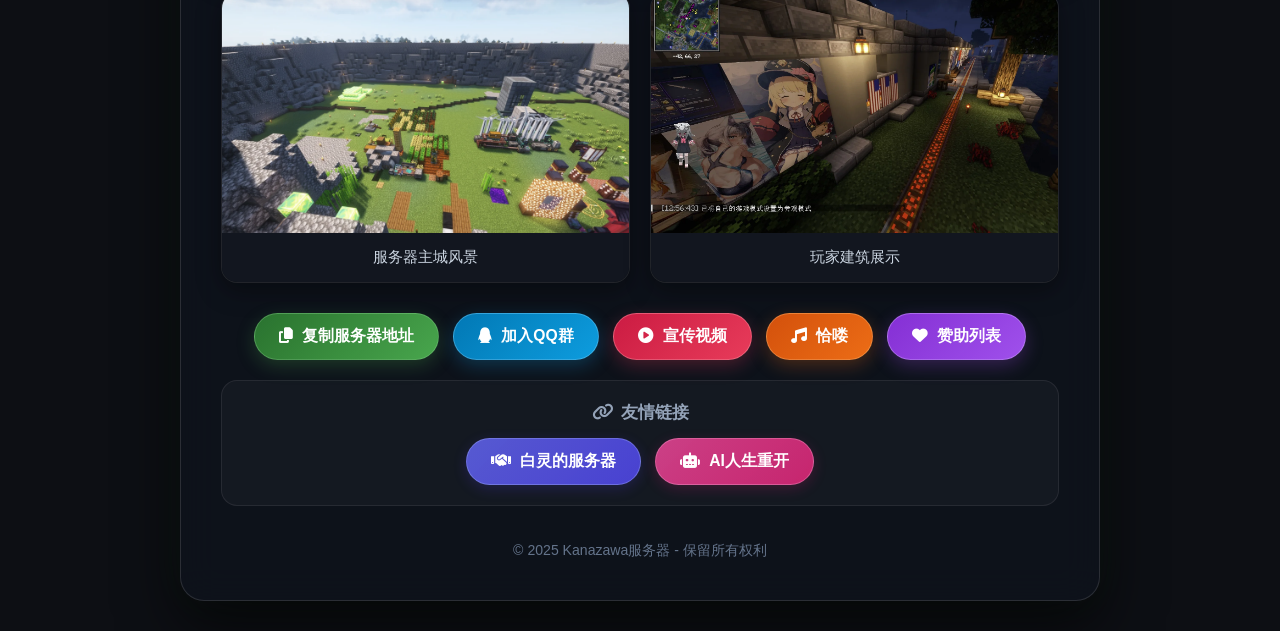
==== commit 319a8fc6: "fix: 将OPanel接口根地址接入HTTPS反代域名server.kanazawa.top，彻底解决Mixed Content问题" ====
--- a/index.html
+++ b/index.html
@@ -12,6 +12,20 @@
             padding: 0;
             box-sizing: border-box;
             font-family: -apple-system, BlinkMacSystemFont, "Segoe UI", Roboto, "PingFang SC", "Microsoft YaHei", sans-serif;
+            -webkit-tap-highlight-color: transparent; /* 去除移动端点击时的蓝色/灰色高亮遮罩 */
+        }
+
+        /* 彻底消除所有按钮与交互元素的默认聚焦及点击轮廓框 */
+        button, a, input, select, textarea {
+            -webkit-tap-highlight-color: transparent;
+            -webkit-touch-callout: none;
+            outline: none;
+        }
+
+        button:focus, button:active, button:focus-visible,
+        a:focus, a:active, a:focus-visible {
+            outline: none !important;
+            -webkit-tap-highlight-color: transparent !important;
         }
 
         /* 全局滚动条美化 */
@@ -1058,7 +1072,7 @@
         document.addEventListener('DOMContentLoaded', function() {
             // 服务器地址常量配置
             const SERVER_ADDRESS = 'mc.kanazawa.top';
-            const O_PANEL_API_BASE = 'http://play.simpfun.cn:34091';
+            const O_PANEL_API_BASE = 'https://server.kanazawa.top';
 
             // 主要按钮元素
             const copyBtn = document.getElementById('copyBtn');
@@ -1261,13 +1275,7 @@
                     console.error('获取 OPanel 服务器信息失败:', error);
                     statusState.textContent = '无法连接';
                     statusState.className = 'status-card-val status-offline';
-                    tpsVal.textContent = '-';
-                    
-                    if (window.location.protocol === 'https:') {
-                        statusNotice.innerHTML = '提示：当前页面通过 HTTPS 访问，OPanel 开放 API 为 HTTP 接口。若无法加载数据，请在浏览器地址栏允许加载不安全内容或通过 HTTP 访问网站。';
-                    } else {
-                        statusNotice.textContent = '提示：暂时无法获取 OPanel 服务器数据，请检查网络或服务器状态。';
-                    }
+                    statusNotice.textContent = '提示：暂时无法连接到服务器监控接口，请稍后重试。';
 
                     if (isManual) {
                         showNotification('刷新失败，请检查网络连接', true);
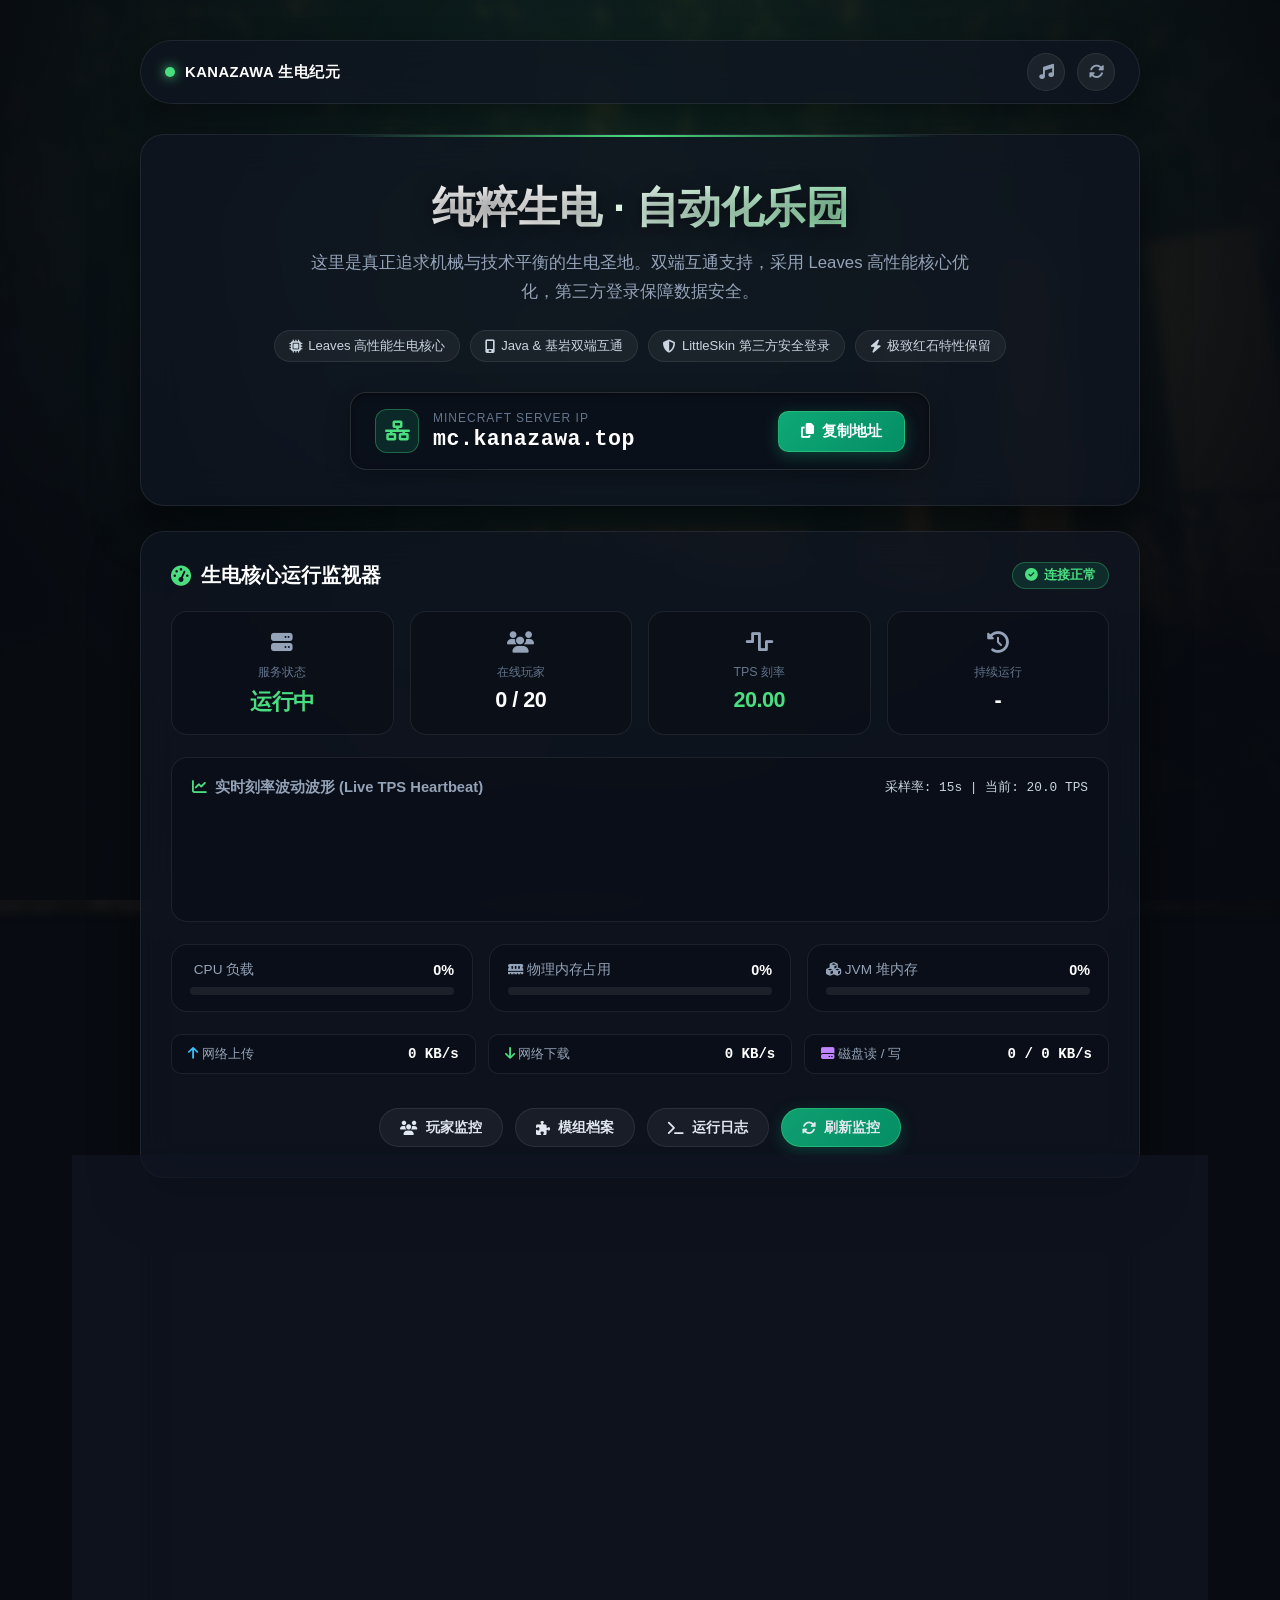
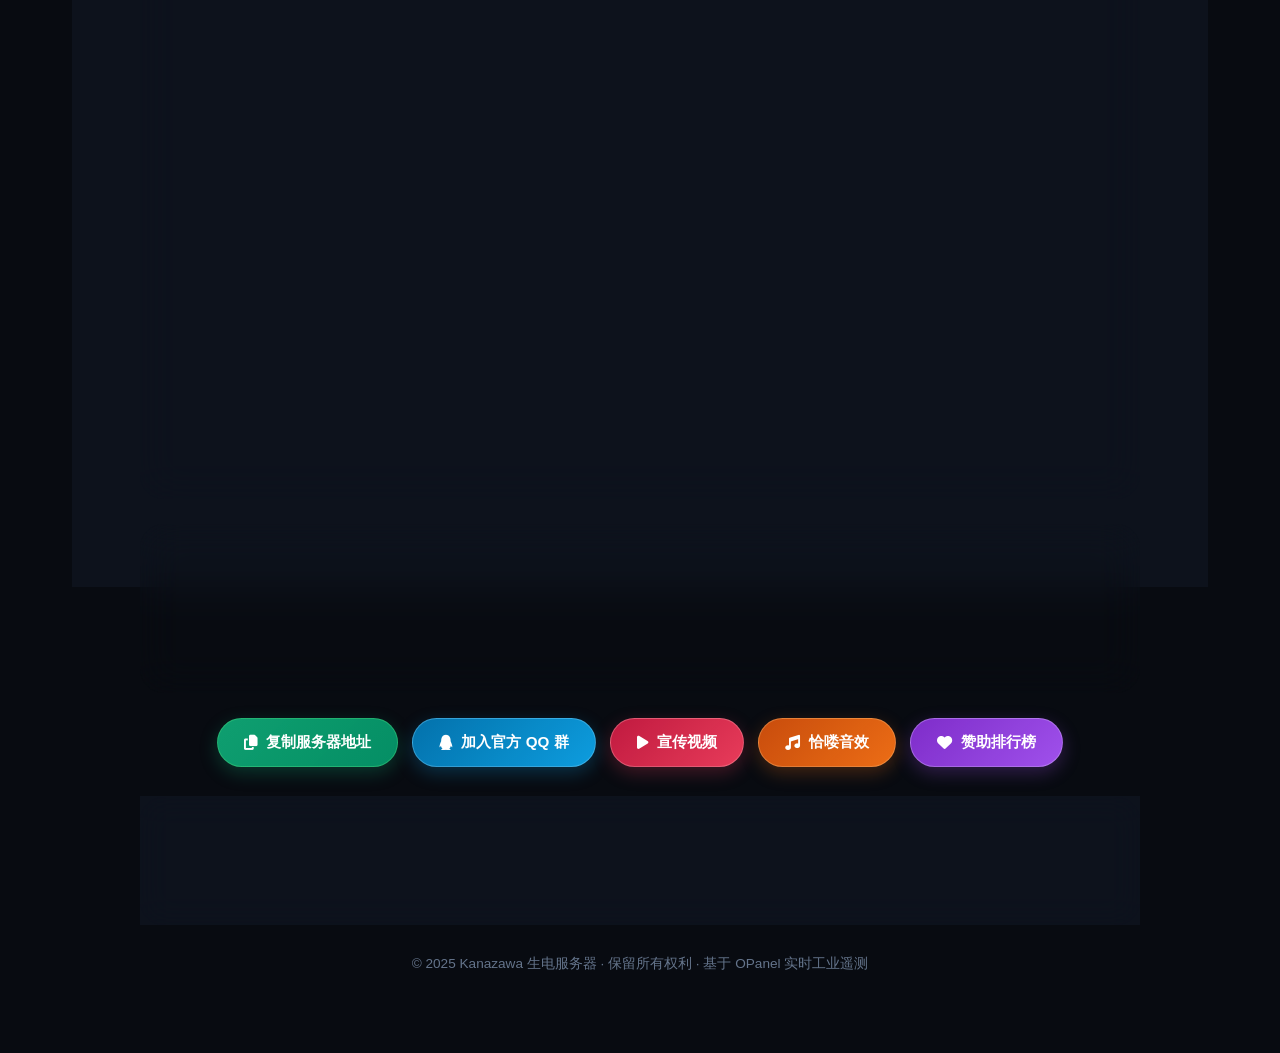
==== commit bf83d4d2: "feat: 全面重构前端，升级为生电科技沉浸式控制台，集成Canvas粒子、TPS动态波形与增强搜索系统" ====
--- a/index.html
+++ b/index.html
@@ -2,1135 +2,1935 @@
 <html lang="zh-CN">
 <head>
     <meta charset="UTF-8">
-    <meta name="viewport" content="width=device-width, initial-scale=1.0">
-    <title>Kanazawa的服务器网站</title>
-    <!-- 引入专业矢量图标库 Font Awesome -->
+    <meta name="viewport" content="width=device-width, initial-scale=1.0, maximum-scale=5.0">
+    <title>Kanazawa 生电世界 | 官方服务器网站</title>
+    <!-- 引入 Font Awesome 6 专业图标库 -->
     <link rel="stylesheet" href="https://cdnjs.cloudflare.com/ajax/libs/font-awesome/6.5.1/css/all.min.css">
     <style>
+        /* ============================================================
+           CSS 自定义主题变量 (工业科技 & 生电暗黑美学)
+           ============================================================ */
+        :root {
+            --bg-base: #080b11;
+            --bg-card: rgba(16, 22, 34, 0.72);
+            --bg-card-hover: rgba(22, 30, 48, 0.85);
+            --bg-card-inner: rgba(10, 14, 22, 0.55);
+            
+            --border-subtle: rgba(255, 255, 255, 0.08);
+            --border-hover: rgba(74, 222, 128, 0.4);
+            --border-glow: rgba(74, 222, 128, 0.15);
+
+            --accent-green: #10b981;
+            --accent-green-glow: #4ade80;
+            --accent-blue: #38bdf8;
+            --accent-purple: #c084fc;
+            --accent-amber: #f59e0b;
+            --accent-rose: #f43f5e;
+
+            --text-main: #f8fafc;
+            --text-secondary: #94a3b8;
+            --text-muted: #64748b;
+
+            --radius-lg: 24px;
+            --radius-md: 16px;
+            --radius-sm: 10px;
+            --radius-full: 9999px;
+
+            --shadow-card: 0 20px 45px rgba(0, 0, 0, 0.55);
+            --shadow-glow: 0 0 30px rgba(74, 222, 128, 0.15);
+        }
+
+        /* 基础重置 & 移动端点击优化 */
         * {
             margin: 0;
             padding: 0;
             box-sizing: border-box;
-            font-family: -apple-system, BlinkMacSystemFont, "Segoe UI", Roboto, "PingFang SC", "Microsoft YaHei", sans-serif;
-            -webkit-tap-highlight-color: transparent; /* 去除移动端点击时的蓝色/灰色高亮遮罩 */
-        }
-
-        /* 彻底消除所有按钮与交互元素的默认聚焦及点击轮廓框 */
+            font-family: -apple-system, BlinkMacSystemFont, "Segoe UI", Roboto, "PingFang SC", "Hiragino Sans GB", "Microsoft YaHei", sans-serif;
+            -webkit-tap-highlight-color: transparent !important;
+        }
+
         button, a, input, select, textarea {
-            -webkit-tap-highlight-color: transparent;
+            -webkit-tap-highlight-color: transparent !important;
             -webkit-touch-callout: none;
-            outline: none;
+            outline: none !important;
         }
 
         button:focus, button:active, button:focus-visible,
         a:focus, a:active, a:focus-visible {
             outline: none !important;
-            -webkit-tap-highlight-color: transparent !important;
         }
 
         /* 全局滚动条美化 */
         ::-webkit-scrollbar {
-            width: 7px;
-            height: 7px;
+            width: 6px;
+            height: 6px;
         }
         ::-webkit-scrollbar-track {
-            background: rgba(0, 0, 0, 0.25);
+            background: rgba(8, 11, 17, 0.5);
         }
         ::-webkit-scrollbar-thumb {
-            background: rgba(255, 255, 255, 0.2);
-            border-radius: 4px;
+            background: rgba(255, 255, 255, 0.18);
+            border-radius: var(--radius-full);
         }
         ::-webkit-scrollbar-thumb:hover {
-            background: rgba(76, 175, 80, 0.5);
-        }
-        
+            background: var(--accent-green-glow);
+        }
+
         body {
-            background: #0d0f14 url('img3.webp');
-            background-size: cover;
-            background-position: center;
-            background-attachment: fixed;
-            color: #f1f5f9;
+            background-color: var(--bg-base);
+            color: var(--text-main);
             min-height: 100vh;
             display: flex;
-            justify-content: center;
-            align-items: center;
-            padding: 30px 15px;
+            flex-direction: column;
+            align-items: center;
+            overflow-x: hidden;
             position: relative;
         }
 
-        /* 背景暗角遮罩增加层次感 */
-        body::before {
-            content: '';
+        /* 固定背景大图 + 暗角光晕 */
+        .bg-layer-image {
             position: fixed;
             top: 0;
             left: 0;
             width: 100%;
             height: 100%;
-            background: radial-gradient(circle at center, rgba(10, 15, 26, 0.5) 0%, rgba(5, 7, 12, 0.85) 100%);
+            background: url('img3.webp') center center / cover no-repeat;
+            opacity: 0.28;
+            filter: blur(4px);
             z-index: 0;
+            transform: scale(1.03);
             pointer-events: none;
         }
-        
-        .container {
-            max-width: 920px;
-            width: 100%;
-            background: rgba(15, 20, 30, 0.72);
-            border: 1px solid rgba(255, 255, 255, 0.12);
-            border-radius: 24px;
-            padding: 40px;
-            box-shadow: 0 25px 60px rgba(0, 0, 0, 0.65), 0 0 40px rgba(76, 175, 80, 0.08);
-            backdrop-filter: blur(18px);
-            -webkit-backdrop-filter: blur(18px);
-            text-align: center;
-            position: relative;
-            z-index: 1;
-            animation: containerFadeIn 0.8s cubic-bezier(0.16, 1, 0.3, 1) forwards;
-        }
-
-        @keyframes containerFadeIn {
-            from { opacity: 0; transform: translateY(18px); }
-            to { opacity: 1; transform: translateY(0); }
-        }
-        
-        h1 {
-            font-size: 2.6rem;
-            margin-bottom: 28px;
-            font-weight: 800;
-            letter-spacing: 0.5px;
-            background: linear-gradient(135deg, #ffffff 30%, #a8ff78 100%);
-            -webkit-background-clip: text;
-            -webkit-text-fill-color: transparent;
-            text-shadow: 0 4px 20px rgba(0, 0, 0, 0.4);
-        }
-        
-        /* 服务器介绍卡片 */
-        .server-info {
-            background: rgba(255, 255, 255, 0.04);
-            border-radius: 18px;
-            padding: 26px;
-            margin: 25px 0;
-            border: 1px solid rgba(255, 255, 255, 0.1);
-            transition: all 0.3s cubic-bezier(0.16, 1, 0.3, 1);
-            text-align: left;
-            box-shadow: 0 8px 24px rgba(0, 0, 0, 0.25);
-        }
-        
-        .server-info:hover {
-            border-color: rgba(76, 175, 80, 0.35);
-            box-shadow: 0 12px 30px rgba(0, 0, 0, 0.35), 0 0 20px rgba(76, 175, 80, 0.1);
-        }
-        
-        .server-info h2 {
-            color: #4CAF50;
-            font-size: 1.35rem;
-            margin-bottom: 15px;
-            display: flex;
-            align-items: center;
-            gap: 10px;
-        }
-        
-        .status-indicator {
-            display: inline-block;
-            width: 10px;
-            height: 10px;
-            border-radius: 50%;
-            background-color: #4CAF50;
-            box-shadow: 0 0 12px #4CAF50;
-            animation: pulseDot 2s infinite;
-        }
-        
-        @keyframes pulseDot {
-            0% { transform: scale(0.9); box-shadow: 0 0 0 0 rgba(76, 175, 80, 0.7); }
-            70% { transform: scale(1); box-shadow: 0 0 0 8px rgba(76, 175, 80, 0); }
-            100% { transform: scale(0.9); box-shadow: 0 0 0 0 rgba(76, 175, 80, 0); }
-        }
-        
-        .server-intro {
-            line-height: 1.7;
-            margin-bottom: 20px;
-            font-size: 1.02rem;
-            color: #cbd5e1;
-        }
-
-        .server-intro p {
-            margin-bottom: 8px;
-        }
-        
-        /* 服务器地址卡片 */
-        .server-address {
-            background: rgba(0, 0, 0, 0.35);
-            border: 1px solid rgba(255, 255, 255, 0.08);
-            padding: 16px 20px;
-            border-radius: 14px;
-            display: flex;
-            justify-content: space-between;
-            align-items: center;
-            flex-wrap: wrap;
-            gap: 15px;
-        }
-
-        .address-box {
-            display: flex;
-            align-items: center;
-            gap: 12px;
-        }
-
-        .address-badge {
-            font-size: 0.75rem;
-            padding: 3px 8px;
-            border-radius: 6px;
-            background: rgba(76, 175, 80, 0.2);
-            color: #81C784;
-            border: 1px solid rgba(76, 175, 80, 0.4);
-            font-weight: 600;
-        }
-        
-        .address-text {
-            font-family: 'Consolas', 'Courier New', monospace;
-            font-size: 1.25rem;
-            font-weight: 700;
-            letter-spacing: 0.5px;
-            color: #f8fafc;
-        }
-        
-        /* 服务器运行状态与性能监控模块 */
-        .server-status {
-            background: rgba(255, 255, 255, 0.04);
-            border-radius: 18px;
-            padding: 26px;
-            margin: 25px 0;
-            border: 1px solid rgba(255, 255, 255, 0.1);
-            transition: all 0.3s cubic-bezier(0.16, 1, 0.3, 1);
-            box-shadow: 0 8px 24px rgba(0, 0, 0, 0.25);
-        }
-        
-        .server-status:hover {
-            border-color: rgba(76, 175, 80, 0.35);
-            box-shadow: 0 12px 30px rgba(0, 0, 0, 0.35);
-        }
-        
-        .server-status h2 {
-            color: #4CAF50;
-            font-size: 1.35rem;
-            margin-bottom: 20px;
-            display: flex;
-            align-items: center;
-            justify-content: center;
-            gap: 10px;
-        }
-
-        /* 4 核心对称指标卡片网格 */
-        .status-grid {
-            display: grid;
-            grid-template-columns: repeat(4, 1fr);
-            gap: 14px;
-            margin: 20px 0;
-        }
-        
-        .status-card {
-            background: rgba(0, 0, 0, 0.32);
-            border: 1px solid rgba(255, 255, 255, 0.08);
-            border-radius: 14px;
-            padding: 16px 10px;
-            text-align: center;
-            transition: all 0.3s ease;
-        }
-        
-        .status-card:hover {
-            transform: translateY(-3px);
-            border-color: rgba(76, 175, 80, 0.4);
-            background: rgba(0, 0, 0, 0.45);
-        }
-        
-        .status-card-icon {
-            font-size: 1.3rem;
-            color: #94a3b8;
-            margin-bottom: 6px;
-        }
-        
-        .status-card-label {
-            font-size: 0.8rem;
-            color: #94a3b8;
-            margin-bottom: 6px;
-        }
-        
-        .status-card-val {
-            font-size: 1.25rem;
-            font-weight: 700;
-            word-break: break-all;
-        }
-        
-        .status-online { color: #4CAF50; }
-        .status-offline { color: #f43f5e; }
-        .tps-good { color: #4CAF50; }
-        .tps-medium { color: #f59e0b; }
-        .tps-bad { color: #f43f5e; }
-
-        /* 系统监控区域 */
-        .monitor-section {
-            background: rgba(0, 0, 0, 0.28);
-            border: 1px solid rgba(255, 255, 255, 0.06);
-            border-radius: 14px;
-            padding: 20px;
-            margin: 20px 0;
-            text-align: left;
-        }
-        
-        .monitor-header {
-            display: flex;
-            justify-content: space-between;
-            align-items: center;
-            margin-bottom: 16px;
-            flex-wrap: wrap;
-            gap: 8px;
-        }
-        
-        .monitor-title {
-            font-size: 0.95rem;
-            font-weight: 600;
-            color: #81C784;
-            display: flex;
-            align-items: center;
-            gap: 8px;
-        }
-        
-        .monitor-subtitle {
-            font-size: 0.78rem;
-            color: #94a3b8;
-            background: rgba(255, 255, 255, 0.05);
-            padding: 3px 9px;
-            border-radius: 6px;
-        }
-        
-        .monitor-bar-group {
-            margin-bottom: 14px;
-        }
-        
-        .monitor-bar-info {
-            display: flex;
-            justify-content: space-between;
-            font-size: 0.84rem;
-            margin-bottom: 6px;
-            color: #cbd5e1;
-        }
-        
-        .progress-track {
-            background: rgba(255, 255, 255, 0.08);
-            border-radius: 8px;
-            height: 9px;
-            overflow: hidden;
-            position: relative;
-        }
-        
-        .progress-bar {
-            height: 100%;
-            border-radius: 8px;
-            width: 0%;
-            transition: width 0.6s cubic-bezier(0.16, 1, 0.3, 1);
-        }
-        
-        .bar-cpu { background: linear-gradient(90deg, #38bdf8, #4ade80); box-shadow: 0 0 10px rgba(74, 222, 128, 0.4); }
-        .bar-mem { background: linear-gradient(90deg, #60a5fa, #818cf8); box-shadow: 0 0 10px rgba(96, 165, 250, 0.4); }
-        .bar-jvm { background: linear-gradient(90deg, #c084fc, #f472b6); box-shadow: 0 0 10px rgba(244, 114, 182, 0.4); }
-
-        .net-stats-grid {
-            display: grid;
-            grid-template-columns: repeat(auto-fit, minmax(140px, 1fr));
-            gap: 10px;
-            margin-top: 16px;
-            padding-top: 14px;
-            border-top: 1px solid rgba(255, 255, 255, 0.06);
-            font-size: 0.84rem;
-        }
-
-        .net-stat-box {
-            background: rgba(0, 0, 0, 0.22);
-            padding: 9px 12px;
-            border-radius: 8px;
-            display: flex;
-            justify-content: space-between;
-            align-items: center;
-            color: #94a3b8;
-        }
-
-        .net-stat-box strong {
-            color: #f1f5f9;
-        }
-
-        /* 扩展管理工具按钮 */
-        .extra-tools-btn-group {
-            display: flex;
-            justify-content: center;
-            flex-wrap: wrap;
-            gap: 10px;
-            margin-top: 20px;
-        }
-
-        .sub-tool-btn {
-            background: rgba(255, 255, 255, 0.07);
-            color: #e2e8f0;
-            border: 1px solid rgba(255, 255, 255, 0.15);
-            padding: 8px 18px;
-            border-radius: 20px;
-            cursor: pointer;
-            font-size: 0.85rem;
-            font-weight: 500;
-            transition: all 0.25s ease;
-            display: inline-flex;
-            align-items: center;
-            gap: 7px;
-        }
-
-        .sub-tool-btn:hover {
-            background: rgba(255, 255, 255, 0.18);
-            transform: translateY(-2px);
-            border-color: #4CAF50;
-            color: #fff;
-        }
-
-        .refresh-btn {
-            background: linear-gradient(135deg, rgba(46, 125, 50, 0.85), rgba(76, 175, 80, 0.95));
-            color: white;
-            border: 1px solid rgba(129, 199, 132, 0.4);
-            padding: 8px 20px;
-            border-radius: 20px;
-            cursor: pointer;
-            font-size: 0.85rem;
-            font-weight: 600;
-            transition: all 0.25s ease;
-            display: inline-flex;
-            align-items: center;
-            gap: 7px;
-            box-shadow: 0 4px 14px rgba(76, 175, 80, 0.3);
-        }
-        
-        .refresh-btn:hover {
-            transform: translateY(-2px);
-            box-shadow: 0 6px 18px rgba(76, 175, 80, 0.45);
-        }
-
-        /* 视频容器美化 */
-        .video-wrapper {
-            position: relative;
-            width: 100%;
-            aspect-ratio: 16 / 9;
-            border-radius: 16px;
-            overflow: hidden;
-            margin: 25px 0;
-            box-shadow: 0 12px 30px rgba(0, 0, 0, 0.5);
-            border: 1px solid rgba(255, 255, 255, 0.12);
-            background: #000;
-        }
-
-        .video-wrapper iframe {
-            width: 100%;
-            height: 100%;
-            border: none;
-            display: block;
-        }
-
-        /* 画廊展示 */
-        .image-gallery {
-            display: flex;
-            justify-content: space-between;
-            gap: 20px;
-            margin: 28px 0;
-        }
-        
-        .image-item {
-            flex: 1;
-            border-radius: 16px;
-            overflow: hidden;
-            box-shadow: 0 8px 24px rgba(0, 0, 0, 0.35);
-            border: 1px solid rgba(255, 255, 255, 0.1);
-            transition: all 0.35s cubic-bezier(0.16, 1, 0.3, 1);
-            background: rgba(0, 0, 0, 0.3);
-        }
-        
-        .image-item:hover {
-            transform: translateY(-5px);
-            border-color: rgba(76, 175, 80, 0.4);
-            box-shadow: 0 14px 30px rgba(0, 0, 0, 0.45);
-        }
-        
-        .image-item img {
-            width: 100%;
-            height: 240px;
-            object-fit: cover;
-            display: block;
-            transition: transform 0.4s ease;
-        }
-
-        .image-item:hover img {
-            transform: scale(1.03);
-        }
-        
-        .image-caption {
-            padding: 14px;
-            background: rgba(20, 25, 35, 0.85);
-            font-size: 0.95rem;
-            color: #cbd5e1;
-            font-weight: 500;
-        }
-        
-        /* 核心导航与操作按钮组 */
-        .button-group {
-            display: flex;
-            justify-content: center;
-            gap: 14px;
-            margin: 30px 0 20px;
-            flex-wrap: wrap;
-        }
-        
-        .btn {
-            padding: 12px 24px;
-            font-size: 0.98rem;
-            border: none;
-            border-radius: 30px;
-            cursor: pointer;
-            transition: all 0.3s cubic-bezier(0.16, 1, 0.3, 1);
-            font-weight: 600;
-            display: flex;
-            align-items: center;
-            justify-content: center;
-            gap: 9px;
-            color: white;
-            position: relative;
-            outline: none;
-        }
-        
-        .btn:hover {
-            transform: translateY(-3px);
-        }
-        
-        .btn:active {
-            transform: translateY(1px);
-        }
-        
-        .copy-btn {
-            background: linear-gradient(135deg, rgba(46, 125, 50, 0.9), rgba(76, 175, 80, 0.95));
-            border: 1px solid rgba(129, 199, 132, 0.4);
-            box-shadow: 0 6px 18px rgba(76, 175, 80, 0.25);
-        }
-        .copy-btn:hover {
-            box-shadow: 0 10px 24px rgba(76, 175, 80, 0.4);
-        }
-
-        .qq-btn {
-            background: linear-gradient(135deg, rgba(2, 132, 199, 0.9), rgba(14, 165, 233, 0.95));
-            border: 1px solid rgba(125, 211, 252, 0.4);
-            box-shadow: 0 6px 18px rgba(14, 165, 233, 0.25);
-        }
-        .qq-btn:hover {
-            box-shadow: 0 10px 24px rgba(14, 165, 233, 0.4);
-        }
-        
-        .video-btn {
-            background: linear-gradient(135deg, rgba(225, 29, 72, 0.9), rgba(244, 63, 94, 0.95));
-            border: 1px solid rgba(253, 164, 175, 0.4);
-            box-shadow: 0 6px 18px rgba(244, 63, 94, 0.25);
-        }
-        .video-btn:hover {
-            box-shadow: 0 10px 24px rgba(244, 63, 94, 0.4);
-        }
-        
-        .music-btn {
-            background: linear-gradient(135deg, rgba(234, 88, 12, 0.9), rgba(249, 115, 22, 0.95));
-            border: 1px solid rgba(253, 186, 116, 0.4);
-            box-shadow: 0 6px 18px rgba(249, 115, 22, 0.25);
-        }
-        .music-btn:hover {
-            box-shadow: 0 10px 24px rgba(249, 115, 22, 0.4);
-        }
-        
-        .sponsor-btn {
-            background: linear-gradient(135deg, rgba(147, 51, 234, 0.9), rgba(168, 85, 247, 0.95));
-            border: 1px solid rgba(216, 180, 254, 0.4);
-            box-shadow: 0 6px 18px rgba(168, 85, 247, 0.25);
-        }
-        .sponsor-btn:hover {
-            box-shadow: 0 10px 24px rgba(168, 85, 247, 0.4);
-        }
-
-        /* 友情链接卡片 */
-        .friend-link {
-            background: rgba(255, 255, 255, 0.03);
-            border-radius: 16px;
-            padding: 20px;
-            margin: 20px 0;
-            border: 1px solid rgba(255, 255, 255, 0.08);
-        }
-
-        .friend-link h3 {
-            font-size: 1.05rem;
-            color: #94a3b8;
-            margin-bottom: 14px;
-            display: flex;
-            align-items: center;
-            justify-content: center;
-            gap: 8px;
-        }
-
-        .friend-btn {
-            background: linear-gradient(135deg, rgba(99, 102, 241, 0.85), rgba(79, 70, 229, 0.9));
-            border: 1px solid rgba(165, 180, 252, 0.35);
-            box-shadow: 0 4px 14px rgba(79, 70, 229, 0.2);
-        }
-        .friend-btn:hover {
-            box-shadow: 0 8px 20px rgba(79, 70, 229, 0.35);
-        }
-
-        .ai-life-btn {
-            background: linear-gradient(135deg, rgba(236, 72, 153, 0.85), rgba(219, 39, 119, 0.9));
-            border: 1px solid rgba(249, 168, 212, 0.35);
-            box-shadow: 0 4px 14px rgba(219, 39, 119, 0.2);
-        }
-        .ai-life-btn:hover {
-            box-shadow: 0 8px 20px rgba(219, 39, 119, 0.35);
-        }
-
-        /* 浮动通知 Toast */
-        .notification {
-            position: fixed;
-            top: 25px;
-            right: 25px;
-            background: rgba(15, 23, 42, 0.92);
-            border: 1px solid rgba(76, 175, 80, 0.5);
-            color: #f8fafc;
-            padding: 12px 22px;
-            border-radius: 30px;
-            box-shadow: 0 10px 30px rgba(0, 0, 0, 0.5), 0 0 20px rgba(76, 175, 80, 0.2);
-            backdrop-filter: blur(12px);
-            transform: translateY(-80px);
-            opacity: 0;
-            transition: all 0.35s cubic-bezier(0.16, 1, 0.3, 1);
-            z-index: 3000;
-            display: flex;
-            align-items: center;
-            gap: 10px;
-            font-size: 0.92rem;
-            font-weight: 500;
-        }
-
-        .notification.error {
-            border-color: rgba(244, 63, 94, 0.6);
-            box-shadow: 0 10px 30px rgba(0, 0, 0, 0.5), 0 0 20px rgba(244, 63, 94, 0.2);
-        }
-        
-        .notification.show {
-            transform: translateY(0);
-            opacity: 1;
-        }
-
-        .notification-icon {
-            font-size: 1rem;
-            color: #4CAF50;
-        }
-
-        .notification.error .notification-icon {
-            color: #f43f5e;
-        }
-        
-        /* 模态框通用组件 */
-        .modal-overlay, .sponsor-overlay {
+
+        .bg-layer-overlay {
             position: fixed;
             top: 0;
             left: 0;
             width: 100%;
             height: 100%;
-            background: rgba(0, 0, 0, 0.75);
+            background: radial-gradient(circle at 50% 20%, rgba(16, 185, 129, 0.12) 0%, rgba(8, 11, 17, 0.92) 75%);
+            z-index: 1;
+            pointer-events: none;
+        }
+
+        /* Canvas 粒子背景 */
+        #particleCanvas {
+            position: fixed;
+            top: 0;
+            left: 0;
+            width: 100%;
+            height: 100%;
+            z-index: 2;
+            pointer-events: none;
+        }
+
+        /* 主页面容器 */
+        .app-container {
+            position: relative;
+            z-index: 10;
+            width: 100%;
+            max-width: 1040px;
+            padding: 40px 20px 80px;
+            margin: 0 auto;
+        }
+
+        /* 顶部导航与状态条 */
+        .top-navbar {
+            display: flex;
+            justify-content: space-between;
+            align-items: center;
+            background: var(--bg-card);
+            backdrop-filter: blur(16px);
+            -webkit-backdrop-filter: blur(16px);
+            border: 1px solid var(--border-subtle);
+            padding: 12px 24px;
+            border-radius: var(--radius-full);
+            margin-bottom: 30px;
+            box-shadow: 0 10px 30px rgba(0, 0, 0, 0.35);
+            animation: slideDown 0.6s cubic-bezier(0.16, 1, 0.3, 1) forwards;
+        }
+
+        .brand-pill {
+            display: flex;
+            align-items: center;
+            gap: 10px;
+            font-size: 0.92rem;
+            font-weight: 700;
+            letter-spacing: 0.5px;
+            color: #fff;
+        }
+
+        .server-pulse-dot {
+            width: 10px;
+            height: 10px;
+            border-radius: 50%;
+            background-color: var(--accent-green-glow);
+            box-shadow: 0 0 12px var(--accent-green-glow);
+            animation: pulseGlow 2s infinite ease-in-out;
+        }
+
+        @keyframes pulseGlow {
+            0% { transform: scale(0.95); opacity: 0.8; box-shadow: 0 0 4px var(--accent-green-glow); }
+            50% { transform: scale(1.15); opacity: 1; box-shadow: 0 0 16px var(--accent-green-glow); }
+            100% { transform: scale(0.95); opacity: 0.8; box-shadow: 0 0 4px var(--accent-green-glow); }
+        }
+
+        .nav-actions {
+            display: flex;
+            align-items: center;
+            gap: 12px;
+        }
+
+        .nav-icon-btn {
+            background: rgba(255, 255, 255, 0.06);
+            border: 1px solid var(--border-subtle);
+            color: var(--text-secondary);
+            width: 38px;
+            height: 38px;
+            border-radius: 50%;
+            cursor: pointer;
+            display: flex;
+            align-items: center;
+            justify-content: center;
+            transition: all 0.25s ease;
+            font-size: 0.95rem;
+        }
+
+        .nav-icon-btn:hover {
+            color: #fff;
+            background: rgba(255, 255, 255, 0.15);
+            border-color: var(--accent-green-glow);
+            transform: translateY(-2px);
+        }
+
+        /* 英雄品牌卡片 (Hero Section) */
+        .hero-section {
+            background: var(--bg-card);
+            border: 1px solid var(--border-subtle);
+            border-radius: var(--radius-lg);
+            padding: 45px 35px 35px;
+            text-align: center;
+            backdrop-filter: blur(20px);
+            -webkit-backdrop-filter: blur(20px);
+            box-shadow: var(--shadow-card);
+            margin-bottom: 25px;
+            position: relative;
+            overflow: hidden;
+            animation: fadeIn 0.8s cubic-bezier(0.16, 1, 0.3, 1) forwards;
+        }
+
+        .hero-section::before {
+            content: '';
+            position: absolute;
+            top: 0;
+            left: 20%;
+            width: 60%;
+            height: 2px;
+            background: linear-gradient(90deg, transparent, var(--accent-green-glow), transparent);
+        }
+
+        .hero-title {
+            font-size: 2.7rem;
+            font-weight: 800;
+            line-height: 1.25;
+            letter-spacing: -0.5px;
+            margin-bottom: 15px;
+            background: linear-gradient(135deg, #ffffff 40%, var(--accent-green-glow) 100%);
+            -webkit-background-clip: text;
+            -webkit-text-fill-color: transparent;
+            text-shadow: 0 4px 20px rgba(0, 0, 0, 0.5);
+        }
+
+        .hero-subtitle {
+            font-size: 1.05rem;
+            color: var(--text-secondary);
+            max-width: 680px;
+            margin: 0 auto 24px;
+            line-height: 1.7;
+        }
+
+        .feature-tags {
+            display: flex;
+            justify-content: center;
+            gap: 10px;
+            flex-wrap: wrap;
+            margin-bottom: 30px;
+        }
+
+        .feature-tag {
+            background: rgba(255, 255, 255, 0.05);
+            border: 1px solid var(--border-subtle);
+            padding: 6px 14px;
+            border-radius: var(--radius-full);
+            font-size: 0.82rem;
+            color: #cbd5e1;
+            display: flex;
+            align-items: center;
+            gap: 6px;
+            transition: all 0.25s ease;
+        }
+
+        .feature-tag:hover {
+            border-color: var(--accent-green-glow);
+            color: #fff;
+            transform: translateY(-2px);
+        }
+
+        /* 核心服务器地址复制舱 (IP Dock) */
+        .ip-dock-container {
+            background: var(--bg-card-inner);
+            border: 1px solid rgba(255, 255, 255, 0.12);
+            border-radius: var(--radius-md);
+            padding: 16px 24px;
+            display: flex;
+            align-items: center;
+            justify-content: space-between;
+            max-width: 580px;
+            margin: 0 auto;
+            box-shadow: inset 0 2px 6px rgba(0, 0, 0, 0.4), 0 8px 24px rgba(0, 0, 0, 0.25);
+            transition: all 0.3s ease;
+        }
+
+        .ip-dock-container:hover {
+            border-color: var(--accent-green-glow);
+            box-shadow: inset 0 2px 6px rgba(0, 0, 0, 0.4), 0 10px 30px rgba(74, 222, 128, 0.18);
+        }
+
+        .ip-info-group {
+            display: flex;
+            align-items: center;
+            gap: 14px;
+            text-align: left;
+        }
+
+        .ip-icon-badge {
+            width: 44px;
+            height: 44px;
+            border-radius: 12px;
+            background: rgba(16, 185, 129, 0.15);
+            border: 1px solid rgba(74, 222, 128, 0.35);
+            color: var(--accent-green-glow);
+            display: flex;
+            align-items: center;
+            justify-content: center;
+            font-size: 1.25rem;
+        }
+
+        .ip-label {
+            font-size: 0.75rem;
+            text-transform: uppercase;
+            letter-spacing: 1px;
+            color: var(--text-muted);
+            margin-bottom: 2px;
+        }
+
+        .ip-text {
+            font-family: 'Consolas', 'Courier New', monospace;
+            font-size: 1.35rem;
+            font-weight: 700;
+            letter-spacing: 0.5px;
+            color: #fff;
+        }
+
+        .btn-copy-main {
+            background: linear-gradient(135deg, rgba(16, 185, 129, 0.9), rgba(5, 150, 105, 0.95));
+            border: 1px solid rgba(74, 222, 128, 0.4);
+            color: #fff;
+            padding: 10px 22px;
+            border-radius: var(--radius-sm);
+            font-size: 0.92rem;
+            font-weight: 700;
+            cursor: pointer;
+            display: flex;
+            align-items: center;
+            gap: 8px;
+            transition: all 0.25s cubic-bezier(0.16, 1, 0.3, 1);
+            box-shadow: 0 4px 15px rgba(16, 185, 129, 0.3);
+        }
+
+        .btn-copy-main:hover {
+            transform: translateY(-2px);
+            box-shadow: 0 8px 22px rgba(74, 222, 128, 0.45);
+            background: linear-gradient(135deg, rgba(52, 211, 153, 0.95), rgba(16, 185, 129, 1));
+        }
+
+        .btn-copy-main:active {
+            transform: translateY(1px);
+        }
+
+        /* 核心仪表盘网格 (Server Dashboard Grid) */
+        .dashboard-section {
+            background: var(--bg-card);
+            border: 1px solid var(--border-subtle);
+            border-radius: var(--radius-lg);
+            padding: 30px;
+            backdrop-filter: blur(20px);
+            -webkit-backdrop-filter: blur(20px);
+            box-shadow: var(--shadow-card);
+            margin-bottom: 25px;
+        }
+
+        .section-header {
+            display: flex;
+            justify-content: space-between;
+            align-items: center;
+            margin-bottom: 22px;
+            flex-wrap: wrap;
+            gap: 12px;
+        }
+
+        .section-title {
+            font-size: 1.25rem;
+            font-weight: 700;
+            display: flex;
+            align-items: center;
+            gap: 10px;
+            color: #fff;
+        }
+
+        .section-title i {
+            color: var(--accent-green-glow);
+        }
+
+        .live-status-pill {
+            font-size: 0.8rem;
+            padding: 4px 12px;
+            border-radius: var(--radius-full);
+            background: rgba(16, 185, 129, 0.15);
+            border: 1px solid rgba(74, 222, 128, 0.3);
+            color: var(--accent-green-glow);
+            font-weight: 600;
+            display: flex;
+            align-items: center;
+            gap: 6px;
+        }
+
+        /* 4 核心指标卡片 */
+        .metrics-grid {
+            display: grid;
+            grid-template-columns: repeat(4, 1fr);
+            gap: 16px;
+            margin-bottom: 22px;
+        }
+
+        .metric-card {
+            background: var(--bg-card-inner);
+            border: 1px solid var(--border-subtle);
+            border-radius: var(--radius-md);
+            padding: 18px 14px;
+            text-align: center;
+            transition: all 0.3s cubic-bezier(0.16, 1, 0.3, 1);
+            position: relative;
+            overflow: hidden;
+        }
+
+        .metric-card:hover {
+            transform: translateY(-4px);
+            border-color: var(--border-hover);
+            background: rgba(20, 28, 44, 0.65);
+            box-shadow: 0 10px 25px rgba(0, 0, 0, 0.4);
+        }
+
+        .metric-icon {
+            font-size: 1.35rem;
+            color: var(--text-secondary);
+            margin-bottom: 8px;
+            transition: color 0.3s ease;
+        }
+
+        .metric-card:hover .metric-icon {
+            color: var(--accent-green-glow);
+        }
+
+        .metric-name {
+            font-size: 0.78rem;
+            color: var(--text-muted);
+            margin-bottom: 6px;
+            font-weight: 500;
+        }
+
+        .metric-value {
+            font-size: 1.35rem;
+            font-weight: 800;
+            color: #fff;
+            letter-spacing: -0.5px;
+        }
+
+        .metric-value.status-good { color: var(--accent-green-glow); }
+        .metric-value.status-warning { color: var(--accent-amber); }
+        .metric-value.status-bad { color: var(--accent-rose); }
+
+        /* TPS 动态波形折线图卡片 */
+        .chart-card {
+            background: var(--bg-card-inner);
+            border: 1px solid var(--border-subtle);
+            border-radius: var(--radius-md);
+            padding: 20px;
+            margin-bottom: 22px;
+            text-align: left;
+        }
+
+        .chart-header {
+            display: flex;
+            justify-content: space-between;
+            align-items: center;
+            margin-bottom: 14px;
+        }
+
+        .chart-title {
+            font-size: 0.92rem;
+            font-weight: 600;
+            color: var(--text-secondary);
+            display: flex;
+            align-items: center;
+            gap: 8px;
+        }
+
+        .chart-title i {
+            color: var(--accent-green-glow);
+        }
+
+        .chart-stats-badge {
+            font-size: 0.8rem;
+            color: #cbd5e1;
+            font-family: monospace;
+        }
+
+        .canvas-wrapper {
+            position: relative;
+            width: 100%;
+            height: 90px;
+        }
+
+        #tpsCanvas {
+            width: 100%;
+            height: 100%;
+            display: block;
+        }
+
+        /* 硬件性能双轨进度条网格 */
+        .progress-bars-grid {
+            display: grid;
+            grid-template-columns: repeat(3, 1fr);
+            gap: 16px;
+            margin-bottom: 22px;
+        }
+
+        .progress-bar-card {
+            background: var(--bg-card-inner);
+            border: 1px solid var(--border-subtle);
+            border-radius: var(--radius-md);
+            padding: 16px 18px;
+            text-align: left;
+        }
+
+        .progress-card-header {
+            display: flex;
+            justify-content: space-between;
+            align-items: center;
+            font-size: 0.85rem;
+            margin-bottom: 8px;
+            color: var(--text-secondary);
+        }
+
+        .progress-val-text {
+            font-weight: 700;
+            color: #fff;
+            font-size: 0.9rem;
+        }
+
+        .progress-track-bg {
+            background: rgba(255, 255, 255, 0.08);
+            border-radius: var(--radius-full);
+            height: 8px;
+            overflow: hidden;
+            position: relative;
+        }
+
+        .progress-fill-bar {
+            height: 100%;
+            border-radius: var(--radius-full);
+            width: 0%;
+            transition: width 0.8s cubic-bezier(0.16, 1, 0.3, 1);
+        }
+
+        .fill-cpu { background: linear-gradient(90deg, #0284c7, var(--accent-green-glow)); }
+        .fill-mem { background: linear-gradient(90deg, #6366f1, #38bdf8); }
+        .fill-jvm { background: linear-gradient(90deg, #d946ef, #ec4899); }
+
+        /* 网络与磁盘吞吐网格 */
+        .throughput-grid {
+            display: grid;
+            grid-template-columns: repeat(3, 1fr);
+            gap: 12px;
+            margin-bottom: 24px;
+        }
+
+        .throughput-pill {
+            background: var(--bg-card-inner);
+            border: 1px solid var(--border-subtle);
+            border-radius: var(--radius-sm);
+            padding: 10px 16px;
+            display: flex;
+            justify-content: space-between;
+            align-items: center;
+            font-size: 0.84rem;
+            color: var(--text-secondary);
+        }
+
+        .throughput-pill strong {
+            color: #fff;
+            font-family: monospace;
+            font-size: 0.88rem;
+        }
+
+        /* 仪表盘管理与拓展工具栏 */
+        .dashboard-tools-bar {
+            display: flex;
+            justify-content: center;
+            flex-wrap: wrap;
+            gap: 12px;
+            padding-top: 10px;
+        }
+
+        .btn-dash-tool {
+            background: rgba(255, 255, 255, 0.05);
+            border: 1px solid var(--border-subtle);
+            color: #e2e8f0;
+            padding: 9px 20px;
+            border-radius: var(--radius-full);
+            cursor: pointer;
+            font-size: 0.88rem;
+            font-weight: 600;
+            display: inline-flex;
+            align-items: center;
+            gap: 8px;
+            transition: all 0.25s ease;
+        }
+
+        .btn-dash-tool:hover {
+            background: rgba(255, 255, 255, 0.15);
+            border-color: var(--accent-green-glow);
+            color: #fff;
+            transform: translateY(-2px);
+        }
+
+        .btn-dash-tool.btn-highlight {
+            background: linear-gradient(135deg, rgba(16, 185, 129, 0.85), rgba(5, 150, 105, 0.95));
+            border-color: rgba(74, 222, 128, 0.4);
+            box-shadow: 0 4px 16px rgba(16, 185, 129, 0.25);
+        }
+
+        .btn-dash-tool.btn-highlight:hover {
+            box-shadow: 0 6px 20px rgba(16, 185, 129, 0.4);
+        }
+
+        /* 视频与画廊影院区 (Media Showcase) */
+        .media-showcase-section {
+            background: var(--bg-card);
+            border: 1px solid var(--border-subtle);
+            border-radius: var(--radius-lg);
+            padding: 30px;
+            backdrop-filter: blur(20px);
+            -webkit-backdrop-filter: blur(20px);
+            box-shadow: var(--shadow-card);
+            margin-bottom: 25px;
+        }
+
+        .video-cinema-box {
+            position: relative;
+            width: 100%;
+            aspect-ratio: 16 / 9;
+            border-radius: var(--radius-md);
+            overflow: hidden;
+            background: #000;
+            border: 1px solid var(--border-subtle);
+            box-shadow: 0 16px 40px rgba(0, 0, 0, 0.6);
+            margin-bottom: 25px;
+        }
+
+        .video-cinema-box iframe {
+            width: 100%;
+            height: 100%;
+            border: none;
+            display: block;
+        }
+
+        /* 画廊展示卡片 */
+        .gallery-grid {
+            display: grid;
+            grid-template-columns: repeat(2, 1fr);
+            gap: 20px;
+        }
+
+        .gallery-card {
+            border-radius: var(--radius-md);
+            overflow: hidden;
+            border: 1px solid var(--border-subtle);
+            background: var(--bg-card-inner);
+            box-shadow: 0 10px 25px rgba(0, 0, 0, 0.3);
+            cursor: pointer;
+            position: relative;
+            transition: all 0.35s cubic-bezier(0.16, 1, 0.3, 1);
+        }
+
+        .gallery-card:hover {
+            transform: translateY(-5px);
+            border-color: var(--accent-green-glow);
+            box-shadow: 0 15px 35px rgba(0, 0, 0, 0.45);
+        }
+
+        .gallery-card img {
+            width: 100%;
+            height: 230px;
+            object-fit: cover;
+            display: block;
+            transition: transform 0.5s ease;
+        }
+
+        .gallery-card:hover img {
+            transform: scale(1.05);
+        }
+
+        .gallery-overlay-badge {
+            position: absolute;
+            bottom: 0;
+            left: 0;
+            width: 100%;
+            background: linear-gradient(0deg, rgba(8, 11, 17, 0.95) 0%, rgba(8, 11, 17, 0.3) 70%, transparent 100%);
+            padding: 24px 18px 14px;
+            font-size: 0.95rem;
+            font-weight: 600;
+            color: #fff;
+            display: flex;
+            justify-content: space-between;
+            align-items: flex-end;
+        }
+
+        .gallery-overlay-badge span i {
+            color: var(--accent-green-glow);
+            margin-right: 6px;
+        }
+
+        .gallery-zoom-hint {
+            font-size: 0.78rem;
+            color: var(--text-secondary);
+        }
+
+        /* 快捷指令速查卡片 (新增生电玩家常用卡片) */
+        .commands-section {
+            background: var(--bg-card);
+            border: 1px solid var(--border-subtle);
+            border-radius: var(--radius-lg);
+            padding: 30px;
+            backdrop-filter: blur(20px);
+            -webkit-backdrop-filter: blur(20px);
+            box-shadow: var(--shadow-card);
+            margin-bottom: 25px;
+            text-align: left;
+        }
+
+        .commands-grid {
+            display: grid;
+            grid-template-columns: repeat(auto-fit, minmax(210px, 1fr));
+            gap: 12px;
+            margin-top: 18px;
+        }
+
+        .command-item {
+            background: var(--bg-card-inner);
+            border: 1px solid var(--border-subtle);
+            border-radius: var(--radius-sm);
+            padding: 12px 14px;
+            display: flex;
+            justify-content: space-between;
+            align-items: center;
+            cursor: pointer;
+            transition: all 0.25s ease;
+        }
+
+        .command-item:hover {
+            border-color: var(--accent-green-glow);
+            background: rgba(22, 30, 48, 0.7);
+            transform: translateY(-2px);
+        }
+
+        .command-code {
+            font-family: monospace;
+            font-size: 0.88rem;
+            font-weight: 700;
+            color: var(--accent-green-glow);
+        }
+
+        .command-desc {
+            font-size: 0.78rem;
+            color: var(--text-secondary);
+        }
+
+        /* 核心导航动作栏 (Action Launchpad) */
+        .action-launchpad {
+            display: flex;
+            justify-content: center;
+            gap: 14px;
+            flex-wrap: wrap;
+            margin-bottom: 30px;
+        }
+
+        .btn-launch {
+            padding: 13px 26px;
+            border-radius: var(--radius-full);
+            font-size: 0.95rem;
+            font-weight: 700;
+            border: 1px solid var(--border-subtle);
+            cursor: pointer;
+            display: flex;
+            align-items: center;
+            gap: 9px;
+            color: #fff;
+            transition: all 0.3s cubic-bezier(0.16, 1, 0.3, 1);
+            position: relative;
+        }
+
+        .btn-launch:hover {
+            transform: translateY(-3px);
+        }
+
+        .btn-launch:active {
+            transform: translateY(1px);
+        }
+
+        .btn-launch-copy {
+            background: linear-gradient(135deg, rgba(16, 185, 129, 0.85), rgba(5, 150, 105, 0.95));
+            border-color: rgba(74, 222, 128, 0.4);
+            box-shadow: 0 6px 18px rgba(16, 185, 129, 0.25);
+        }
+        .btn-launch-copy:hover { box-shadow: 0 10px 24px rgba(74, 222, 128, 0.4); }
+
+        .btn-launch-qq {
+            background: linear-gradient(135deg, rgba(2, 132, 199, 0.85), rgba(14, 165, 233, 0.95));
+            border-color: rgba(125, 211, 252, 0.4);
+            box-shadow: 0 6px 18px rgba(14, 165, 233, 0.25);
+        }
+        .btn-launch-qq:hover { box-shadow: 0 10px 24px rgba(14, 165, 233, 0.4); }
+
+        .btn-launch-video {
+            background: linear-gradient(135deg, rgba(225, 29, 72, 0.85), rgba(244, 63, 94, 0.95));
+            border-color: rgba(253, 164, 175, 0.4);
+            box-shadow: 0 6px 18px rgba(244, 63, 94, 0.25);
+        }
+        .btn-launch-video:hover { box-shadow: 0 10px 24px rgba(244, 63, 94, 0.4); }
+
+        .btn-launch-music {
+            background: linear-gradient(135deg, rgba(234, 88, 12, 0.85), rgba(249, 115, 22, 0.95));
+            border-color: rgba(253, 186, 116, 0.4);
+            box-shadow: 0 6px 18px rgba(249, 115, 22, 0.25);
+        }
+        .btn-launch-music:hover { box-shadow: 0 10px 24px rgba(249, 115, 22, 0.4); }
+
+        .btn-launch-sponsor {
+            background: linear-gradient(135deg, rgba(147, 51, 234, 0.85), rgba(168, 85, 247, 0.95));
+            border-color: rgba(216, 180, 254, 0.4);
+            box-shadow: 0 6px 18px rgba(168, 85, 247, 0.25);
+        }
+        .btn-launch-sponsor:hover { box-shadow: 0 10px 24px rgba(168, 85, 247, 0.4); }
+
+        /* 友情链接卡片 */
+        .footer-friends-card {
+            background: var(--bg-card);
+            border: 1px solid var(--border-subtle);
+            border-radius: var(--radius-lg);
+            padding: 24px;
+            backdrop-filter: blur(16px);
+            -webkit-backdrop-filter: blur(16px);
+            margin-bottom: 30px;
+        }
+
+        .friends-btn-group {
+            display: flex;
+            justify-content: center;
+            gap: 14px;
+            flex-wrap: wrap;
+            margin-top: 14px;
+        }
+
+        .btn-friend {
+            background: rgba(255, 255, 255, 0.05);
+            border: 1px solid var(--border-subtle);
+            color: #e2e8f0;
+            padding: 10px 22px;
+            border-radius: var(--radius-full);
+            cursor: pointer;
+            font-size: 0.9rem;
+            font-weight: 600;
+            display: inline-flex;
+            align-items: center;
+            gap: 8px;
+            transition: all 0.25s ease;
+        }
+
+        .btn-friend:hover {
+            background: rgba(255, 255, 255, 0.12);
+            border-color: var(--accent-green-glow);
+            color: #fff;
+            transform: translateY(-2px);
+        }
+
+        /* 页脚 */
+        footer {
+            font-size: 0.85rem;
+            color: var(--text-muted);
+            text-align: center;
+        }
+
+        /* 模态框统一架构 (Modal Framework) */
+        .modal-backdrop {
+            position: fixed;
+            top: 0;
+            left: 0;
+            width: 100%;
+            height: 100%;
+            background: rgba(4, 7, 12, 0.8);
+            backdrop-filter: blur(12px);
+            -webkit-backdrop-filter: blur(12px);
             display: none;
             justify-content: center;
             align-items: center;
-            z-index: 2500;
-            backdrop-filter: blur(8px);
-            -webkit-backdrop-filter: blur(8px);
-        }
-
-        .modal-overlay.active, .sponsor-overlay.active {
-            display: flex;
-        }
-
-        .modal-container, .sponsor-container {
-            background: rgba(18, 24, 38, 0.96);
+            z-index: 2000;
+            opacity: 0;
+            transition: opacity 0.3s ease;
+        }
+
+        .modal-backdrop.active {
+            display: flex;
+            opacity: 1;
+        }
+
+        .modal-window {
+            background: #111827;
+            border: 1px solid rgba(255, 255, 255, 0.14);
+            border-radius: var(--radius-lg);
+            padding: 28px;
+            max-width: 820px;
+            width: 92%;
+            max-height: 86vh;
+            display: flex;
+            flex-direction: column;
+            box-shadow: 0 25px 60px rgba(0, 0, 0, 0.75), 0 0 35px rgba(16, 185, 129, 0.15);
+            transform: scale(0.96);
+            transition: transform 0.3s cubic-bezier(0.16, 1, 0.3, 1);
+            position: relative;
+        }
+
+        .modal-backdrop.active .modal-window {
+            transform: scale(1);
+        }
+
+        .modal-header-row {
+            display: flex;
+            justify-content: space-between;
+            align-items: center;
+            border-bottom: 1px solid rgba(255, 255, 255, 0.08);
+            padding-bottom: 16px;
+            margin-bottom: 18px;
+        }
+
+        .modal-heading {
+            font-size: 1.3rem;
+            font-weight: 700;
+            color: #fff;
+            display: flex;
+            align-items: center;
+            gap: 10px;
+        }
+
+        .modal-heading i {
+            color: var(--accent-green-glow);
+        }
+
+        .modal-close-trigger {
+            background: rgba(255, 255, 255, 0.06);
+            border: 1px solid var(--border-subtle);
+            color: var(--text-secondary);
+            width: 34px;
+            height: 34px;
+            border-radius: 50%;
+            cursor: pointer;
+            display: flex;
+            align-items: center;
+            justify-content: center;
+            transition: all 0.2s ease;
+            font-size: 1rem;
+        }
+
+        .modal-close-trigger:hover {
+            color: #fff;
+            background: rgba(255, 255, 255, 0.18);
+        }
+
+        /* 模态框搜索与过滤筛选栏 */
+        .modal-filter-bar {
+            display: flex;
+            gap: 10px;
+            margin-bottom: 16px;
+            flex-wrap: wrap;
+        }
+
+        .modal-search-input {
+            flex: 1;
+            min-width: 180px;
+            background: rgba(255, 255, 255, 0.05);
+            border: 1px solid var(--border-subtle);
+            border-radius: var(--radius-sm);
+            padding: 8px 14px;
+            color: #fff;
+            font-size: 0.88rem;
+            transition: border-color 0.25s ease;
+        }
+
+        .modal-search-input:focus {
+            border-color: var(--accent-green-glow);
+            background: rgba(255, 255, 255, 0.08);
+        }
+
+        .modal-tab-group {
+            display: flex;
+            gap: 6px;
+        }
+
+        .modal-tab-btn {
+            background: rgba(255, 255, 255, 0.05);
+            border: 1px solid var(--border-subtle);
+            color: var(--text-secondary);
+            padding: 6px 14px;
+            border-radius: var(--radius-sm);
+            font-size: 0.8rem;
+            font-weight: 600;
+            cursor: pointer;
+            transition: all 0.2s ease;
+        }
+
+        .modal-tab-btn.active, .modal-tab-btn:hover {
+            color: #fff;
+            background: rgba(255, 255, 255, 0.15);
+            border-color: var(--accent-green-glow);
+        }
+
+        .modal-body-scroll {
+            flex: 1;
+            overflow-y: auto;
+            padding-right: 4px;
+            text-align: left;
+        }
+
+        /* 玩家列表卡片网格 */
+        .player-cards-grid {
+            display: grid;
+            grid-template-columns: repeat(auto-fill, minmax(230px, 1fr));
+            gap: 12px;
+        }
+
+        .player-row-card {
+            background: rgba(255, 255, 255, 0.03);
+            border: 1px solid rgba(255, 255, 255, 0.07);
+            border-radius: var(--radius-md);
+            padding: 12px 14px;
+            display: flex;
+            align-items: center;
+            gap: 12px;
+            transition: all 0.25s ease;
+        }
+
+        .player-row-card:hover {
+            background: rgba(255, 255, 255, 0.07);
+            border-color: var(--accent-green-glow);
+            transform: translateY(-2px);
+        }
+
+        .player-avatar-box {
+            width: 40px;
+            height: 40px;
+            border-radius: 8px;
+            background: #1e293b;
+            image-rendering: pixelated;
+        }
+
+        .player-badge-pill {
+            display: inline-block;
+            font-size: 0.72rem;
+            font-weight: 700;
+            padding: 2px 7px;
+            border-radius: 4px;
+        }
+
+        .badge-online { background: rgba(74, 222, 128, 0.18); color: var(--accent-green-glow); border: 1px solid rgba(74, 222, 128, 0.4); }
+        .badge-offline { background: rgba(255, 255, 255, 0.06); color: var(--text-muted); border: 1px solid rgba(255, 255, 255, 0.1); }
+        .badge-banned { background: rgba(244, 63, 94, 0.18); color: var(--accent-rose); border: 1px solid rgba(244, 63, 94, 0.4); }
+        .badge-mode { background: rgba(56, 189, 248, 0.15); color: var(--accent-blue); border: 1px solid rgba(56, 189, 248, 0.3); }
+
+        /* 插件模组网格 */
+        .plugin-cards-grid {
+            display: grid;
+            grid-template-columns: repeat(auto-fill, minmax(230px, 1fr));
+            gap: 12px;
+        }
+
+        .plugin-row-card {
+            background: rgba(255, 255, 255, 0.03);
+            border: 1px solid rgba(255, 255, 255, 0.07);
+            border-radius: var(--radius-md);
+            padding: 14px;
+            transition: all 0.25s ease;
+        }
+
+        .plugin-row-card:hover {
+            background: rgba(255, 255, 255, 0.07);
+            border-color: var(--accent-green-glow);
+            transform: translateY(-2px);
+        }
+
+        /* 终端运行日志窗口 */
+        .log-terminal-window {
+            background: #090d16;
+            border: 1px solid rgba(255, 255, 255, 0.1);
+            border-radius: var(--radius-sm);
+            padding: 14px;
+            font-family: 'Consolas', 'Courier New', monospace;
+            font-size: 0.8rem;
+            line-height: 1.55;
+            color: #4ade80;
+            max-height: 52vh;
+            overflow-y: auto;
+            white-space: pre-wrap;
+            word-break: break-all;
+        }
+
+        .log-bottom-controls {
+            display: flex;
+            justify-content: space-between;
+            align-items: center;
+            margin-top: 12px;
+            font-size: 0.82rem;
+            color: var(--text-muted);
+        }
+
+        /* 赞助排行榜表格 */
+        .sponsor-rank-table {
+            width: 100%;
+            border-collapse: collapse;
+        }
+
+        .sponsor-rank-table th {
+            background: rgba(147, 51, 234, 0.15);
+            color: #e2e8f0;
+            padding: 12px 16px;
+            font-weight: 700;
+            font-size: 0.88rem;
+            border-bottom: 1px solid rgba(255, 255, 255, 0.1);
+        }
+
+        .sponsor-rank-table td {
+            padding: 12px 16px;
+            border-bottom: 1px solid rgba(255, 255, 255, 0.05);
+            color: #cbd5e1;
+            font-size: 0.9rem;
+        }
+
+        .sponsor-rank-table tr:hover {
+            background: rgba(255, 255, 255, 0.04);
+        }
+
+        .rank-crown {
+            margin-right: 6px;
+            font-size: 0.95rem;
+        }
+        .crown-1 { color: #facc15; }
+        .crown-2 { color: #e2e8f0; }
+        .crown-3 { color: #f97316; }
+
+        /* 画廊 Lightbox 灯箱 */
+        .lightbox-overlay {
+            position: fixed;
+            top: 0;
+            left: 0;
+            width: 100%;
+            height: 100%;
+            background: rgba(0, 0, 0, 0.92);
+            backdrop-filter: blur(16px);
+            -webkit-backdrop-filter: blur(16px);
+            display: none;
+            justify-content: center;
+            align-items: center;
+            z-index: 3000;
+            cursor: zoom-out;
+        }
+
+        .lightbox-overlay.active {
+            display: flex;
+        }
+
+        .lightbox-image {
+            max-width: 90%;
+            max-height: 85vh;
+            border-radius: var(--radius-md);
+            box-shadow: 0 20px 60px rgba(0, 0, 0, 0.9);
             border: 1px solid rgba(255, 255, 255, 0.15);
-            border-radius: 20px;
-            padding: 28px;
-            max-width: 800px;
-            width: 90%;
-            max-height: 85vh;
-            overflow-y: auto;
-            box-shadow: 0 20px 50px rgba(0, 0, 0, 0.7);
-            position: relative;
-            text-align: left;
-            animation: modalPop 0.3s cubic-bezier(0.16, 1, 0.3, 1) forwards;
-        }
-
-        @keyframes modalPop {
-            from { opacity: 0; transform: scale(0.95); }
-            to { opacity: 1; transform: scale(1); }
-        }
-
-        .modal-header {
-            display: flex;
-            justify-content: space-between;
-            align-items: center;
-            border-bottom: 1px solid rgba(255, 255, 255, 0.1);
-            padding-bottom: 14px;
-            margin-bottom: 18px;
-        }
-
-        .modal-title {
-            font-size: 1.25rem;
-            color: #4CAF50;
-            display: flex;
-            align-items: center;
-            gap: 9px;
-            font-weight: 700;
-        }
-
-        .modal-close-btn, .close-btn {
-            background: rgba(255, 255, 255, 0.08);
-            border: none;
-            color: #94a3b8;
-            font-size: 1.2rem;
-            cursor: pointer;
+            object-fit: contain;
+        }
+
+        /* 迷你悬浮音乐播放器 (Floating Music Pod) */
+        .music-floating-pod {
+            position: fixed;
+            bottom: 25px;
+            right: 25px;
+            background: rgba(18, 24, 38, 0.92);
+            border: 1px solid rgba(249, 115, 22, 0.4);
+            border-radius: var(--radius-full);
+            padding: 10px 18px 10px 12px;
+            backdrop-filter: blur(14px);
+            -webkit-backdrop-filter: blur(14px);
+            box-shadow: 0 10px 30px rgba(0, 0, 0, 0.5), 0 0 20px rgba(249, 115, 22, 0.2);
+            display: flex;
+            align-items: center;
+            gap: 12px;
+            z-index: 1000;
+            transform: translateY(120px);
+            opacity: 0;
+            transition: all 0.4s cubic-bezier(0.16, 1, 0.3, 1);
+        }
+
+        .music-floating-pod.active {
+            transform: translateY(0);
+            opacity: 1;
+        }
+
+        .music-disc-icon {
             width: 32px;
             height: 32px;
             border-radius: 50%;
+            background: #ea580c;
+            color: #fff;
             display: flex;
             align-items: center;
             justify-content: center;
-            transition: all 0.2s ease;
-        }
-
-        .modal-close-btn:hover, .close-btn:hover {
+            font-size: 0.9rem;
+            animation: spinDisc 3s linear infinite;
+        }
+
+        .music-floating-pod.paused .music-disc-icon {
+            animation-play-state: paused;
+        }
+
+        @keyframes spinDisc {
+            100% { transform: rotate(360deg); }
+        }
+
+        .music-wave-bars {
+            display: flex;
+            align-items: flex-end;
+            gap: 3px;
+            height: 16px;
+        }
+
+        .music-wave-bar {
+            width: 3px;
+            height: 6px;
+            background: #f97316;
+            border-radius: 2px;
+            animation: waveBounce 1.2s ease-in-out infinite alternate;
+        }
+
+        .music-wave-bar:nth-child(2) { animation-delay: 0.2s; height: 14px; }
+        .music-wave-bar:nth-child(3) { animation-delay: 0.4s; height: 10px; }
+        .music-wave-bar:nth-child(4) { animation-delay: 0.1s; height: 16px; }
+
+        .music-floating-pod.paused .music-wave-bar {
+            animation: none;
+            height: 4px;
+        }
+
+        @keyframes waveBounce {
+            0% { height: 4px; }
+            100% { height: 16px; }
+        }
+
+        .music-pod-ctrl-btn {
+            background: none;
+            border: none;
             color: #fff;
-            background: rgba(255, 255, 255, 0.18);
-        }
-
-        .item-grid {
-            display: grid;
-            grid-template-columns: repeat(auto-fill, minmax(220px, 1fr));
-            gap: 12px;
-        }
-
-        .item-card {
-            background: rgba(255, 255, 255, 0.04);
-            border: 1px solid rgba(255, 255, 255, 0.08);
-            border-radius: 12px;
-            padding: 12px;
-            display: flex;
-            align-items: center;
-            gap: 12px;
-            transition: transform 0.2s ease;
-        }
-
-        .item-card:hover {
-            transform: translateY(-2px);
-            background: rgba(255, 255, 255, 0.07);
-        }
-
-        .item-avatar {
-            width: 36px;
-            height: 36px;
-            border-radius: 6px;
-            image-rendering: pixelated;
-            background: #1e293b;
-        }
-
-        .badge {
-            display: inline-block;
-            padding: 2px 7px;
-            border-radius: 4px;
-            font-size: 0.75rem;
+            cursor: pointer;
+            font-size: 1rem;
+            display: flex;
+            align-items: center;
+            justify-content: center;
+        }
+
+        /* 全局通知 Toast */
+        .toast-bubble {
+            position: fixed;
+            top: 25px;
+            left: 50%;
+            transform: translate(-50%, -80px);
+            background: rgba(15, 23, 42, 0.94);
+            border: 1px solid var(--accent-green-glow);
+            color: #fff;
+            padding: 12px 24px;
+            border-radius: var(--radius-full);
+            box-shadow: 0 10px 30px rgba(0, 0, 0, 0.6), 0 0 20px rgba(74, 222, 128, 0.2);
+            backdrop-filter: blur(14px);
+            -webkit-backdrop-filter: blur(14px);
+            display: flex;
+            align-items: center;
+            gap: 10px;
+            font-size: 0.92rem;
             font-weight: 600;
-        }
-        .badge-online {
-            background: rgba(76, 175, 80, 0.2);
-            color: #4ade80;
-            border: 1px solid rgba(76, 175, 80, 0.4);
-        }
-        .badge-offline {
-            background: rgba(255, 255, 255, 0.08);
-            color: #94a3b8;
-            border: 1px solid rgba(255, 255, 255, 0.15);
-        }
-        .badge-banned {
-            background: rgba(244, 63, 94, 0.2);
-            color: #f43f5e;
-            border: 1px solid rgba(244, 63, 94, 0.4);
-        }
-        .badge-mode {
-            background: rgba(56, 189, 248, 0.18);
-            color: #38bdf8;
-            border: 1px solid rgba(56, 189, 248, 0.35);
-        }
-
-        .log-box {
-            background: #090d16;
-            color: #4ade80;
-            font-family: 'Consolas', 'Courier New', monospace;
-            font-size: 0.8rem;
-            line-height: 1.5;
-            padding: 14px;
-            border-radius: 10px;
-            max-height: 55vh;
-            overflow-y: auto;
-            white-space: pre-wrap;
-            word-break: break-all;
-            border: 1px solid rgba(255, 255, 255, 0.1);
-        }
-
-        /* 赞助表格样式 */
-        .sponsor-table {
-            width: 100%;
-            border-collapse: collapse;
-            margin-top: 10px;
-        }
-        
-        .sponsor-table th {
-            background: rgba(168, 85, 247, 0.2);
-            color: #f1f5f9;
-            padding: 12px 16px;
-            text-align: left;
-            font-weight: 600;
-            border-bottom: 1px solid rgba(255, 255, 255, 0.1);
-        }
-        
-        .sponsor-table td {
-            padding: 12px 16px;
-            border-bottom: 1px solid rgba(255, 255, 255, 0.06);
-            color: #cbd5e1;
-        }
-        
-        .sponsor-table tr:hover {
-            background: rgba(255, 255, 255, 0.04);
-        }
-        
-        .sponsor-table .name-col { width: 60%; }
-        .sponsor-table .amount-col { width: 40%; text-align: right; }
-        
-        .total-amount {
-            margin-top: 20px;
-            text-align: right;
-            font-size: 1.15rem;
-            font-weight: 700;
-            color: #c084fc;
-            padding-top: 12px;
-            border-top: 1px solid rgba(168, 85, 247, 0.3);
-        }
-        
-        footer {
-            margin-top: 35px;
-            font-size: 0.88rem;
-            color: #64748b;
-        }
-
-        @media (max-width: 768px) {
-            h1 { font-size: 2rem; }
-            .container { padding: 22px 16px; }
-            .status-grid { grid-template-columns: repeat(2, 1fr); gap: 10px; }
-            .image-gallery { flex-direction: column; }
-            .button-group { flex-direction: column; }
-            .btn { width: 100%; }
-            .server-address { flex-direction: column; align-items: stretch; }
-            .address-box { justify-content: center; }
-            .server-address .btn { width: 100%; }
+            z-index: 4000;
+            opacity: 0;
+            transition: all 0.35s cubic-bezier(0.16, 1, 0.3, 1);
+            pointer-events: none;
+        }
+
+        .toast-bubble.show {
+            transform: translate(-50%, 0);
+            opacity: 1;
+        }
+
+        .toast-bubble.error {
+            border-color: var(--accent-rose);
+            box-shadow: 0 10px 30px rgba(0, 0, 0, 0.6), 0 0 20px rgba(244, 63, 94, 0.2);
+        }
+
+        .toast-bubble.error i {
+            color: var(--accent-rose);
+        }
+
+        .toast-bubble i {
+            color: var(--accent-green-glow);
+        }
+
+        /* 关键帧入场动画 */
+        @keyframes fadeIn {
+            from { opacity: 0; transform: translateY(16px); }
+            to { opacity: 1; transform: translateY(0); }
+        }
+
+        @keyframes slideDown {
+            from { opacity: 0; transform: translateY(-16px); }
+            to { opacity: 1; transform: translateY(0); }
+        }
+
+        /* 响应式适配 */
+        @media (max-width: 820px) {
+            .hero-title { font-size: 2.1rem; }
+            .metrics-grid { grid-template-columns: repeat(2, 1fr); gap: 10px; }
+            .progress-bars-grid { grid-template-columns: 1fr; }
+            .throughput-grid { grid-template-columns: 1fr; }
+            .gallery-grid { grid-template-columns: 1fr; }
+            .ip-dock-container { flex-direction: column; gap: 14px; text-align: center; }
+            .ip-info-group { flex-direction: column; text-align: center; }
+            .btn-copy-main { width: 100%; justify-content: center; }
+            .btn-launch { width: 100%; justify-content: center; }
+            .action-launchpad { flex-direction: column; }
         }
     </style>
 </head>
 <body>
-    <div class="container">
-        <h1>Kanazawa的服务器网站</h1>
-        
-        <!-- 服务器介绍 -->
-        <div class="server-info">
-            <h2><span class="status-indicator"></span>服务器介绍</h2>
-            <div class="server-intro">
-                <p>生电服务器， 是的，真正的生电服务器，双端支持，使用leaves服务器核心，最大限度实现生电特性与优化的平衡。 在这里，你可以冒险，也可以建造，实现你的梦想。</p>
-                <p>服务器无需正版，使用第三方登录，保证游戏数据安全，可放心游玩。</p>
-            </div>
-
-            <div class="server-address">
-                <div class="address-box">
-                    <span class="address-badge">双端互通</span>
-                    <div class="address-text">mc.kanazawa.top</div>
-                </div>
-                <button class="btn copy-btn" id="copyBtn">
-                    <i class="fa-solid fa-copy"></i> 复制服务器地址
+    <!-- 背景图层与 Canvas 粒子 -->
+    <div class="bg-layer-image"></div>
+    <div class="bg-layer-overlay"></div>
+    <canvas id="particleCanvas"></canvas>
+
+    <div class="app-container">
+        <!-- 顶部快捷导航与状态指示条 -->
+        <header class="top-navbar">
+            <div class="brand-pill">
+                <span class="server-pulse-dot"></span>
+                <span>KANAZAWA 生电纪元</span>
+            </div>
+            <div class="nav-actions">
+                <button class="nav-icon-btn" id="navMusicToggle" title="恰喽背景音效">
+                    <i class="fa-solid fa-music"></i>
                 </button>
-            </div>
-        </div>
-        
-        <!-- 服务器状态与性能监控 -->
-        <div class="server-status">
-            <h2><i class="fa-solid fa-chart-line"></i> 服务器运行状态与性能监控</h2>
-            
-            <!-- 4 个核心对称状态指标 -->
-            <div class="status-grid">
-                <div class="status-card">
-                    <div class="status-card-icon"><i class="fa-solid fa-server"></i></div>
-                    <div class="status-card-label">运行状态</div>
-                    <div class="status-card-val status-online" id="statusState">查询中...</div>
-                </div>
-                <div class="status-card">
-                    <div class="status-card-icon"><i class="fa-solid fa-users"></i></div>
-                    <div class="status-card-label">在线玩家</div>
-                    <div class="status-card-val" id="players">- / -</div>
-                </div>
-                <div class="status-card">
-                    <div class="status-card-icon"><i class="fa-solid fa-gauge-high"></i></div>
-                    <div class="status-card-label">TPS 刻率</div>
-                    <div class="status-card-val tps-good" id="tpsVal">-</div>
-                </div>
-                <div class="status-card">
-                    <div class="status-card-icon"><i class="fa-solid fa-clock-rotate-left"></i></div>
-                    <div class="status-card-label">持续运行</div>
-                    <div class="status-card-val" id="uptimeVal" style="font-size:0.95rem;">-</div>
-                </div>
-            </div>
-
-            <!-- 系统资源负载监控 (Monitor) -->
-            <div class="monitor-section">
-                <div class="monitor-header">
-                    <div class="monitor-title"><i class="fa-solid fa-microchip"></i> 性能负载监控</div>
-                    <div class="monitor-subtitle" id="systemInfoBrief">环境信息加载中...</div>
-                </div>
-                
-                <div class="monitor-bar-group">
-                    <div class="monitor-bar-info">
-                        <span>CPU 使用率</span>
-                        <span id="cpuPercent">0%</span>
+                <button class="nav-icon-btn" id="navRefreshBtn" title="刷新服务器监控">
+                    <i class="fa-solid fa-rotate"></i>
+                </button>
+            </div>
+        </header>
+
+        <!-- 英雄品牌标语与地址复制舱 -->
+        <section class="hero-section">
+            <h1 class="hero-title">纯粹生电 · 自动化乐园</h1>
+            <p class="hero-subtitle">
+                这里是真正追求机械与技术平衡的生电圣地。双端互通支持，采用 Leaves 高性能核心优化，第三方登录保障数据安全。
+            </p>
+
+            <div class="feature-tags">
+                <div class="feature-tag"><i class="fa-solid fa-microchip"></i> Leaves 高性能生电核心</div>
+                <div class="feature-tag"><i class="fa-solid fa-mobile-screen"></i> Java & 基岩双端互通</div>
+                <div class="feature-tag"><i class="fa-solid fa-shield-halved"></i> LittleSkin 第三方安全登录</div>
+                <div class="feature-tag"><i class="fa-solid fa-bolt"></i> 极致红石特性保留</div>
+            </div>
+
+            <!-- 核心地址复制舱 -->
+            <div class="ip-dock-container">
+                <div class="ip-info-group">
+                    <div class="ip-icon-badge">
+                        <i class="fa-solid fa-network-wired"></i>
                     </div>
-                    <div class="progress-track">
-                        <div class="progress-bar bar-cpu" id="cpuBar"></div>
+                    <div>
+                        <div class="ip-label">Minecraft Server IP</div>
+                        <div class="ip-text">mc.kanazawa.top</div>
                     </div>
                 </div>
-
-                <div class="monitor-bar-group">
-                    <div class="monitor-bar-info">
-                        <span>系统内存占用</span>
-                        <span id="memPercent">0%</span>
+                <button class="btn-copy-main" id="heroCopyBtn">
+                    <i class="fa-solid fa-copy"></i> 复制地址
+                </button>
+            </div>
+        </section>
+
+        <!-- 生电实时监控中心 (Dashboard) -->
+        <section class="dashboard-section">
+            <div class="section-header">
+                <div class="section-title">
+                    <i class="fa-solid fa-gauge-high"></i> 生电核心运行监视器
+                </div>
+                <div class="live-status-pill" id="liveStatusBadge">
+                    <i class="fa-solid fa-circle-check"></i> <span id="headerStatusText">连接正常</span>
+                </div>
+            </div>
+
+            <!-- 4 核心指标卡片 -->
+            <div class="metrics-grid">
+                <div class="metric-card">
+                    <div class="metric-icon"><i class="fa-solid fa-server"></i></div>
+                    <div class="metric-name">服务状态</div>
+                    <div class="metric-value status-good" id="cardStatusVal">运行中</div>
+                </div>
+                <div class="metric-card">
+                    <div class="metric-icon"><i class="fa-solid fa-users"></i></div>
+                    <div class="metric-name">在线玩家</div>
+                    <div class="metric-value" id="cardPlayersVal">0 / 20</div>
+                </div>
+                <div class="metric-card">
+                    <div class="metric-icon"><i class="fa-solid fa-wave-square"></i></div>
+                    <div class="metric-name">TPS 刻率</div>
+                    <div class="metric-value status-good" id="cardTpsVal">20.00</div>
+                </div>
+                <div class="metric-card">
+                    <div class="metric-icon"><i class="fa-solid fa-clock-rotate-left"></i></div>
+                    <div class="metric-name">持续运行</div>
+                    <div class="metric-value" id="cardUptimeVal">-</div>
+                </div>
+            </div>
+
+            <!-- 实时 TPS 动态波动波形图 -->
+            <div class="chart-card">
+                <div class="chart-header">
+                    <div class="chart-title">
+                        <i class="fa-solid fa-chart-line"></i> 实时刻率波动波形 (Live TPS Heartbeat)
                     </div>
-                    <div class="progress-track">
-                        <div class="progress-bar bar-mem" id="memBar"></div>
+                    <div class="chart-stats-badge" id="chartStatsBadge">
+                        采样率: 15s | 当前: 20.0 TPS
                     </div>
                 </div>
-
-                <div class="monitor-bar-group">
-                    <div class="monitor-bar-info">
-                        <span>JVM 堆内存占用</span>
-                        <span id="jvmPercent">0%</span>
+                <div class="canvas-wrapper">
+                    <canvas id="tpsCanvas"></canvas>
+                </div>
+            </div>
+
+            <!-- 硬件资源进度条网格 -->
+            <div class="progress-bars-grid">
+                <div class="progress-bar-card">
+                    <div class="progress-card-header">
+                        <span><i class="fa-solid fa-cpu"></i> CPU 负载</span>
+                        <span class="progress-val-text" id="cpuValText">0%</span>
                     </div>
-                    <div class="progress-track">
-                        <div class="progress-bar bar-jvm" id="jvmBar"></div>
+                    <div class="progress-track-bg">
+                        <div class="progress-fill-bar fill-cpu" id="cpuFillBar"></div>
                     </div>
                 </div>
 
-                <div class="net-stats-grid">
-                    <div class="net-stat-box">
-                        <span><i class="fa-solid fa-arrow-up"></i> 上传</span>
-                        <strong id="netUpload">0 KB/s</strong>
+                <div class="progress-bar-card">
+                    <div class="progress-card-header">
+                        <span><i class="fa-solid fa-memory"></i> 物理内存占用</span>
+                        <span class="progress-val-text" id="memValText">0%</span>
                     </div>
-                    <div class="net-stat-box">
-                        <span><i class="fa-solid fa-arrow-down"></i> 下载</span>
-                        <strong id="netDownload">0 KB/s</strong>
+                    <div class="progress-track-bg">
+                        <div class="progress-fill-bar fill-mem" id="memFillBar"></div>
                     </div>
-                    <div class="net-stat-box">
-                        <span><i class="fa-solid fa-hard-drive"></i> 磁盘读/写</span>
-                        <strong id="diskIO">0 / 0 KB/s</strong>
+                </div>
+
+                <div class="progress-bar-card">
+                    <div class="progress-card-header">
+                        <span><i class="fa-solid fa-cubes"></i> JVM 堆内存</span>
+                        <span class="progress-val-text" id="jvmValText">0%</span>
                     </div>
-                </div>
-            </div>
-
-            <!-- 扩展数据交互按钮组 -->
-            <div class="extra-tools-btn-group">
-                <button class="sub-tool-btn" id="viewPlayersBtn">
-                    <i class="fa-solid fa-users"></i> 玩家列表
+                    <div class="progress-track-bg">
+                        <div class="progress-fill-bar fill-jvm" id="jvmFillBar"></div>
+                    </div>
+                </div>
+            </div>
+
+            <!-- 网络与磁盘 IO 动态吞吐 -->
+            <div class="throughput-grid">
+                <div class="throughput-pill">
+                    <span><i class="fa-solid fa-arrow-up" style="color:var(--accent-blue)"></i> 网络上传</span>
+                    <strong id="netUpText">0 KB/s</strong>
+                </div>
+                <div class="throughput-pill">
+                    <span><i class="fa-solid fa-arrow-down" style="color:var(--accent-green-glow)"></i> 网络下载</span>
+                    <strong id="netDownText">0 KB/s</strong>
+                </div>
+                <div class="throughput-pill">
+                    <span><i class="fa-solid fa-hard-drive" style="color:var(--accent-purple)"></i> 磁盘读 / 写</span>
+                    <strong id="diskIoText">0 / 0 KB/s</strong>
+                </div>
+            </div>
+
+            <!-- 拓展工具交互按钮组 -->
+            <div class="dashboard-tools-bar">
+                <button class="btn-dash-tool" id="btnModalPlayers">
+                    <i class="fa-solid fa-users"></i> 玩家监控
                 </button>
-                <button class="sub-tool-btn" id="viewPluginsBtn">
-                    <i class="fa-solid fa-puzzle-piece"></i> 安装插件
+                <button class="btn-dash-tool" id="btnModalPlugins">
+                    <i class="fa-solid fa-puzzle-piece"></i> 模组档案
                 </button>
-                <button class="sub-tool-btn" id="viewLogsBtn">
-                    <i class="fa-solid fa-terminal"></i> 最新日志
+                <button class="btn-dash-tool" id="btnModalLogs">
+                    <i class="fa-solid fa-terminal"></i> 运行日志
                 </button>
-                <button class="refresh-btn" id="refreshStatusBtn">
+                <button class="btn-dash-tool btn-highlight" id="btnDashRefresh">
                     <i class="fa-solid fa-rotate"></i> 刷新监控
                 </button>
             </div>
-            <div id="statusNotice" style="margin-top: 12px; font-size: 0.8rem; color: #f59e0b;"></div>
-        </div>
-
-        <!-- 宣传视频嵌入 -->
-        <div class="video-wrapper">
-            <iframe src="//player.bilibili.com/player.html?isOutside=true&aid=821894&bvid=BV1es411o7jc&cid=3230278&p=1" scrolling="no" border="0" frameborder="no" framespacing="0" allowfullscreen="true"></iframe>
-        </div>
-
-        <!-- 图片展示画廊 -->
-        <div class="image-gallery">
-            <div class="image-item">
-                <img src="img1.webp" alt="服务器主城风景">
-                <div class="image-caption">服务器主城风景</div>
-            </div>
-            <div class="image-item">
-                <img src="img2.webp" alt="玩家建筑展示">
-                <div class="image-caption">玩家建筑展示</div>
-            </div>
-        </div>
-        
-        <!-- 核心导航按钮组 -->
-        <div class="button-group">
-            <button class="btn copy-btn" id="copyBtn2">
+        </section>
+
+        <!-- 影院与画廊展区 (Media Cinema & Gallery) -->
+        <section class="media-showcase-section">
+            <div class="section-header">
+                <div class="section-title">
+                    <i class="fa-solid fa-film"></i> 影像记录与主城风景
+                </div>
+                <a href="https://www.bilibili.com/video/BV1CeFzzYEMd/" target="_blank" style="color:var(--accent-green-glow); text-decoration:none; font-size:0.85rem; font-weight:600;">
+                    B站官方主页 <i class="fa-solid fa-arrow-up-right-from-square"></i>
+                </a>
+            </div>
+
+            <!-- 自适应 16:9 影院窗口 -->
+            <div class="video-cinema-box">
+                <iframe src="//player.bilibili.com/player.html?isOutside=true&aid=821894&bvid=BV1es411o7jc&cid=3230278&p=1" scrolling="no" border="0" frameborder="no" framespacing="0" allowfullscreen="true"></iframe>
+            </div>
+
+            <!-- 截图画廊 (支持点击全屏灯箱放大) -->
+            <div class="gallery-grid">
+                <div class="gallery-card" data-src="img1.webp">
+                    <img src="img1.webp" alt="服务器主城风景" loading="lazy">
+                    <div class="gallery-overlay-badge">
+                        <span><i class="fa-solid fa-camera"></i> 服务器主城风景</span>
+                        <span class="gallery-zoom-hint"><i class="fa-solid fa-magnifying-glass-plus"></i> 点击大图</span>
+                    </div>
+                </div>
+                <div class="gallery-card" data-src="img2.webp">
+                    <img src="img2.webp" alt="玩家建筑展示" loading="lazy">
+                    <div class="gallery-overlay-badge">
+                        <span><i class="fa-solid fa-cubes-stacked"></i> 玩家大型生电建筑</span>
+                        <span class="gallery-zoom-hint"><i class="fa-solid fa-magnifying-glass-plus"></i> 点击大图</span>
+                    </div>
+                </div>
+            </div>
+        </section>
+
+        <!-- 生电常用指令速查卡片 (新增实用模块) -->
+        <section class="commands-section">
+            <div class="section-title">
+                <i class="fa-solid fa-terminal"></i> 生电常用快捷指令 (点击一键复制)
+            </div>
+            <div class="commands-grid">
+                <div class="command-item" data-cmd="/spawn">
+                    <div>
+                        <div class="command-code">/spawn</div>
+                        <div class="command-desc">返回服务器主城</div>
+                    </div>
+                    <i class="fa-regular fa-copy" style="color:var(--text-muted)"></i>
+                </div>
+                <div class="command-item" data-cmd="/tpa ">
+                    <div>
+                        <div class="command-code">/tpa &lt;玩家&gt;</div>
+                        <div class="command-desc">请求传送到玩家</div>
+                    </div>
+                    <i class="fa-regular fa-copy" style="color:var(--text-muted)"></i>
+                </div>
+                <div class="command-item" data-cmd="/tpaccept">
+                    <div>
+                        <div class="command-code">/tpaccept</div>
+                        <div class="command-desc">同意传送请求</div>
+                    </div>
+                    <i class="fa-regular fa-copy" style="color:var(--text-muted)"></i>
+                </div>
+                <div class="command-item" data-cmd="/back">
+                    <div>
+                        <div class="command-code">/back</div>
+                        <div class="command-desc">返回上一次死亡点</div>
+                    </div>
+                    <i class="fa-regular fa-copy" style="color:var(--text-muted)"></i>
+                </div>
+            </div>
+        </section>
+
+        <!-- 核心导航动作栏 (Action Launchpad) -->
+        <div class="action-launchpad">
+            <button class="btn-launch btn-launch-copy" id="dockCopyBtn">
                 <i class="fa-solid fa-copy"></i> 复制服务器地址
             </button>
-            <button class="btn qq-btn" id="qqBtn">
-                <i class="fa-brands fa-qq"></i> 加入QQ群
+            <button class="btn-launch btn-launch-qq" id="dockQqBtn">
+                <i class="fa-brands fa-qq"></i> 加入官方 QQ 群
             </button>
-            <button class="btn video-btn" id="videoBtn">
-                <i class="fa-solid fa-circle-play"></i> 宣传视频
+            <button class="btn-launch btn-launch-video" id="dockVideoBtn">
+                <i class="fa-solid fa-play"></i> 宣传视频
             </button>
-            <button class="btn music-btn" id="musicBtn">
-                <i class="fa-solid fa-music"></i> 恰喽
+            <button class="btn-launch btn-launch-music" id="dockMusicBtn">
+                <i class="fa-solid fa-music"></i> 恰喽音效
             </button>
-            <button class="btn sponsor-btn" id="sponsorBtn">
-                <i class="fa-solid fa-heart"></i> 赞助列表
+            <button class="btn-launch btn-launch-sponsor" id="dockSponsorBtn">
+                <i class="fa-solid fa-heart"></i> 赞助排行榜
             </button>
         </div>
 
-        <!-- 友情链接部分 -->
-        <div class="friend-link">
-            <h3><i class="fa-solid fa-link"></i> 友情链接</h3>
-            <div style="display: flex; justify-content: center; gap: 14px; flex-wrap: wrap;">
-                <button class="btn friend-btn" id="friendBtn">
-                    <i class="fa-solid fa-handshake"></i> 白灵的服务器
+        <!-- 友情链接生态卡片 -->
+        <section class="footer-friends-card">
+            <div class="section-title" style="justify-content:center; font-size:1.05rem;">
+                <i class="fa-solid fa-handshake"></i> 生电与开发伙伴
+            </div>
+            <div class="friends-btn-group">
+                <button class="btn-friend" id="friendBaiLing">
+                    <i class="fa-solid fa-server"></i> 白灵的服务器
                 </button>
-                <button class="btn ai-life-btn" id="aiLifeBtn">
-                    <i class="fa-solid fa-robot"></i> AI人生重开
+                <button class="btn-friend" id="friendAiLife">
+                    <i class="fa-solid fa-robot"></i> AI 人生重开模拟器
                 </button>
             </div>
-        </div>
-        
+        </section>
+
+        <!-- 页脚 -->
         <footer>
-            &copy; 2025 Kanazawa服务器 - 保留所有权利
+            &copy; 2025 Kanazawa 生电服务器 · 保留所有权利 · 基于 OPanel 实时工业遥测
         </footer>
     </div>
-    
-    <!-- 赞助列表模态框 -->
-    <div class="sponsor-overlay" id="sponsorOverlay">
-        <div class="sponsor-container">
-            <div class="modal-header">
-                <div class="modal-title"><i class="fa-solid fa-heart" style="color:#c084fc;"></i> 赞助列表</div>
-                <button class="close-btn" id="closeSponsorBtn"><i class="fa-solid fa-xmark"></i></button>
-            </div>
-            <div id="sponsorTableContainer">
-                <!-- 动态加载赞助列表表格 -->
+
+    <!-- ============================================================
+         增强版四大模态交互窗口 (Modals)
+         ============================================================ -->
+    <!-- 1. 玩家监控中心模态框 -->
+    <div class="modal-backdrop" id="modalPlayers">
+        <div class="modal-window">
+            <div class="modal-header-row">
+                <div class="modal-heading">
+                    <i class="fa-solid fa-users"></i> 服务器玩家名册
+                </div>
+                <button class="modal-close-trigger" data-close="modalPlayers">
+                    <i class="fa-solid fa-xmark"></i>
+                </button>
+            </div>
+            <!-- 搜索与筛选 -->
+            <div class="modal-filter-bar">
+                <input type="text" class="modal-search-input" id="searchPlayerInput" placeholder="输入玩家游戏名快速搜索...">
+                <div class="modal-tab-group">
+                    <button class="modal-tab-btn active" data-filter="all">全部</button>
+                    <button class="modal-tab-btn" data-filter="online">在线</button>
+                    <button class="modal-tab-btn" data-filter="offline">离线</button>
+                </div>
+            </div>
+            <div class="modal-body-scroll">
+                <div class="player-cards-grid" id="playerListContainer">
+                    <p style="text-align:center; padding:30px; color:var(--text-muted)">正在获取玩家数据...</p>
+                </div>
             </div>
         </div>
     </div>
-    
-    <!-- 玩家列表模态框 -->
-    <div class="modal-overlay" id="playersModal">
-        <div class="modal-container">
-            <div class="modal-header">
-                <div class="modal-title"><i class="fa-solid fa-users"></i> 服务器玩家列表</div>
-                <button class="modal-close-btn" id="closePlayersBtn"><i class="fa-solid fa-xmark"></i></button>
-            </div>
-            <div id="playersModalContent">加载中...</div>
+
+    <!-- 2. 插件模组档案库模态框 -->
+    <div class="modal-backdrop" id="modalPlugins">
+        <div class="modal-window">
+            <div class="modal-header-row">
+                <div class="modal-heading">
+                    <i class="fa-solid fa-puzzle-piece"></i> 安装插件与核心模组
+                </div>
+                <button class="modal-close-trigger" data-close="modalPlugins">
+                    <i class="fa-solid fa-xmark"></i>
+                </button>
+            </div>
+            <!-- 搜索与筛选 -->
+            <div class="modal-filter-bar">
+                <input type="text" class="modal-search-input" id="searchPluginInput" placeholder="搜索插件名称或作者...">
+            </div>
+            <div class="modal-body-scroll">
+                <div class="plugin-cards-grid" id="pluginListContainer">
+                    <p style="text-align:center; padding:30px; color:var(--text-muted)">正在获取插件列表...</p>
+                </div>
+            </div>
         </div>
     </div>
 
-    <!-- 插件列表模态框 -->
-    <div class="modal-overlay" id="pluginsModal">
-        <div class="modal-container">
-            <div class="modal-header">
-                <div class="modal-title"><i class="fa-solid fa-puzzle-piece"></i> 服务器插件模组列表</div>
-                <button class="modal-close-btn" id="closePluginsBtn"><i class="fa-solid fa-xmark"></i></button>
-            </div>
-            <div id="pluginsModalContent">加载中...</div>
+    <!-- 3. 运行日志极客控制台模态框 -->
+    <div class="modal-backdrop" id="modalLogs">
+        <div class="modal-window">
+            <div class="modal-header-row">
+                <div class="modal-heading">
+                    <i class="fa-solid fa-terminal"></i> 服务器控制台日志 (latest.log)
+                </div>
+                <button class="modal-close-trigger" data-close="modalLogs">
+                    <i class="fa-solid fa-xmark"></i>
+                </button>
+            </div>
+            <div class="modal-filter-bar">
+                <input type="text" class="modal-search-input" id="searchLogInput" placeholder="输入关键词过滤日志行...">
+                <a class="modal-tab-btn" id="btnDownloadLog" href="https://server.kanazawa.top/open-api/logs/latest.log/download" target="_blank" style="text-decoration:none; display:flex; align-items:center; gap:6px;">
+                    <i class="fa-solid fa-download"></i> 导出完整日志
+                </a>
+            </div>
+            <div class="modal-body-scroll">
+                <div class="log-terminal-window" id="logTerminalBox">正在读取日志文件...</div>
+            </div>
+            <div class="log-bottom-controls">
+                <span id="logStatsText">已加载最新控制台输出</span>
+                <label style="cursor:pointer; display:flex; align-items:center; gap:6px;">
+                    <input type="checkbox" id="chkAutoScroll" checked> 自动追踪最新行
+                </label>
+            </div>
         </div>
     </div>
 
-    <!-- 日志查看模态框 -->
-    <div class="modal-overlay" id="logsModal">
-        <div class="modal-container">
-            <div class="modal-header">
-                <div class="modal-title"><i class="fa-solid fa-terminal"></i> 服务器运行日志 (latest.log)</div>
-                <button class="modal-close-btn" id="closeLogsBtn"><i class="fa-solid fa-xmark"></i></button>
-            </div>
-            <div id="logsModalContent">加载中...</div>
+    <!-- 4. 赞助排行榜模态框 -->
+    <div class="modal-backdrop" id="modalSponsors">
+        <div class="modal-window">
+            <div class="modal-header-row">
+                <div class="modal-heading">
+                    <i class="fa-solid fa-heart" style="color:var(--accent-purple)"></i> 赞助功德光荣榜
+                </div>
+                <button class="modal-close-trigger" data-close="modalSponsors">
+                    <i class="fa-solid fa-xmark"></i>
+                </button>
+            </div>
+            <div class="modal-body-scroll">
+                <div id="sponsorTableBox">
+                    <p style="text-align:center; padding:30px; color:var(--text-muted)">正在读取功德记录...</p>
+                </div>
+            </div>
         </div>
     </div>
-    
-    <!-- 全局操作通知 Toast -->
-    <div class="notification" id="notification">
-        <span class="notification-icon" id="notificationIcon"><i class="fa-solid fa-check"></i></span>
-        <span id="notificationText">操作成功</span>
+
+    <!-- 沉浸式 Lightbox 图片灯箱 -->
+    <div class="lightbox-overlay" id="lightboxModal">
+        <img class="lightbox-image" id="lightboxImg" src="" alt="放大图">
     </div>
 
+    <!-- 悬浮微型音频播放器控制舱 (Floating Pod) -->
+    <div class="music-floating-pod" id="musicFloatingPod">
+        <div class="music-disc-icon">
+            <i class="fa-solid fa-compact-disc"></i>
+        </div>
+        <div>
+            <div style="font-size:0.82rem; font-weight:700; color:#fff;">恰喽 (1.MP3)</div>
+            <div class="music-wave-bars">
+                <div class="music-wave-bar"></div>
+                <div class="music-wave-bar"></div>
+                <div class="music-wave-bar"></div>
+                <div class="music-wave-bar"></div>
+            </div>
+        </div>
+        <button class="music-pod-ctrl-btn" id="musicPodToggle">
+            <i class="fa-solid fa-pause"></i>
+        </button>
+        <button class="music-pod-ctrl-btn" id="musicPodClose" style="color:var(--text-muted)">
+            <i class="fa-solid fa-xmark"></i>
+        </button>
+    </div>
+
+    <!-- 全局轻量 Toast 通知气泡 -->
+    <div class="toast-bubble" id="toastBubble">
+        <i class="fa-solid fa-circle-check"></i>
+        <span id="toastMsg">操作成功</span>
+    </div>
+
+    <!-- ============================================================
+         核心逻辑 JavaScript
+         ============================================================ -->
     <script>
-        document.addEventListener('DOMContentLoaded', function() {
-            // 服务器地址常量配置
+        document.addEventListener('DOMContentLoaded', () => {
+            // 常量配置
             const SERVER_ADDRESS = 'mc.kanazawa.top';
             const O_PANEL_API_BASE = 'https://server.kanazawa.top';
 
-            // 主要按钮元素
-            const copyBtn = document.getElementById('copyBtn');
-            const copyBtn2 = document.getElementById('copyBtn2');
-            const qqBtn = document.getElementById('qqBtn');
-            const videoBtn = document.getElementById('videoBtn');
-            const musicBtn = document.getElementById('musicBtn');
-            const sponsorBtn = document.getElementById('sponsorBtn');
-            const friendBtn = document.getElementById('friendBtn');
-            const aiLifeBtn = document.getElementById('aiLifeBtn');
-
-            // 浮动通知元素
-            const notification = document.getElementById('notification');
-            const notificationText = document.getElementById('notificationText');
-            const notificationIcon = document.getElementById('notificationIcon');
-
-            // 赞助模态框元素
-            const sponsorOverlay = document.getElementById('sponsorOverlay');
-            const closeSponsorBtn = document.getElementById('closeSponsorBtn');
-            const sponsorTableContainer = document.getElementById('sponsorTableContainer');
-            
-            // 监控与状态 DOM 元素引用
-            const statusState = document.getElementById('statusState');
-            const playersElement = document.getElementById('players');
-            const tpsVal = document.getElementById('tpsVal');
-            const uptimeVal = document.getElementById('uptimeVal');
-            const systemInfoBrief = document.getElementById('systemInfoBrief');
-            const cpuPercent = document.getElementById('cpuPercent');
-            const cpuBar = document.getElementById('cpuBar');
-            const memPercent = document.getElementById('memPercent');
-            const memBar = document.getElementById('memBar');
-            const jvmPercent = document.getElementById('jvmPercent');
-            const jvmBar = document.getElementById('jvmBar');
-            const netUpload = document.getElementById('netUpload');
-            const netDownload = document.getElementById('netDownload');
-            const diskIO = document.getElementById('diskIO');
-            const refreshStatusBtn = document.getElementById('refreshStatusBtn');
-            const statusNotice = document.getElementById('statusNotice');
-
-            // 扩展功能模态框元素
-            const viewPlayersBtn = document.getElementById('viewPlayersBtn');
-            const playersModal = document.getElementById('playersModal');
-            const closePlayersBtn = document.getElementById('closePlayersBtn');
-            const playersModalContent = document.getElementById('playersModalContent');
-
-            const viewPluginsBtn = document.getElementById('viewPluginsBtn');
-            const pluginsModal = document.getElementById('pluginsModal');
-            const closePluginsBtn = document.getElementById('closePluginsBtn');
-            const pluginsModalContent = document.getElementById('pluginsModalContent');
-
-            const viewLogsBtn = document.getElementById('viewLogsBtn');
-            const logsModal = document.getElementById('logsModal');
-            const closeLogsBtn = document.getElementById('closeLogsBtn');
-            const logsModalContent = document.getElementById('logsModalContent');
-
+            // DOM 引用
+            const heroCopyBtn = document.getElementById('heroCopyBtn');
+            const dockCopyBtn = document.getElementById('dockCopyBtn');
+            const dockQqBtn = document.getElementById('dockQqBtn');
+            const dockVideoBtn = document.getElementById('dockVideoBtn');
+            const dockMusicBtn = document.getElementById('dockMusicBtn');
+            const dockSponsorBtn = document.getElementById('dockSponsorBtn');
+            const navRefreshBtn = document.getElementById('navRefreshBtn');
+            const btnDashRefresh = document.getElementById('btnDashRefresh');
+            const navMusicToggle = document.getElementById('navMusicToggle');
+
+            const cardStatusVal = document.getElementById('cardStatusVal');
+            const cardPlayersVal = document.getElementById('cardPlayersVal');
+            const cardTpsVal = document.getElementById('cardTpsVal');
+            const cardUptimeVal = document.getElementById('cardUptimeVal');
+            const headerStatusText = document.getElementById('headerStatusText');
+
+            const cpuValText = document.getElementById('cpuValText');
+            const cpuFillBar = document.getElementById('cpuFillBar');
+            const memValText = document.getElementById('memValText');
+            const memFillBar = document.getElementById('memFillBar');
+            const jvmValText = document.getElementById('jvmValText');
+            const jvmFillBar = document.getElementById('jvmFillBar');
+            const netUpText = document.getElementById('netUpText');
+            const netDownText = document.getElementById('netDownText');
+            const diskIoText = document.getElementById('diskIoText');
+            const chartStatsBadge = document.getElementById('chartStatsBadge');
+
+            // 缓存与状态
             let cachedPlayers = [];
-
-            // 时间格式化 (毫秒 -> 天/时/分)
+            let cachedPlugins = [];
+            let cachedLogLines = [];
+            let tpsHistory = [20.0, 20.0, 20.0, 20.0, 20.0, 20.0, 20.0, 20.0, 20.0, 20.0];
+            let activeAudio = null;
+
+            // ============================================================
+            // 1. Canvas 科技红石/星空粒子系统 (超轻量 60FPS)
+            // ============================================================
+            const canvas = document.getElementById('particleCanvas');
+            const ctx = canvas.getContext('2d');
+            let particles = [];
+
+            function resizeCanvas() {
+                canvas.width = window.innerWidth;
+                canvas.height = window.innerHeight;
+            }
+            window.addEventListener('resize', resizeCanvas);
+            resizeCanvas();
+
+            class Particle {
+                constructor() {
+                    this.reset();
+                }
+                reset() {
+                    this.x = Math.random() * canvas.width;
+                    this.y = Math.random() * canvas.height;
+                    this.size = Math.random() * 2 + 0.8;
+                    this.speedY = -(Math.random() * 0.4 + 0.15);
+                    this.speedX = (Math.random() - 0.5) * 0.3;
+                    this.alpha = Math.random() * 0.5 + 0.1;
+                }
+                update() {
+                    this.y += this.speedY;
+                    this.x += this.speedX;
+                    if (this.y < 0) this.reset();
+                }
+                draw() {
+                    ctx.fillStyle = `rgba(74, 222, 128, ${this.alpha})`;
+                    ctx.beginPath();
+                    ctx.arc(this.x, this.y, this.size, 0, Math.PI * 2);
+                    ctx.fill();
+                }
+            }
+
+            const particleCount = window.innerWidth < 768 ? 25 : 55;
+            for (let i = 0; i < particleCount; i++) {
+                particles.push(new Particle());
+            }
+
+            function animateParticles() {
+                ctx.clearRect(0, 0, canvas.width, canvas.height);
+                particles.forEach(p => {
+                    p.update();
+                    p.draw();
+                });
+                requestAnimationFrame(animateParticles);
+            }
+            animateParticles();
+
+            // ============================================================
+            // 2. 实时 TPS 动态波动波形图 (Canvas Live TPS Wave)
+            // ============================================================
+            const tpsCanvas = document.getElementById('tpsCanvas');
+            const tpsCtx = tpsCanvas.getContext('2d');
+
+            function drawTpsWave() {
+                const rect = tpsCanvas.parentElement.getBoundingClientRect();
+                tpsCanvas.width = rect.width;
+                tpsCanvas.height = rect.height;
+
+                const w = tpsCanvas.width;
+                const h = tpsCanvas.height;
+
+                tpsCtx.clearRect(0, 0, w, h);
+
+                // 参考基准虚线 (20 TPS)
+                tpsCtx.strokeStyle = 'rgba(255, 255, 255, 0.08)';
+                tpsCtx.lineWidth = 1;
+                tpsCtx.setLineDash([4, 4]);
+                tpsCtx.beginPath();
+                tpsCtx.moveTo(0, h * 0.15);
+                tpsCtx.lineTo(w, h * 0.15);
+                tpsCtx.stroke();
+                tpsCtx.setLineDash([]);
+
+                if (tpsHistory.length < 2) return;
+
+                // 绘制平滑渐变波形面积
+                const step = w / (tpsHistory.length - 1);
+                tpsCtx.beginPath();
+                tpsHistory.forEach((val, i) => {
+                    // val 范围 10-20，映射到 h 的 80% - 15%
+                    const normalized = Math.max(0, Math.min(1, (val - 12) / 8));
+                    const y = h * 0.85 - normalized * (h * 0.7);
+                    const x = i * step;
+                    if (i === 0) tpsCtx.moveTo(x, y);
+                    else tpsCtx.lineTo(x, y);
+                });
+
+                // 渐变填充
+                const fillGrad = tpsCtx.createLinearGradient(0, 0, 0, h);
+                fillGrad.addColorStop(0, 'rgba(74, 222, 128, 0.25)');
+                fillGrad.addColorStop(1, 'rgba(74, 222, 128, 0.0)');
+
+                tpsCtx.lineTo(w, h);
+                tpsCtx.lineTo(0, h);
+                tpsCtx.closePath();
+                tpsCtx.fillStyle = fillGrad;
+                tpsCtx.fill();
+
+                // 绘制折线
+                tpsCtx.beginPath();
+                tpsHistory.forEach((val, i) => {
+                    const normalized = Math.max(0, Math.min(1, (val - 12) / 8));
+                    const y = h * 0.85 - normalized * (h * 0.7);
+                    const x = i * step;
+                    if (i === 0) tpsCtx.moveTo(x, y);
+                    else tpsCtx.lineTo(x, y);
+                });
+                tpsCtx.strokeStyle = '#4ade80';
+                tpsCtx.lineWidth = 2.5;
+                tpsCtx.stroke();
+
+                // 末尾最新点高亮发光点
+                const lastVal = tpsHistory[tpsHistory.length - 1];
+                const lastNorm = Math.max(0, Math.min(1, (lastVal - 12) / 8));
+                const lastY = h * 0.85 - lastNorm * (h * 0.7);
+                const lastX = (tpsHistory.length - 1) * step;
+
+                tpsCtx.fillStyle = '#fff';
+                tpsCtx.beginPath();
+                tpsCtx.arc(lastX, lastY, 4, 0, Math.PI * 2);
+                tpsCtx.fill();
+                tpsCtx.strokeStyle = '#4ade80';
+                tpsCtx.lineWidth = 2;
+                tpsCtx.stroke();
+            }
+            window.addEventListener('resize', drawTpsWave);
+
+            // ============================================================
+            // 3. 辅助格式化工具函数
+            // ============================================================
             function formatUptime(ms) {
                 if (!ms || ms <= 0) return '刚启动';
                 const totalSeconds = Math.floor(ms / 1000);
@@ -1142,7 +1942,6 @@
                 return `${minutes}分钟`;
             }
 
-            // 速率格式化
             function formatSpeed(bytesPerSec) {
                 if (!bytesPerSec || bytesPerSec <= 0) return '0 KB/s';
                 if (bytesPerSec < 1024) return `${bytesPerSec.toFixed(0)} B/s`;
@@ -1150,58 +1949,65 @@
                 return `${(bytesPerSec / (1024 * 1024)).toFixed(2)} MB/s`;
             }
 
-            // 统一的复制服务器地址方法
-            function copyServerAddress() {
+            // 统一的剪贴板复制逻辑
+            function copyTextToClipboard(text, successMsg) {
                 if (navigator.clipboard && navigator.clipboard.writeText) {
-                    navigator.clipboard.writeText(SERVER_ADDRESS).then(function() {
-                        showNotification(`服务器地址 ${SERVER_ADDRESS} 已复制到剪贴板！`);
-                    }).catch(function() {
-                        fallbackCopyText(SERVER_ADDRESS);
-                    });
+                    navigator.clipboard.writeText(text).then(() => {
+                        showToast(successMsg || `已复制到剪贴板：${text}`);
+                    }).catch(() => fallbackCopy(text, successMsg));
                 } else {
-                    fallbackCopyText(SERVER_ADDRESS);
+                    fallbackCopy(text, successMsg);
                 }
             }
 
-            function fallbackCopyText(text) {
-                const textArea = document.createElement('textarea');
-                textArea.value = text;
-                textArea.style.position = 'fixed';
-                textArea.style.opacity = '0';
-                document.body.appendChild(textArea);
-                textArea.focus();
-                textArea.select();
+            function fallbackCopy(text, successMsg) {
+                const ta = document.createElement('textarea');
+                ta.value = text;
+                ta.style.position = 'fixed';
+                ta.style.opacity = '0';
+                document.body.appendChild(ta);
+                ta.focus();
+                ta.select();
                 try {
                     document.execCommand('copy');
-                    showNotification(`服务器地址 ${text} 已复制到剪贴板！`);
-                } catch (err) {
-                    showNotification(`复制失败，请手动输入：${text}`, true);
+                    showToast(successMsg || `已复制到剪贴板：${text}`);
+                } catch {
+                    showToast(`复制失败，请手动长按复制：${text}`, true);
                 }
-                document.body.removeChild(textArea);
+                document.body.removeChild(ta);
             }
 
-            // 绑定两个复制按钮
-            copyBtn.addEventListener('click', function() {
-                copyServerAddress();
-                copyBtn.style.transform = 'scale(0.96)';
-                setTimeout(() => copyBtn.style.transform = '', 180);
-            });
-
-            copyBtn2.addEventListener('click', function() {
-                copyServerAddress();
-                copyBtn2.style.transform = 'scale(0.96)';
-                setTimeout(() => copyBtn2.style.transform = '', 180);
-            });
-
-            // 获取并刷新服务器核心信息与监控
-            async function fetchServerData(isManual = false) {
+            // Toast 浮动通知气泡
+            const toastBubble = document.getElementById('toastBubble');
+            const toastMsg = document.getElementById('toastMsg');
+            let toastTimer = null;
+
+            function showToast(msg, isError = false) {
+                clearTimeout(toastTimer);
+                toastMsg.textContent = msg;
+                if (isError) {
+                    toastBubble.classList.add('error');
+                    toastBubble.querySelector('i').className = 'fa-solid fa-circle-exclamation';
+                } else {
+                    toastBubble.classList.remove('error');
+                    toastBubble.querySelector('i').className = 'fa-solid fa-circle-check';
+                }
+                toastBubble.classList.add('show');
+                toastTimer = setTimeout(() => {
+                    toastBubble.classList.remove('show');
+                }, 3000);
+            }
+
+            // ============================================================
+            // 4. 数据拉取与监控看板刷新逻辑
+            // ============================================================
+            async function fetchServerTelemetry(isManual = false) {
                 if (isManual) {
-                    refreshStatusBtn.style.transform = 'scale(0.95)';
-                    setTimeout(() => refreshStatusBtn.style.transform = '', 200);
+                    navRefreshBtn.style.transform = 'rotate(180deg)';
+                    setTimeout(() => navRefreshBtn.style.transform = '', 400);
                 }
 
                 try {
-                    // 并行调用 OPanel 开放接口
                     const [infoRes, monitorRes, playersRes] = await Promise.all([
                         fetch(`${O_PANEL_API_BASE}/open-api/info`),
                         fetch(`${O_PANEL_API_BASE}/open-api/monitor`),
@@ -1209,7 +2015,7 @@
                     ]);
 
                     if (!infoRes.ok || !monitorRes.ok) {
-                        throw new Error(`接口响应异常 (${infoRes.status}/${monitorRes.status})`);
+                        throw new Error(`遥测端响应异常 (${infoRes.status}/${monitorRes.status})`);
                     }
 
                     const infoData = await infoRes.json();
@@ -1221,410 +2027,425 @@
                     }
 
                     // 1. 运行状态
-                    statusState.textContent = '运行中 (正常)';
-                    statusState.className = 'status-card-val status-online';
+                    cardStatusVal.textContent = '运行正常';
+                    cardStatusVal.className = 'metric-value status-good';
+                    headerStatusText.textContent = '连接正常';
 
                     // 2. 在线玩家数
                     const onlineCount = cachedPlayers.filter(p => p.isOnline).length;
-                    const maxCount = infoData.maxPlayerCount || 20;
-                    playersElement.textContent = `${onlineCount} / ${maxCount}`;
+                    const maxPlayers = infoData.maxPlayerCount || 20;
+                    cardPlayersVal.textContent = `${onlineCount} / ${maxPlayers}`;
 
                     // 3. TPS 刻率
                     const tps = typeof monitorData.tps === 'number' ? monitorData.tps : 20;
-                    tpsVal.textContent = tps.toFixed(2);
+                    cardTpsVal.textContent = tps.toFixed(2);
                     if (tps >= 19.5) {
-                        tpsVal.className = 'status-card-val tps-good';
+                        cardTpsVal.className = 'metric-value status-good';
                     } else if (tps >= 15.0) {
-                        tpsVal.className = 'status-card-val tps-medium';
+                        cardTpsVal.className = 'metric-value status-warning';
                     } else {
-                        tpsVal.className = 'status-card-val tps-bad';
+                        cardTpsVal.className = 'metric-value status-bad';
                     }
 
+                    // 更新波形数组
+                    tpsHistory.push(parseFloat(tps.toFixed(2)));
+                    if (tpsHistory.length > 20) tpsHistory.shift();
+                    drawTpsWave();
+                    chartStatsBadge.textContent = `实时采样: 15s | 当前: ${tps.toFixed(2)} TPS`;
+
                     // 4. 持续运行时间
-                    uptimeVal.textContent = formatUptime(infoData.uptime);
-
-                    // 5. 系统环境简介
-                    if (infoData.system) {
-                        const sys = infoData.system;
-                        systemInfoBrief.textContent = `${sys.cpuName || 'CPU'} (${sys.cpuThread || sys.cpuCore || 0}线程) · Java ${sys.java || ''}`;
+                    cardUptimeVal.textContent = formatUptime(infoData.uptime);
+
+                    // 5. 资源负载进度条
+                    const cpu = Math.round(monitorData.cpu || 0);
+                    cpuValText.textContent = `${cpu}%`;
+                    cpuFillBar.style.width = `${Math.min(100, Math.max(0, cpu))}%`;
+
+                    const mem = Math.round(monitorData.memory || 0);
+                    memValText.textContent = `${mem}%`;
+                    memFillBar.style.width = `${Math.min(100, Math.max(0, mem))}%`;
+
+                    const jvm = Math.round(monitorData.jvmMemory || 0);
+                    jvmValText.textContent = `${jvm}%`;
+                    jvmFillBar.style.width = `${Math.min(100, Math.max(0, jvm))}%`;
+
+                    // 6. 吞吐速率
+                    netUpText.textContent = formatSpeed(monitorData.networkUpload);
+                    netDownText.textContent = formatSpeed(monitorData.networkDownload);
+                    diskIoText.textContent = `${formatSpeed(monitorData.diskRead)} / ${formatSpeed(monitorData.diskWrite)}`;
+
+                    if (isManual) {
+                        showToast('生电核心数据已刷新');
                     }
-
-                    // 6. 性能监控指标条
-                    const cpu = Math.round(monitorData.cpu || 0);
-                    cpuPercent.textContent = `${cpu}%`;
-                    cpuBar.style.width = `${Math.min(100, Math.max(0, cpu))}%`;
-
-                    const mem = Math.round(monitorData.memory || 0);
-                    memPercent.textContent = `${mem}%`;
-                    memBar.style.width = `${Math.min(100, Math.max(0, mem))}%`;
-
-                    const jvm = Math.round(monitorData.jvmMemory || 0);
-                    jvmPercent.textContent = `${jvm}%`;
-                    jvmBar.style.width = `${Math.min(100, Math.max(0, jvm))}%`;
-
-                    // 7. 网络与磁盘 IO
-                    netUpload.textContent = formatSpeed(monitorData.networkUpload);
-                    netDownload.textContent = formatSpeed(monitorData.networkDownload);
-                    diskIO.textContent = `${formatSpeed(monitorData.diskRead)} / ${formatSpeed(monitorData.diskWrite)}`;
-
-                    statusNotice.textContent = '';
+                } catch (err) {
+                    console.error('获取遥测数据失败:', err);
+                    cardStatusVal.textContent = '连接中断';
+                    cardStatusVal.className = 'metric-value status-bad';
+                    headerStatusText.textContent = '暂无遥测';
                     if (isManual) {
-                        showNotification('服务器监控数据已刷新');
-                    }
-                } catch (error) {
-                    console.error('获取 OPanel 服务器信息失败:', error);
-                    statusState.textContent = '无法连接';
-                    statusState.className = 'status-card-val status-offline';
-                    statusNotice.textContent = '提示：暂时无法连接到服务器监控接口，请稍后重试。';
-
-                    if (isManual) {
-                        showNotification('刷新失败，请检查网络连接', true);
+                        showToast('刷新失败，请检查网络连接', true);
                     }
                 }
             }
 
-            // 初始化加载并设置 15 秒定时轮询
-            fetchServerData();
-            setInterval(() => {
-                fetchServerData(false);
-            }, 15000);
-
-            // 手动刷新按钮
-            refreshStatusBtn.addEventListener('click', () => fetchServerData(true));
-
-            // 玩家列表模态框交互
-            viewPlayersBtn.addEventListener('click', async function() {
-                playersModal.classList.add('active');
-                playersModalContent.innerHTML = '<p style="text-align:center; padding: 24px; color: #94a3b8;">正在获取玩家列表...</p>';
-
+            // 初始化并 15 秒定时轮询
+            fetchServerTelemetry();
+            drawTpsWave();
+            setInterval(() => fetchServerTelemetry(false), 15000);
+
+            // 刷新按钮绑定
+            navRefreshBtn.addEventListener('click', () => fetchServerTelemetry(true));
+            btnDashRefresh.addEventListener('click', () => fetchServerTelemetry(true));
+
+            // ============================================================
+            // 5. 复制事件与指令速查交互
+            // ============================================================
+            heroCopyBtn.addEventListener('click', () => {
+                copyTextToClipboard(SERVER_ADDRESS, `服务器地址 ${SERVER_ADDRESS} 已复制！`);
+            });
+
+            dockCopyBtn.addEventListener('click', () => {
+                copyTextToClipboard(SERVER_ADDRESS, `服务器地址 ${SERVER_ADDRESS} 已复制！`);
+            });
+
+            // 指令快速复制
+            document.querySelectorAll('.command-item').forEach(item => {
+                item.addEventListener('click', () => {
+                    const cmd = item.getAttribute('data-cmd');
+                    copyTextToClipboard(cmd, `已复制指令: ${cmd}`);
+                });
+            });
+
+            // 外链跳转
+            dockQqBtn.addEventListener('click', () => window.open('https://qm.qq.com/q/krBdl92r4Y', '_blank'));
+            dockVideoBtn.addEventListener('click', () => window.open('https://www.bilibili.com/video/BV1CeFzzYEMd/', '_blank'));
+            document.getElementById('friendBaiLing').addEventListener('click', () => window.open('http://xn--6qqu5mlulk7i.top/', '_blank'));
+            document.getElementById('friendAiLife').addEventListener('click', () => window.open('https://ai.baka.asia', '_blank'));
+
+            // ============================================================
+            // 6. 模态框交互管理 (Modals)
+            // ============================================================
+            function openModal(id) {
+                const el = document.getElementById(id);
+                if (el) el.classList.add('active');
+            }
+
+            function closeModal(id) {
+                const el = document.getElementById(id);
+                if (el) el.classList.remove('active');
+            }
+
+            document.querySelectorAll('.modal-close-trigger').forEach(btn => {
+                btn.addEventListener('click', () => {
+                    const targetId = btn.getAttribute('data-close');
+                    closeModal(targetId);
+                });
+            });
+
+            document.querySelectorAll('.modal-backdrop').forEach(backdrop => {
+                backdrop.addEventListener('click', (e) => {
+                    if (e.target === backdrop) backdrop.classList.remove('active');
+                });
+            });
+
+            // 6.1 玩家列表模态框
+            const btnModalPlayers = document.getElementById('btnModalPlayers');
+            const playerListContainer = document.getElementById('playerListContainer');
+            const searchPlayerInput = document.getElementById('searchPlayerInput');
+            let playerFilterState = 'all';
+
+            function renderPlayerList() {
+                const query = searchPlayerInput.value.trim().toLowerCase();
+                let list = cachedPlayers.filter(p => {
+                    const matchName = p.name.toLowerCase().includes(query);
+                    if (!matchName) return false;
+                    if (playerFilterState === 'online') return p.isOnline;
+                    if (playerFilterState === 'offline') return !p.isOnline;
+                    return true;
+                });
+
+                if (list.length === 0) {
+                    playerListContainer.innerHTML = '<p style="text-align:center; padding:30px; color:var(--text-muted); grid-column:1/-1;">未找到符合条件的玩家</p>';
+                    return;
+                }
+
+                // 在线排在最前
+                list.sort((a, b) => (b.isOnline ? 1 : 0) - (a.isOnline ? 1 : 0));
+
+                let html = '';
+                list.forEach(p => {
+                    const avatarUrl = `https://minotar.net/helm/${encodeURIComponent(p.name)}/40`;
+                    const modeMap = { survival: '生存', creative: '创造', adventure: '冒险', spectator: '旁观' };
+                    const mode = modeMap[p.gamemode] || p.gamemode;
+
+                    html += `
+                        <div class="player-row-card">
+                            <img class="player-avatar-box" src="${avatarUrl}" alt="${p.name}" onerror="this.src='https://via.placeholder.com/40/1e293b/fff?text=MC'">
+                            <div style="flex:1; min-width:0;">
+                                <div style="font-weight:700; color:#fff; overflow:hidden; text-overflow:ellipsis; white-space:nowrap;">${p.name}</div>
+                                <div style="margin-top:4px; display:flex; gap:4px; flex-wrap:wrap;">
+                                    <span class="player-badge-pill ${p.isOnline ? 'badge-online' : 'badge-offline'}">${p.isOnline ? '在线' : '离线'}</span>
+                                    ${p.isBanned ? '<span class="player-badge-pill badge-banned">已封禁</span>' : ''}
+                                    <span class="player-badge-pill badge-mode">${mode}</span>
+                                </div>
+                            </div>
+                        </div>
+                    `;
+                });
+                playerListContainer.innerHTML = html;
+            }
+
+            btnModalPlayers.addEventListener('click', async () => {
+                openModal('modalPlayers');
+                playerListContainer.innerHTML = '<p style="text-align:center; padding:30px; color:var(--text-muted); grid-column:1/-1;">正在加载玩家列表...</p>';
                 try {
                     const res = await fetch(`${O_PANEL_API_BASE}/open-api/players`);
-                    if (!res.ok) throw new Error('网络请求失败');
+                    if (!res.ok) throw new Error('网络请求异常');
                     const data = await res.json();
-                    const players = data.players || [];
-                    cachedPlayers = players;
-
-                    if (players.length === 0) {
-                        playersModalContent.innerHTML = '<p style="text-align:center; padding: 24px; color: #94a3b8;">暂无玩家记录</p>';
-                        return;
-                    }
-
-                    // 在线玩家排在前面
-                    players.sort((a, b) => (b.isOnline ? 1 : 0) - (a.isOnline ? 1 : 0));
-
-                    const onlineCount = players.filter(p => p.isOnline).length;
+                    cachedPlayers = data.players || [];
+                    renderPlayerList();
+                } catch (e) {
+                    playerListContainer.innerHTML = `<p style="text-align:center; padding:30px; color:var(--accent-rose); grid-column:1/-1;">加载失败: ${e.message}</p>`;
+                }
+            });
+
+            searchPlayerInput.addEventListener('input', renderPlayerList);
+            document.querySelectorAll('#modalPlayers .modal-tab-btn').forEach(tab => {
+                tab.addEventListener('click', () => {
+                    document.querySelectorAll('#modalPlayers .modal-tab-btn').forEach(t => t.classList.remove('active'));
+                    tab.classList.add('active');
+                    playerFilterState = tab.getAttribute('data-filter');
+                    renderPlayerList();
+                });
+            });
+
+            // 6.2 插件模组模态框
+            const btnModalPlugins = document.getElementById('btnModalPlugins');
+            const pluginListContainer = document.getElementById('pluginListContainer');
+            const searchPluginInput = document.getElementById('searchPluginInput');
+
+            function renderPluginList() {
+                const query = searchPluginInput.value.trim().toLowerCase();
+                let list = cachedPlugins.filter(p => {
+                    return p.name.toLowerCase().includes(query) || (p.authors && p.authors.join(' ').toLowerCase().includes(query));
+                });
+
+                if (list.length === 0) {
+                    pluginListContainer.innerHTML = '<p style="text-align:center; padding:30px; color:var(--text-muted); grid-column:1/-1;">未检索到相关插件</p>';
+                    return;
+                }
+
+                list.sort((a, b) => (b.enabled ? 1 : 0) - (a.enabled ? 1 : 0));
+
+                let html = '';
+                list.forEach(p => {
+                    const authors = p.authors && p.authors.length ? p.authors.join(', ') : '社区';
+                    html += `
+                        <div class="plugin-row-card">
+                            <div style="display:flex; justify-content:space-between; align-items:center; margin-bottom:6px;">
+                                <strong style="color:#fff; font-size:0.95rem;">${p.name}</strong>
+                                <span class="player-badge-pill ${p.enabled ? 'badge-online' : 'badge-offline'}">${p.enabled ? '启用' : '禁用'}</span>
+                            </div>
+                            <div style="font-size:0.75rem; color:var(--text-muted); margin-bottom:5px;">v${p.version || '1.0'} · ${authors}</div>
+                            <div style="font-size:0.8rem; color:#cbd5e1; line-height:1.4; max-height:40px; overflow:hidden;">${p.description || '暂无详细描述'}</div>
+                            ${p.website ? `<a href="${p.website}" target="_blank" style="display:inline-block; margin-top:8px; font-size:0.75rem; color:var(--accent-green-glow); text-decoration:none;">官方主页 <i class="fa-solid fa-arrow-up-right-from-square" style="font-size:0.7rem"></i></a>` : ''}
+                        </div>
+                    `;
+                });
+                pluginListContainer.innerHTML = html;
+            }
+
+            btnModalPlugins.addEventListener('click', async () => {
+                openModal('modalPlugins');
+                pluginListContainer.innerHTML = '<p style="text-align:center; padding:30px; color:var(--text-muted); grid-column:1/-1;">正在加载模组档案...</p>';
+                try {
+                    const res = await fetch(`${O_PANEL_API_BASE}/open-api/plugins`);
+                    if (!res.ok) throw new Error('网络请求异常');
+                    const data = await res.json();
+                    cachedPlugins = data.plugins || [];
+                    renderPluginList();
+                } catch (e) {
+                    pluginListContainer.innerHTML = `<p style="text-align:center; padding:30px; color:var(--accent-rose); grid-column:1/-1;">加载失败: ${e.message}</p>`;
+                }
+            });
+
+            searchPluginInput.addEventListener('input', renderPluginList);
+
+            // 6.3 运行日志模态框
+            const btnModalLogs = document.getElementById('btnModalLogs');
+            const logTerminalBox = document.getElementById('logTerminalBox');
+            const searchLogInput = document.getElementById('searchLogInput');
+            const chkAutoScroll = document.getElementById('chkAutoScroll');
+
+            function escapeHtml(text) {
+                return text.replace(/&/g, "&amp;").replace(/</g, "&lt;").replace(/>/g, "&gt;");
+            }
+
+            function renderLogs() {
+                const query = searchLogInput.value.trim().toLowerCase();
+                let lines = cachedLogLines;
+                if (query) {
+                    lines = lines.filter(line => line.toLowerCase().includes(query));
+                }
+                const displayLines = lines.slice(-300);
+                logTerminalBox.innerHTML = escapeHtml(displayLines.join('\n'));
+                if (chkAutoScroll.checked) {
+                    logTerminalBox.scrollTop = logTerminalBox.scrollHeight;
+                }
+            }
+
+            btnModalLogs.addEventListener('click', async () => {
+                openModal('modalLogs');
+                logTerminalBox.textContent = '正在从 OPanel 遥测端拉取控制台日志...';
+                try {
+                    const res = await fetch(`${O_PANEL_API_BASE}/open-api/logs/latest.log`);
+                    if (!res.ok) throw new Error('网络请求异常');
+                    const text = await res.text();
+                    cachedLogLines = text.split('\n');
+                    renderLogs();
+                } catch (e) {
+                    logTerminalBox.textContent = `加载日志失败: ${e.message}`;
+                }
+            });
+
+            searchLogInput.addEventListener('input', renderLogs);
+
+            // 6.4 赞助排行榜模态框 (读取 prof.txt)
+            const dockSponsorBtn = document.getElementById('dockSponsorBtn');
+            const sponsorTableBox = document.getElementById('sponsorTableBox');
+
+            dockSponsorBtn.addEventListener('click', async () => {
+                openModal('modalSponsors');
+                sponsorTableBox.innerHTML = '<p style="text-align:center; padding:30px; color:var(--text-muted)">正在读取功德记录...</p>';
+                try {
+                    const res = await fetch('prof.txt');
+                    if (!res.ok) throw new Error('数据文件获取失败');
+                    const text = await res.text();
+                    const lines = text.split('\n');
+                    const sponsors = [];
+                    let total = 0;
+
+                    lines.forEach(l => {
+                        const line = l.trim();
+                        if (!line) return;
+                        const lastSpace = line.lastIndexOf(' ');
+                        if (lastSpace > 0) {
+                            const name = line.substring(0, lastSpace).trim();
+                            const valStr = line.substring(lastSpace + 1).trim();
+                            const numMatch = valStr.match(/(\d+(\.\d+)?)/);
+                            if (numMatch) {
+                                const amount = parseFloat(numMatch[0]);
+                                total += amount;
+                                sponsors.push({ name, amount, valStr });
+                            }
+                        }
+                    });
+
+                    sponsors.sort((a, b) => b.amount - a.amount);
+
                     let html = `
-                        <div style="margin-bottom: 16px; font-size: 0.88rem; color: #94a3b8;">
-                            总记录: ${players.length} 名玩家 | 当前在线: <span style="color:#4ade80; font-weight:700;">${onlineCount}</span> 人
+                        <div style="margin-bottom:14px; color:var(--text-secondary); font-size:0.88rem; display:flex; justify-content:space-between;">
+                            <span>赞助人总数: <strong>${sponsors.length}</strong> 位</span>
+                            <span>功德总计: <strong style="color:var(--accent-purple)">${total.toFixed(2)} 元</strong></span>
                         </div>
-                        <div class="item-grid">
+                        <table class="sponsor-rank-table">
+                            <thead>
+                                <tr>
+                                    <th style="width:15%">排名</th>
+                                    <th style="width:55%">赞助功德人</th>
+                                    <th style="width:30%; text-align:right">金额</th>
+                                </tr>
+                            </thead>
+                            <tbody>
                     `;
 
-                    players.forEach(player => {
-                        const avatarUrl = `https://minotar.net/helm/${encodeURIComponent(player.name)}/36`;
-                        const modeNames = {
-                            'survival': '生存',
-                            'creative': '创造',
-                            'adventure': '冒险',
-                            'spectator': '旁观'
-                        };
-                        const modeStr = modeNames[player.gamemode] || player.gamemode;
+                    sponsors.forEach((sp, idx) => {
+                        let crown = '';
+                        if (idx === 0) crown = '<i class="fa-solid fa-crown rank-crown crown-1"></i>';
+                        else if (idx === 1) crown = '<i class="fa-solid fa-crown rank-crown crown-2"></i>';
+                        else if (idx === 2) crown = '<i class="fa-solid fa-crown rank-crown crown-3"></i>';
 
                         html += `
-                            <div class="item-card">
-                                <img class="item-avatar" src="${avatarUrl}" alt="${player.name}" onerror="this.src='https://via.placeholder.com/36/1e293b/fff?text=MC'">
-                                <div style="flex: 1; min-width: 0;">
-                                    <div style="font-weight: 700; overflow: hidden; text-overflow: ellipsis; white-space: nowrap; color: #f1f5f9;">${player.name}</div>
-                                    <div style="margin-top: 5px; display: flex; gap: 5px; flex-wrap: wrap;">
-                                        <span class="badge ${player.isOnline ? 'badge-online' : 'badge-offline'}">${player.isOnline ? '在线' : '离线'}</span>
-                                        ${player.isBanned ? '<span class="badge badge-banned">已封禁</span>' : ''}
-                                        <span class="badge badge-mode">${modeStr}</span>
-                                        ${player.ping ? `<span style="font-size:0.75rem; color:#94a3b8;">${player.ping}ms</span>` : ''}
-                                    </div>
-                                </div>
-                            </div>
+                            <tr>
+                                <td><span style="font-weight:700; color:#fff;">#${idx + 1}</span></td>
+                                <td>${crown}<span style="font-weight:600; color:#fff;">${sp.name}</span></td>
+                                <td style="text-align:right; font-weight:700; color:var(--accent-green-glow);">${sp.valStr}</td>
+                            </tr>
                         `;
                     });
 
-                    html += '</div>';
-                    playersModalContent.innerHTML = html;
-                } catch (err) {
-                    playersModalContent.innerHTML = `<p style="text-align:center; color:#f43f5e; padding: 24px;">加载玩家列表失败: ${err.message}</p>`;
+                    html += `</tbody></table>`;
+                    sponsorTableBox.innerHTML = html;
+                } catch (e) {
+                    sponsorTableBox.innerHTML = `<p style="text-align:center; padding:30px; color:var(--accent-rose)">读取赞助数据失败: ${e.message}</p>`;
                 }
             });
 
-            closePlayersBtn.addEventListener('click', () => playersModal.classList.remove('active'));
-            playersModal.addEventListener('click', (e) => {
-                if (e.target === playersModal) playersModal.classList.remove('active');
+            // ============================================================
+            // 7. 画廊 Lightbox 沉浸式大图灯箱
+            // ============================================================
+            const lightboxModal = document.getElementById('lightboxModal');
+            const lightboxImg = document.getElementById('lightboxImg');
+
+            document.querySelectorAll('.gallery-card').forEach(card => {
+                card.addEventListener('click', () => {
+                    const src = card.getAttribute('data-src');
+                    lightboxImg.src = src;
+                    lightboxModal.classList.add('active');
+                });
             });
 
-            // 插件模组模态框交互
-            viewPluginsBtn.addEventListener('click', async function() {
-                pluginsModal.classList.add('active');
-                pluginsModalContent.innerHTML = '<p style="text-align:center; padding: 24px; color: #94a3b8;">正在获取已安装插件/模组列表...</p>';
-
-                try {
-                    const res = await fetch(`${O_PANEL_API_BASE}/open-api/plugins`);
-                    if (!res.ok) throw new Error('网络请求失败');
-                    const data = await res.json();
-                    const plugins = data.plugins || [];
-
-                    if (plugins.length === 0) {
-                        pluginsModalContent.innerHTML = '<p style="text-align:center; padding: 24px; color: #94a3b8;">暂无插件/模组信息</p>';
-                        return;
-                    }
-
-                    // 启用的排在前面
-                    plugins.sort((a, b) => (b.enabled ? 1 : 0) - (a.enabled ? 1 : 0));
-
-                    let html = `
-                        <div style="margin-bottom: 16px; font-size: 0.88rem; color: #94a3b8;">
-                            已安装: ${plugins.length} 个插件/模组 | 已启用: <span style="color:#4ade80; font-weight:700;">${plugins.filter(p => p.enabled).length}</span> 个
-                        </div>
-                        <div class="item-grid">
-                    `;
-
-                    plugins.forEach(p => {
-                        const authorsStr = (p.authors && p.authors.length > 0) ? p.authors.join(', ') : '未知作者';
-                        const desc = p.description || '暂无描述';
-                        const version = p.version ? `v${p.version}` : '';
-
-                        html += `
-                            <div class="item-card" style="align-items: flex-start;">
-                                <div style="font-size: 1.3rem; color: #81C784; margin-top: 2px;"><i class="fa-solid fa-puzzle-piece"></i></div>
-                                <div style="flex: 1; min-width: 0;">
-                                    <div style="font-weight: 700; display: flex; justify-content: space-between; align-items: center;">
-                                        <span style="overflow: hidden; text-overflow: ellipsis; white-space: nowrap; color:#f1f5f9;">${p.name}</span>
-                                        <span class="badge ${p.enabled ? 'badge-online' : 'badge-offline'}">${p.enabled ? '启用' : '禁用'}</span>
-                                    </div>
-                                    <div style="font-size: 0.76rem; color: #94a3b8; margin: 3px 0;">${version} · ${authorsStr}</div>
-                                    <div style="font-size: 0.8rem; color: #cbd5e1; line-height: 1.4; overflow: hidden; display: -webkit-box; -webkit-line-clamp: 2; -webkit-box-orient: vertical;">${desc}</div>
-                                    ${p.website ? `<a href="${p.website}" target="_blank" style="color: #4CAF50; font-size: 0.75rem; text-decoration: none; display: inline-block; margin-top: 5px;">查看官网 <i class="fa-solid fa-arrow-up-right-from-square" style="font-size:0.7rem;"></i></a>` : ''}
-                                </div>
-                            </div>
-                        `;
+            lightboxModal.addEventListener('click', () => {
+                lightboxModal.classList.remove('active');
+            });
+
+            // ============================================================
+            // 8. 恰喽音乐迷你悬浮播放胶囊 (Floating Pod)
+            // ============================================================
+            const musicFloatingPod = document.getElementById('musicFloatingPod');
+            const musicPodToggle = document.getElementById('musicPodToggle');
+            const musicPodClose = document.getElementById('musicPodClose');
+
+            function playMusic() {
+                if (!activeAudio) {
+                    activeAudio = new Audio('1.MP3');
+                    activeAudio.addEventListener('ended', () => {
+                        musicFloatingPod.classList.remove('active');
+                        musicFloatingPod.classList.add('paused');
+                        musicPodToggle.innerHTML = '<i class="fa-solid fa-play"></i>';
                     });
-
-                    html += '</div>';
-                    pluginsModalContent.innerHTML = html;
-                } catch (err) {
-                    pluginsModalContent.innerHTML = `<p style="text-align:center; color:#f43f5e; padding: 24px;">加载插件列表失败: ${err.message}</p>`;
+                }
+                activeAudio.play().then(() => {
+                    musicFloatingPod.classList.add('active');
+                    musicFloatingPod.classList.remove('paused');
+                    musicPodToggle.innerHTML = '<i class="fa-solid fa-pause"></i>';
+                    showToast('正在播放：恰喽');
+                }).catch(err => {
+                    console.error('音频播放受阻:', err);
+                    showToast('音频播放失败，请检查文件是否存在', true);
+                });
+            }
+
+            dockMusicBtn.addEventListener('click', playMusic);
+            navMusicToggle.addEventListener('click', playMusic);
+
+            musicPodToggle.addEventListener('click', () => {
+                if (!activeAudio) return;
+                if (activeAudio.paused) {
+                    activeAudio.play();
+                    musicFloatingPod.classList.remove('paused');
+                    musicPodToggle.innerHTML = '<i class="fa-solid fa-pause"></i>';
+                } else {
+                    activeAudio.pause();
+                    musicFloatingPod.classList.add('paused');
+                    musicPodToggle.innerHTML = '<i class="fa-solid fa-play"></i>';
                 }
             });
 
-            closePluginsBtn.addEventListener('click', () => pluginsModal.classList.remove('active'));
-            pluginsModal.addEventListener('click', (e) => {
-                if (e.target === pluginsModal) pluginsModal.classList.remove('active');
+            musicPodClose.addEventListener('click', () => {
+                if (activeAudio) activeAudio.pause();
+                musicFloatingPod.classList.remove('active');
             });
-
-            // 服务器日志模态框交互
-            viewLogsBtn.addEventListener('click', async function() {
-                logsModal.classList.add('active');
-                logsModalContent.innerHTML = '<p style="text-align:center; padding: 24px; color: #94a3b8;">正在获取最新运行日志 (latest.log)...</p>';
-
-                try {
-                    const res = await fetch(`${O_PANEL_API_BASE}/open-api/logs/latest.log`);
-                    if (!res.ok) throw new Error('网络请求失败');
-                    const logText = await res.text();
-
-                    if (!logText || !logText.trim()) {
-                        logsModalContent.innerHTML = '<p style="text-align:center; padding: 24px; color: #94a3b8;">最新日志为空</p>';
-                        return;
-                    }
-
-                    // 取最后 300 行日志
-                    const lines = logText.split('\n');
-                    const recentLines = lines.slice(-300).join('\n');
-
-                    logsModalContent.innerHTML = `
-                        <div style="margin-bottom: 12px; font-size: 0.85rem; color: #94a3b8; display: flex; justify-content: space-between; align-items: center;">
-                            <span>显示最新 ${Math.min(lines.length, 300)} 行控制台日志</span>
-                            <span style="font-size: 0.78rem;">大小: ${(logText.length / 1024).toFixed(1)} KB</span>
-                        </div>
-                        <div class="log-box" id="logContentBox">${escapeHtml(recentLines)}</div>
-                    `;
-
-                    const logBox = document.getElementById('logContentBox');
-                    if (logBox) {
-                        logBox.scrollTop = logBox.scrollHeight;
-                    }
-                } catch (err) {
-                    logsModalContent.innerHTML = `<p style="text-align:center; color:#f43f5e; padding: 24px;">加载运行日志失败: ${err.message}</p>`;
-                }
-            });
-
-            closeLogsBtn.addEventListener('click', () => logsModal.classList.remove('active'));
-            logsModal.addEventListener('click', (e) => {
-                if (e.target === logsModal) logsModal.classList.remove('active');
-            });
-
-            function escapeHtml(text) {
-                return text
-                    .replace(/&/g, "&amp;")
-                    .replace(/</g, "&lt;")
-                    .replace(/>/g, "&gt;");
-            }
-            
-            // 恰喽音乐按钮点击事件
-            musicBtn.addEventListener('click', function() {
-                const audio = new Audio('1.MP3');
-                audio.play().catch(function(error) {
-                    console.log('音频播放失败:', error);
-                    showNotification('音频播放失败，请检查音频文件是否存在', true);
-                });
-                
-                musicBtn.style.transform = 'scale(0.96)';
-                setTimeout(() => musicBtn.style.transform = '', 180);
-            });
-            
-            // 赞助列表按钮点击事件
-            sponsorBtn.addEventListener('click', function() {
-                sponsorOverlay.classList.add('active');
-                loadSponsorData();
-                sponsorBtn.style.transform = 'scale(0.96)';
-                setTimeout(() => sponsorBtn.style.transform = '', 180);
-            });
-            
-            closeSponsorBtn.addEventListener('click', () => sponsorOverlay.classList.remove('active'));
-            sponsorOverlay.addEventListener('click', (e) => {
-                if (e.target === sponsorOverlay) sponsorOverlay.classList.remove('active');
-            });
-            
-            // 加载赞助数据函数
-            function loadSponsorData() {
-                fetch('prof.txt')
-                    .then(response => {
-                        if (!response.ok) throw new Error('文件加载失败');
-                        return response.text();
-                    })
-                    .then(data => {
-                        const sponsors = parseSponsorData(data);
-                        const tableHTML = generateSponsorTable(sponsors);
-                        sponsorTableContainer.innerHTML = tableHTML;
-                    })
-                    .catch(error => {
-                        console.error('加载赞助数据失败:', error);
-                        sponsorTableContainer.innerHTML = `
-                            <p style="text-align: center; color: #f43f5e; margin-top: 20px;">
-                                加载赞助数据失败: ${error.message}
-                            </p>
-                        `;
-                    });
-            }
-            
-            function parseSponsorData(data) {
-                const lines = data.split('\n');
-                const sponsors = [];
-                let totalAmount = 0;
-                
-                for (let line of lines) {
-                    line = line.trim();
-                    if (!line) continue;
-                    
-                    const lastSpaceIndex = line.lastIndexOf(' ');
-                    if (lastSpaceIndex > 0) {
-                        const name = line.substring(0, lastSpaceIndex).trim();
-                        const amountStr = line.substring(lastSpaceIndex + 1).trim();
-                        const amountMatch = amountStr.match(/(\d+(\.\d+)?)/);
-                        
-                        if (amountMatch) {
-                            const amount = parseFloat(amountMatch[0]);
-                            totalAmount += amount;
-                            sponsors.push({
-                                name: name,
-                                amount: amount,
-                                amountStr: amountStr
-                            });
-                        }
-                    }
-                }
-                
-                return { sponsors: sponsors, totalAmount: totalAmount };
-            }
-            
-            function generateSponsorTable(data) {
-                const { sponsors, totalAmount } = data;
-                
-                if (sponsors.length === 0) {
-                    return '<p style="text-align: center; margin-top: 20px; color: #94a3b8;">暂无赞助数据</p>';
-                }
-                
-                let tableHTML = `
-                    <table class="sponsor-table">
-                        <thead>
-                            <tr>
-                                <th class="name-col">赞助人</th>
-                                <th class="amount-col">金额</th>
-                            </tr>
-                        </thead>
-                        <tbody>
-                `;
-                
-                sponsors.sort((a, b) => b.amount - a.amount);
-                sponsors.forEach(sponsor => {
-                    tableHTML += `
-                        <tr>
-                            <td class="name-col">${sponsor.name}</td>
-                            <td class="amount-col">${sponsor.amountStr}</td>
-                        </tr>
-                    `;
-                });
-                
-                tableHTML += `
-                        </tbody>
-                    </table>
-                    <div class="total-amount">
-                        总计: ${totalAmount.toFixed(2)} 元
-                    </div>
-                `;
-                
-                return tableHTML;
-            }
-            
-            // QQ群与宣传视频
-            qqBtn.addEventListener('click', function() {
-                window.open('https://qm.qq.com/q/krBdl92r4Y', '_blank');
-                qqBtn.style.transform = 'scale(0.96)';
-                setTimeout(() => qqBtn.style.transform = '', 180);
-            });
-            
-            videoBtn.addEventListener('click', function() {
-                window.open('https://www.bilibili.com/video/BV1CeFzzYEMd/', '_blank');
-                videoBtn.style.transform = 'scale(0.96)';
-                setTimeout(() => videoBtn.style.transform = '', 180);
-            });
-
-            // 友情链接
-            friendBtn.addEventListener('click', function() {
-                window.open('http://xn--6qqu5mlulk7i.top/', '_blank');
-                friendBtn.style.transform = 'scale(0.96)';
-                setTimeout(() => friendBtn.style.transform = '', 180);
-            });
-
-            aiLifeBtn.addEventListener('click', function() {
-                window.open('https://ai.baka.asia', '_blank');
-                aiLifeBtn.style.transform = 'scale(0.96)';
-                setTimeout(() => aiLifeBtn.style.transform = '', 180);
-            });
-
-            // 显示通知函数
-            function showNotification(message, isError = false) {
-                notificationText.textContent = message;
-                
-                if (isError) {
-                    notification.classList.add('error');
-                    notificationIcon.innerHTML = '<i class="fa-solid fa-circle-exclamation"></i>';
-                } else {
-                    notification.classList.remove('error');
-                    notificationIcon.innerHTML = '<i class="fa-solid fa-circle-check"></i>';
-                }
-                
-                notification.classList.add('show');
-                
-                setTimeout(function() {
-                    notification.classList.remove('show');
-                }, 3000);
-            }
         });
     </script>
 </body>
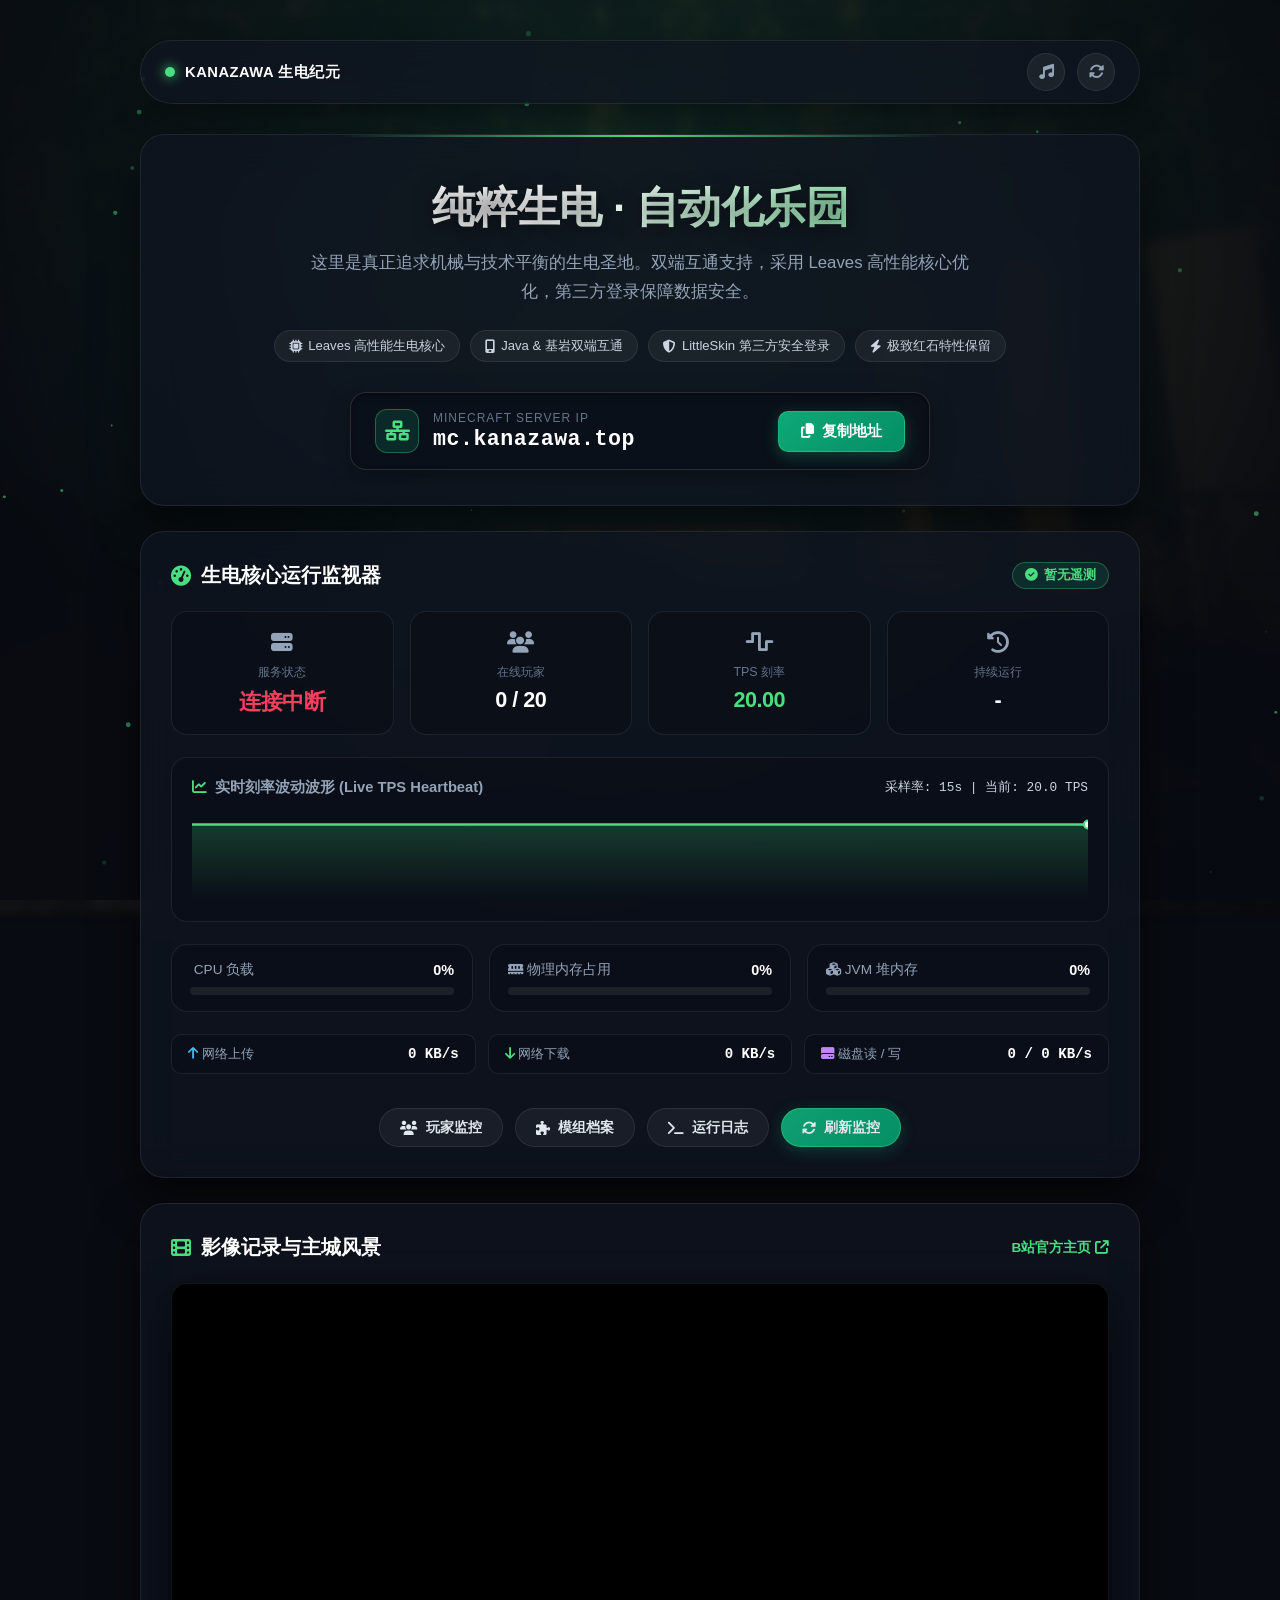
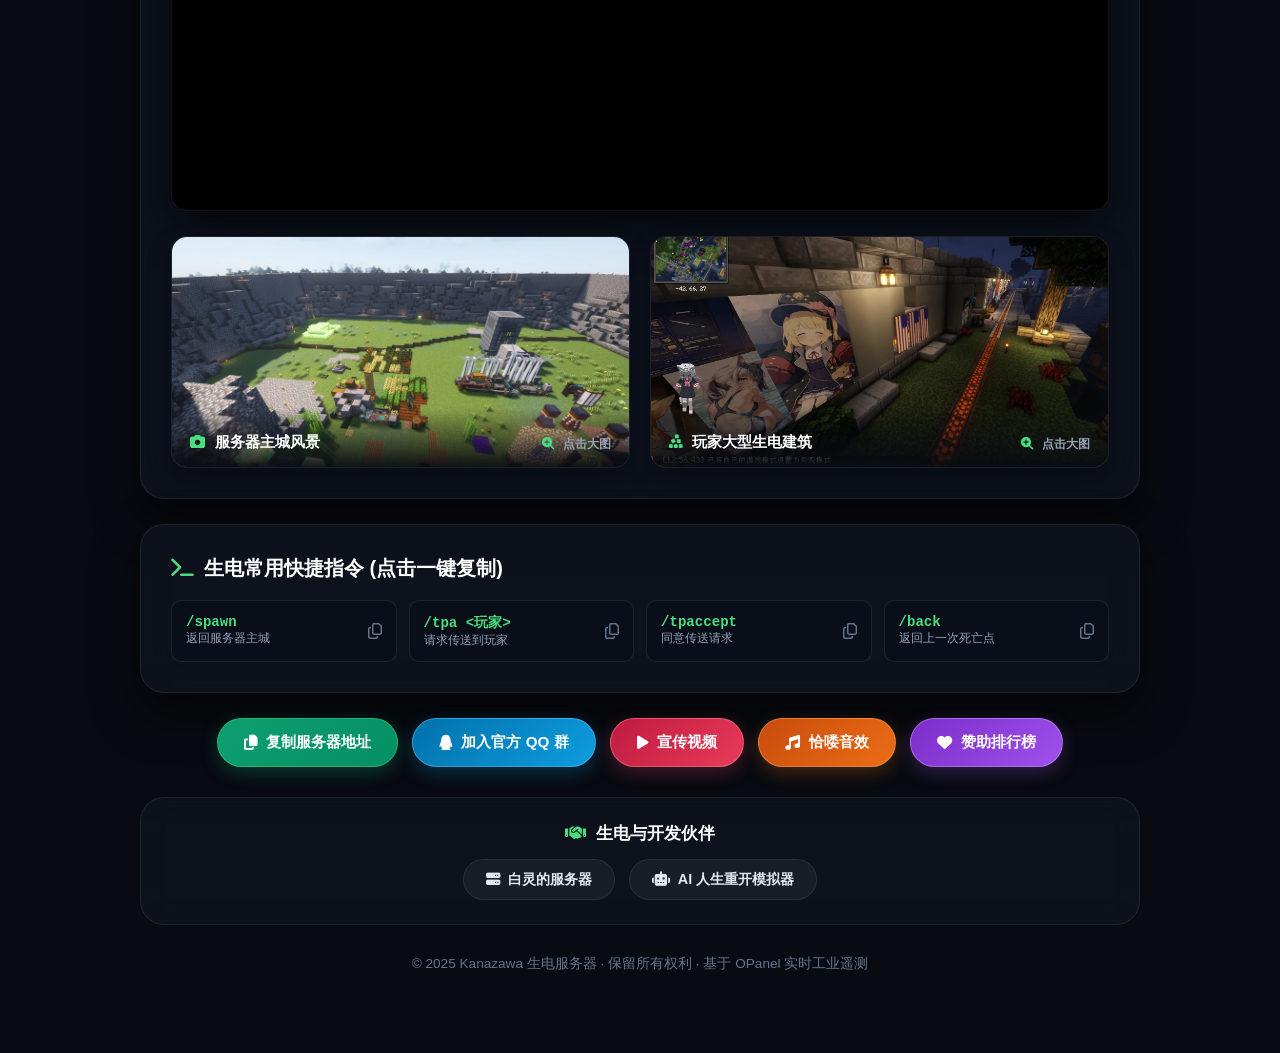
==== commit 689ce797: "fix: 修复JS变量重复声明导致的语法解析错误，并增强遥测请求超时容错机制" ====
--- a/index.html
+++ b/index.html
@@ -2008,71 +2008,82 @@
                 }
 
                 try {
-                    const [infoRes, monitorRes, playersRes] = await Promise.all([
-                        fetch(`${O_PANEL_API_BASE}/open-api/info`),
-                        fetch(`${O_PANEL_API_BASE}/open-api/monitor`),
-                        fetch(`${O_PANEL_API_BASE}/open-api/players`)
+                    // 带超时的安全拉取封装
+                    const fetchWithTimeout = async (url) => {
+                        const controller = new AbortController();
+                        const timer = setTimeout(() => controller.abort(), 6000);
+                        try {
+                            const res = await fetch(url, { signal: controller.signal });
+                            clearTimeout(timer);
+                            if (res.ok) return await res.json();
+                            return null;
+                        } catch {
+                            clearTimeout(timer);
+                            return null;
+                        }
+                    };
+
+                    const [infoData, monitorData, playersData] = await Promise.all([
+                        fetchWithTimeout(`${O_PANEL_API_BASE}/open-api/info`),
+                        fetchWithTimeout(`${O_PANEL_API_BASE}/open-api/monitor`),
+                        fetchWithTimeout(`${O_PANEL_API_BASE}/open-api/players`)
                     ]);
 
-                    if (!infoRes.ok || !monitorRes.ok) {
-                        throw new Error(`遥测端响应异常 (${infoRes.status}/${monitorRes.status})`);
+                    if (playersData && playersData.players) {
+                        cachedPlayers = playersData.players;
                     }
 
-                    const infoData = await infoRes.json();
-                    const monitorData = await monitorRes.json();
-                    let playersData = { players: [] };
-                    if (playersRes.ok) {
-                        playersData = await playersRes.json();
-                        cachedPlayers = playersData.players || [];
+                    // 1. 服务状态 & 基础信息
+                    if (infoData) {
+                        cardStatusVal.textContent = '运行正常';
+                        cardStatusVal.className = 'metric-value status-good';
+                        headerStatusText.textContent = '连接正常';
+                        cardUptimeVal.textContent = formatUptime(infoData.uptime);
+
+                        const onlineCount = cachedPlayers.filter(p => p.isOnline).length;
+                        const maxPlayers = infoData.maxPlayerCount || 20;
+                        cardPlayersVal.textContent = `${onlineCount} / ${maxPlayers}`;
+                    } else if (monitorData || playersData) {
+                        cardStatusVal.textContent = '运行正常';
+                        cardStatusVal.className = 'metric-value status-good';
+                        headerStatusText.textContent = '连接正常';
+                    } else {
+                        throw new Error('所有接口均无法连通');
                     }
 
-                    // 1. 运行状态
-                    cardStatusVal.textContent = '运行正常';
-                    cardStatusVal.className = 'metric-value status-good';
-                    headerStatusText.textContent = '连接正常';
-
-                    // 2. 在线玩家数
-                    const onlineCount = cachedPlayers.filter(p => p.isOnline).length;
-                    const maxPlayers = infoData.maxPlayerCount || 20;
-                    cardPlayersVal.textContent = `${onlineCount} / ${maxPlayers}`;
-
-                    // 3. TPS 刻率
-                    const tps = typeof monitorData.tps === 'number' ? monitorData.tps : 20;
-                    cardTpsVal.textContent = tps.toFixed(2);
-                    if (tps >= 19.5) {
-                        cardTpsVal.className = 'metric-value status-good';
-                    } else if (tps >= 15.0) {
-                        cardTpsVal.className = 'metric-value status-warning';
-                    } else {
-                        cardTpsVal.className = 'metric-value status-bad';
+                    // 2. 性能监控指标 (若某次超时则平滑维持，绝不崩溃)
+                    if (monitorData) {
+                        const tps = typeof monitorData.tps === 'number' ? monitorData.tps : 20;
+                        cardTpsVal.textContent = tps.toFixed(2);
+                        if (tps >= 19.5) {
+                            cardTpsVal.className = 'metric-value status-good';
+                        } else if (tps >= 15.0) {
+                            cardTpsVal.className = 'metric-value status-warning';
+                        } else {
+                            cardTpsVal.className = 'metric-value status-bad';
+                        }
+
+                        tpsHistory.push(parseFloat(tps.toFixed(2)));
+                        if (tpsHistory.length > 20) tpsHistory.shift();
+                        drawTpsWave();
+                        chartStatsBadge.textContent = `实时采样: 15s | 当前: ${tps.toFixed(2)} TPS`;
+
+                        const cpu = Math.round(monitorData.cpu || 0);
+                        cpuValText.textContent = `${cpu}%`;
+                        cpuFillBar.style.width = `${Math.min(100, Math.max(0, cpu))}%`;
+
+                        const mem = Math.round(monitorData.memory || 0);
+                        memValText.textContent = `${mem}%`;
+                        memFillBar.style.width = `${Math.min(100, Math.max(0, mem))}%`;
+
+                        const jvm = Math.round(monitorData.jvmMemory || 0);
+                        jvmValText.textContent = `${jvm}%`;
+                        jvmFillBar.style.width = `${Math.min(100, Math.max(0, jvm))}%`;
+
+                        netUpText.textContent = formatSpeed(monitorData.networkUpload);
+                        netDownText.textContent = formatSpeed(monitorData.networkDownload);
+                        diskIoText.textContent = `${formatSpeed(monitorData.diskRead)} / ${formatSpeed(monitorData.diskWrite)}`;
                     }
-
-                    // 更新波形数组
-                    tpsHistory.push(parseFloat(tps.toFixed(2)));
-                    if (tpsHistory.length > 20) tpsHistory.shift();
-                    drawTpsWave();
-                    chartStatsBadge.textContent = `实时采样: 15s | 当前: ${tps.toFixed(2)} TPS`;
-
-                    // 4. 持续运行时间
-                    cardUptimeVal.textContent = formatUptime(infoData.uptime);
-
-                    // 5. 资源负载进度条
-                    const cpu = Math.round(monitorData.cpu || 0);
-                    cpuValText.textContent = `${cpu}%`;
-                    cpuFillBar.style.width = `${Math.min(100, Math.max(0, cpu))}%`;
-
-                    const mem = Math.round(monitorData.memory || 0);
-                    memValText.textContent = `${mem}%`;
-                    memFillBar.style.width = `${Math.min(100, Math.max(0, mem))}%`;
-
-                    const jvm = Math.round(monitorData.jvmMemory || 0);
-                    jvmValText.textContent = `${jvm}%`;
-                    jvmFillBar.style.width = `${Math.min(100, Math.max(0, jvm))}%`;
-
-                    // 6. 吞吐速率
-                    netUpText.textContent = formatSpeed(monitorData.networkUpload);
-                    netDownText.textContent = formatSpeed(monitorData.networkDownload);
-                    diskIoText.textContent = `${formatSpeed(monitorData.diskRead)} / ${formatSpeed(monitorData.diskWrite)}`;
 
                     if (isManual) {
                         showToast('生电核心数据已刷新');
@@ -2311,7 +2322,6 @@
             searchLogInput.addEventListener('input', renderLogs);
 
             // 6.4 赞助排行榜模态框 (读取 prof.txt)
-            const dockSponsorBtn = document.getElementById('dockSponsorBtn');
             const sponsorTableBox = document.getElementById('sponsorTableBox');
 
             dockSponsorBtn.addEventListener('click', async () => {
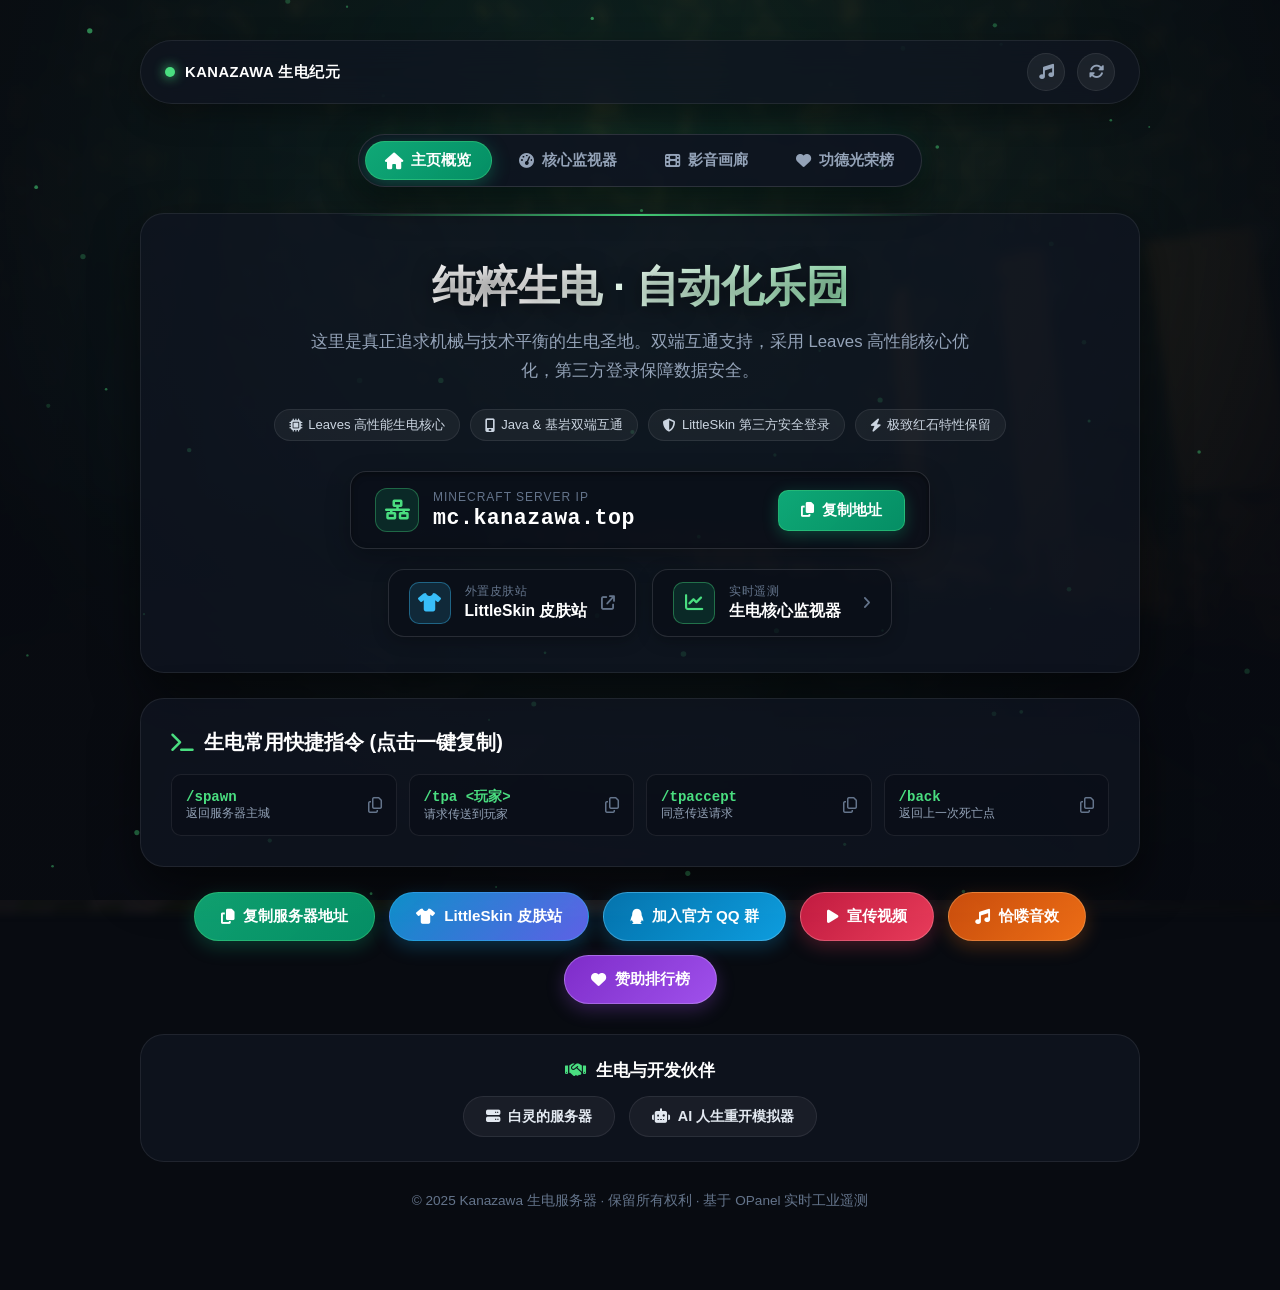
==== commit 12c7539d: "feat: 重构为多选项卡视图架构（主页/监视器/影音/功德榜），增加流畅淡出弹出动效及LittleSkin皮肤站入口" ====
--- a/index.html
+++ b/index.html
@@ -203,6 +203,129 @@
             transform: translateY(-2px);
         }
 
+        /* ============================================================
+           顶部选项栏分段导航条 (Segmented Nav Tabs)
+           ============================================================ */
+        .nav-tabs-wrapper {
+            display: flex;
+            justify-content: center;
+            margin-bottom: 26px;
+            animation: slideDown 0.7s cubic-bezier(0.16, 1, 0.3, 1) forwards;
+            position: sticky;
+            top: 16px;
+            z-index: 100;
+        }
+
+        .nav-tabs-bar {
+            display: inline-flex;
+            align-items: center;
+            background: rgba(14, 20, 32, 0.88);
+            backdrop-filter: blur(20px);
+            -webkit-backdrop-filter: blur(20px);
+            border: 1px solid rgba(255, 255, 255, 0.12);
+            padding: 6px;
+            border-radius: var(--radius-full);
+            box-shadow: 0 12px 35px rgba(0, 0, 0, 0.55), 0 0 25px rgba(16, 185, 129, 0.1);
+            gap: 6px;
+            max-width: 100%;
+            overflow-x: auto;
+            scrollbar-width: none;
+            -ms-overflow-style: none;
+        }
+
+        .nav-tabs-bar::-webkit-scrollbar {
+            display: none;
+        }
+
+        .nav-tab-item {
+            background: transparent;
+            border: 1px solid transparent;
+            color: var(--text-secondary);
+            padding: 9px 20px;
+            border-radius: var(--radius-full);
+            cursor: pointer;
+            font-size: 0.92rem;
+            font-weight: 600;
+            display: inline-flex;
+            align-items: center;
+            gap: 8px;
+            transition: all 0.28s cubic-bezier(0.16, 1, 0.3, 1);
+            white-space: nowrap;
+            user-select: none;
+        }
+
+        .nav-tab-item:hover {
+            color: #fff;
+            background: rgba(255, 255, 255, 0.08);
+            transform: translateY(-1px);
+        }
+
+        .nav-tab-item.active {
+            color: #fff;
+            background: linear-gradient(135deg, rgba(16, 185, 129, 0.9), rgba(5, 150, 105, 0.95));
+            border-color: rgba(74, 222, 128, 0.4);
+            box-shadow: 0 4px 18px rgba(16, 185, 129, 0.35);
+        }
+
+        .nav-tab-item i {
+            font-size: 0.95rem;
+            transition: transform 0.25s ease;
+        }
+
+        .nav-tab-item.active i {
+            transform: scale(1.1);
+        }
+
+        /* 视图面板容器与流畅淡入淡出动画 */
+        .view-pane-container {
+            position: relative;
+            min-height: 480px;
+            width: 100%;
+        }
+
+        .view-pane {
+            display: none;
+            opacity: 0;
+            transform: translateY(20px) scale(0.985);
+            will-change: opacity, transform;
+        }
+
+        .view-pane.active {
+            display: block;
+            animation: panePopIn 0.38s cubic-bezier(0.16, 1, 0.3, 1) forwards;
+        }
+
+        .view-pane.pane-fade-out {
+            display: block;
+            animation: panePopOut 0.2s cubic-bezier(0.16, 1, 0.3, 1) forwards;
+        }
+
+        @keyframes panePopIn {
+            0% {
+                opacity: 0;
+                transform: translateY(22px) scale(0.985);
+                filter: blur(4px);
+            }
+            100% {
+                opacity: 1;
+                transform: translateY(0) scale(1);
+                filter: blur(0);
+            }
+        }
+
+        @keyframes panePopOut {
+            0% {
+                opacity: 1;
+                transform: translateY(0) scale(1);
+                filter: blur(0);
+            }
+            100% {
+                opacity: 0;
+                transform: translateY(-14px) scale(0.985);
+                filter: blur(4px);
+            }
+        }
+
         /* 英雄品牌卡片 (Hero Section) */
         .hero-section {
             background: var(--bg-card);
@@ -358,6 +481,89 @@
             transform: translateY(1px);
         }
 
+        /* 主页快捷入口组合 (LittleSkin 皮肤站 & 监控直达) */
+        .hero-sub-actions {
+            display: flex;
+            justify-content: center;
+            gap: 16px;
+            margin-top: 20px;
+            flex-wrap: wrap;
+        }
+
+        .btn-sub-action {
+            background: var(--bg-card-inner);
+            border: 1px solid rgba(255, 255, 255, 0.12);
+            border-radius: var(--radius-md);
+            padding: 12px 20px;
+            display: flex;
+            align-items: center;
+            gap: 14px;
+            cursor: pointer;
+            text-decoration: none;
+            color: #fff;
+            transition: all 0.28s cubic-bezier(0.16, 1, 0.3, 1);
+            min-width: 240px;
+            box-shadow: 0 4px 16px rgba(0, 0, 0, 0.25);
+            position: relative;
+            overflow: hidden;
+        }
+
+        .btn-sub-action:hover {
+            transform: translateY(-3px);
+            border-color: var(--accent-blue);
+            box-shadow: 0 8px 24px rgba(56, 189, 248, 0.25);
+            background: rgba(22, 30, 48, 0.75);
+        }
+
+        .btn-quick-telemetry:hover {
+            border-color: var(--accent-green-glow);
+            box-shadow: 0 8px 24px rgba(74, 222, 128, 0.25);
+        }
+
+        .sub-action-icon {
+            width: 42px;
+            height: 42px;
+            border-radius: 10px;
+            border: 1px solid;
+            display: flex;
+            align-items: center;
+            justify-content: center;
+            font-size: 1.15rem;
+            flex-shrink: 0;
+        }
+
+        .sub-action-info {
+            text-align: left;
+            flex: 1;
+        }
+
+        .sub-action-label {
+            display: block;
+            font-size: 0.72rem;
+            color: var(--text-muted);
+            text-transform: uppercase;
+            letter-spacing: 0.5px;
+            margin-bottom: 2px;
+        }
+
+        .sub-action-name {
+            display: block;
+            font-size: 0.98rem;
+            font-weight: 700;
+            color: #fff;
+        }
+
+        .sub-action-arrow {
+            color: var(--text-muted);
+            font-size: 0.88rem;
+            transition: transform 0.25s ease, color 0.25s ease;
+        }
+
+        .btn-sub-action:hover .sub-action-arrow {
+            color: #fff;
+            transform: translateX(3px);
+        }
+
         /* 核心仪表盘网格 (Server Dashboard Grid) */
         .dashboard-section {
             background: var(--bg-card);
@@ -833,6 +1039,17 @@
             box-shadow: 0 6px 18px rgba(168, 85, 247, 0.25);
         }
         .btn-launch-sponsor:hover { box-shadow: 0 10px 24px rgba(168, 85, 247, 0.4); }
+
+        .btn-launch-skin {
+            background: linear-gradient(135deg, rgba(14, 165, 233, 0.85), rgba(99, 102, 241, 0.95));
+            border-color: rgba(56, 189, 248, 0.4);
+            box-shadow: 0 6px 18px rgba(14, 165, 233, 0.25);
+            text-decoration: none;
+        }
+        .btn-launch-skin:hover {
+            box-shadow: 0 10px 24px rgba(56, 189, 248, 0.4);
+            color: #fff;
+        }
 
         /* 友情链接卡片 */
         .footer-friends-card {
@@ -1330,6 +1547,11 @@
             .btn-copy-main { width: 100%; justify-content: center; }
             .btn-launch { width: 100%; justify-content: center; }
             .action-launchpad { flex-direction: column; }
+            .hero-sub-actions { flex-direction: column; width: 100%; }
+            .btn-sub-action { width: 100%; }
+            .nav-tabs-wrapper { top: 10px; margin-bottom: 20px; }
+            .nav-tabs-bar { padding: 4px; }
+            .nav-tab-item { padding: 8px 14px; font-size: 0.82rem; }
         }
     </style>
 </head>
@@ -1356,264 +1578,343 @@
             </div>
         </header>
 
-        <!-- 英雄品牌标语与地址复制舱 -->
-        <section class="hero-section">
-            <h1 class="hero-title">纯粹生电 · 自动化乐园</h1>
-            <p class="hero-subtitle">
-                这里是真正追求机械与技术平衡的生电圣地。双端互通支持，采用 Leaves 高性能核心优化，第三方登录保障数据安全。
-            </p>
-
-            <div class="feature-tags">
-                <div class="feature-tag"><i class="fa-solid fa-microchip"></i> Leaves 高性能生电核心</div>
-                <div class="feature-tag"><i class="fa-solid fa-mobile-screen"></i> Java & 基岩双端互通</div>
-                <div class="feature-tag"><i class="fa-solid fa-shield-halved"></i> LittleSkin 第三方安全登录</div>
-                <div class="feature-tag"><i class="fa-solid fa-bolt"></i> 极致红石特性保留</div>
-            </div>
-
-            <!-- 核心地址复制舱 -->
-            <div class="ip-dock-container">
-                <div class="ip-info-group">
-                    <div class="ip-icon-badge">
-                        <i class="fa-solid fa-network-wired"></i>
-                    </div>
-                    <div>
-                        <div class="ip-label">Minecraft Server IP</div>
-                        <div class="ip-text">mc.kanazawa.top</div>
-                    </div>
-                </div>
-                <button class="btn-copy-main" id="heroCopyBtn">
-                    <i class="fa-solid fa-copy"></i> 复制地址
+        <!-- 现代化顶部选项栏 (Segmented Nav Tabs) -->
+        <nav class="nav-tabs-wrapper">
+            <div class="nav-tabs-bar">
+                <button class="nav-tab-item active" data-tab="home" id="tabBtnHome">
+                    <i class="fa-solid fa-house"></i>
+                    <span>主页概览</span>
+                </button>
+                <button class="nav-tab-item" data-tab="telemetry" id="tabBtnTelemetry">
+                    <i class="fa-solid fa-gauge-high"></i>
+                    <span>核心监视器</span>
+                </button>
+                <button class="nav-tab-item" data-tab="media" id="tabBtnMedia">
+                    <i class="fa-solid fa-film"></i>
+                    <span>影音画廊</span>
+                </button>
+                <button class="nav-tab-item" data-tab="sponsors" id="tabBtnSponsors">
+                    <i class="fa-solid fa-heart"></i>
+                    <span>功德光荣榜</span>
                 </button>
             </div>
-        </section>
-
-        <!-- 生电实时监控中心 (Dashboard) -->
-        <section class="dashboard-section">
-            <div class="section-header">
-                <div class="section-title">
-                    <i class="fa-solid fa-gauge-high"></i> 生电核心运行监视器
-                </div>
-                <div class="live-status-pill" id="liveStatusBadge">
-                    <i class="fa-solid fa-circle-check"></i> <span id="headerStatusText">连接正常</span>
-                </div>
-            </div>
-
-            <!-- 4 核心指标卡片 -->
-            <div class="metrics-grid">
-                <div class="metric-card">
-                    <div class="metric-icon"><i class="fa-solid fa-server"></i></div>
-                    <div class="metric-name">服务状态</div>
-                    <div class="metric-value status-good" id="cardStatusVal">运行中</div>
-                </div>
-                <div class="metric-card">
-                    <div class="metric-icon"><i class="fa-solid fa-users"></i></div>
-                    <div class="metric-name">在线玩家</div>
-                    <div class="metric-value" id="cardPlayersVal">0 / 20</div>
-                </div>
-                <div class="metric-card">
-                    <div class="metric-icon"><i class="fa-solid fa-wave-square"></i></div>
-                    <div class="metric-name">TPS 刻率</div>
-                    <div class="metric-value status-good" id="cardTpsVal">20.00</div>
-                </div>
-                <div class="metric-card">
-                    <div class="metric-icon"><i class="fa-solid fa-clock-rotate-left"></i></div>
-                    <div class="metric-name">持续运行</div>
-                    <div class="metric-value" id="cardUptimeVal">-</div>
-                </div>
-            </div>
-
-            <!-- 实时 TPS 动态波动波形图 -->
-            <div class="chart-card">
-                <div class="chart-header">
-                    <div class="chart-title">
-                        <i class="fa-solid fa-chart-line"></i> 实时刻率波动波形 (Live TPS Heartbeat)
+        </nav>
+
+        <!-- 主内容视口容器 (包含流畅淡入淡出动画选项卡面板) -->
+        <main class="view-pane-container">
+            <!-- 1. 主页概览视图面板 -->
+            <div class="view-pane active" id="viewHome">
+                <!-- 英雄品牌标语与地址复制舱 -->
+                <section class="hero-section">
+                    <h1 class="hero-title">纯粹生电 · 自动化乐园</h1>
+                    <p class="hero-subtitle">
+                        这里是真正追求机械与技术平衡的生电圣地。双端互通支持，采用 Leaves 高性能核心优化，第三方登录保障数据安全。
+                    </p>
+
+                    <div class="feature-tags">
+                        <div class="feature-tag"><i class="fa-solid fa-microchip"></i> Leaves 高性能生电核心</div>
+                        <div class="feature-tag"><i class="fa-solid fa-mobile-screen"></i> Java & 基岩双端互通</div>
+                        <div class="feature-tag"><i class="fa-solid fa-shield-halved"></i> LittleSkin 第三方安全登录</div>
+                        <div class="feature-tag"><i class="fa-solid fa-bolt"></i> 极致红石特性保留</div>
                     </div>
-                    <div class="chart-stats-badge" id="chartStatsBadge">
-                        采样率: 15s | 当前: 20.0 TPS
+
+                    <!-- 核心地址复制舱 -->
+                    <div class="ip-dock-container">
+                        <div class="ip-info-group">
+                            <div class="ip-icon-badge">
+                                <i class="fa-solid fa-network-wired"></i>
+                            </div>
+                            <div>
+                                <div class="ip-label">Minecraft Server IP</div>
+                                <div class="ip-text">mc.kanazawa.top</div>
+                            </div>
+                        </div>
+                        <button class="btn-copy-main" id="heroCopyBtn">
+                            <i class="fa-solid fa-copy"></i> 复制地址
+                        </button>
                     </div>
-                </div>
-                <div class="canvas-wrapper">
-                    <canvas id="tpsCanvas"></canvas>
-                </div>
-            </div>
-
-            <!-- 硬件资源进度条网格 -->
-            <div class="progress-bars-grid">
-                <div class="progress-bar-card">
-                    <div class="progress-card-header">
-                        <span><i class="fa-solid fa-cpu"></i> CPU 负载</span>
-                        <span class="progress-val-text" id="cpuValText">0%</span>
+
+                    <!-- 主页快捷入口组：LittleSkin 皮肤站 & 监控直达 -->
+                    <div class="hero-sub-actions">
+                        <a href="https://littleskin.cn" target="_blank" rel="noopener noreferrer" class="btn-sub-action btn-littleskin-card" id="heroSkinBtn" title="前往 LittleSkin 皮肤站配置游戏角色外观">
+                            <div class="sub-action-icon" style="background: rgba(56, 189, 248, 0.15); color: var(--accent-blue); border-color: rgba(56, 189, 248, 0.4);">
+                                <i class="fa-solid fa-shirt"></i>
+                            </div>
+                            <div class="sub-action-info">
+                                <span class="sub-action-label">外置皮肤站</span>
+                                <strong class="sub-action-name">LittleSkin 皮肤站</strong>
+                            </div>
+                            <i class="fa-solid fa-arrow-up-right-from-square sub-action-arrow"></i>
+                        </a>
+
+                        <button class="btn-sub-action btn-quick-telemetry" id="heroTelemetryBtn" title="快速切换至生电运行监视器">
+                            <div class="sub-action-icon" style="background: rgba(16, 185, 129, 0.15); color: var(--accent-green-glow); border-color: rgba(74, 222, 128, 0.4);">
+                                <i class="fa-solid fa-chart-line"></i>
+                            </div>
+                            <div class="sub-action-info">
+                                <span class="sub-action-label">实时遥测</span>
+                                <strong class="sub-action-name">生电核心监视器</strong>
+                            </div>
+                            <i class="fa-solid fa-angle-right sub-action-arrow"></i>
+                        </button>
                     </div>
-                    <div class="progress-track-bg">
-                        <div class="progress-fill-bar fill-cpu" id="cpuFillBar"></div>
+                </section>
+
+                    <!-- 生电常用指令速查卡片 (新增实用模块) -->
+                    <section class="commands-section">
+                        <div class="section-title">
+                            <i class="fa-solid fa-terminal"></i> 生电常用快捷指令 (点击一键复制)
+                        </div>
+                        <div class="commands-grid">
+                            <div class="command-item" data-cmd="/spawn">
+                                <div>
+                                    <div class="command-code">/spawn</div>
+                                    <div class="command-desc">返回服务器主城</div>
+                                </div>
+                                <i class="fa-regular fa-copy" style="color:var(--text-muted)"></i>
+                            </div>
+                            <div class="command-item" data-cmd="/tpa ">
+                                <div>
+                                    <div class="command-code">/tpa &lt;玩家&gt;</div>
+                                    <div class="command-desc">请求传送到玩家</div>
+                                </div>
+                                <i class="fa-regular fa-copy" style="color:var(--text-muted)"></i>
+                            </div>
+                            <div class="command-item" data-cmd="/tpaccept">
+                                <div>
+                                    <div class="command-code">/tpaccept</div>
+                                    <div class="command-desc">同意传送请求</div>
+                                </div>
+                                <i class="fa-regular fa-copy" style="color:var(--text-muted)"></i>
+                            </div>
+                            <div class="command-item" data-cmd="/back">
+                                <div>
+                                    <div class="command-code">/back</div>
+                                    <div class="command-desc">返回上一次死亡点</div>
+                                </div>
+                                <i class="fa-regular fa-copy" style="color:var(--text-muted)"></i>
+                            </div>
+                        </div>
+                    </section>
+
+                    <!-- 核心导航动作栏 (Action Launchpad) -->
+                    <div class="action-launchpad">
+                        <button class="btn-launch btn-launch-copy" id="dockCopyBtn">
+                            <i class="fa-solid fa-copy"></i> 复制服务器地址
+                        </button>
+                        <a href="https://littleskin.cn" target="_blank" rel="noopener noreferrer" class="btn-launch btn-launch-skin" id="dockSkinBtn">
+                            <i class="fa-solid fa-shirt"></i> LittleSkin 皮肤站
+                        </a>
+                        <button class="btn-launch btn-launch-qq" id="dockQqBtn">
+                            <i class="fa-brands fa-qq"></i> 加入官方 QQ 群
+                        </button>
+                        <button class="btn-launch btn-launch-video" id="dockVideoBtn">
+                            <i class="fa-solid fa-play"></i> 宣传视频
+                        </button>
+                        <button class="btn-launch btn-launch-music" id="dockMusicBtn">
+                            <i class="fa-solid fa-music"></i> 恰喽音效
+                        </button>
+                        <button class="btn-launch btn-launch-sponsor" id="dockSponsorBtn">
+                            <i class="fa-solid fa-heart"></i> 赞助排行榜
+                        </button>
                     </div>
-                </div>
-
-                <div class="progress-bar-card">
-                    <div class="progress-card-header">
-                        <span><i class="fa-solid fa-memory"></i> 物理内存占用</span>
-                        <span class="progress-val-text" id="memValText">0%</span>
-                    </div>
-                    <div class="progress-track-bg">
-                        <div class="progress-fill-bar fill-mem" id="memFillBar"></div>
-                    </div>
-                </div>
-
-                <div class="progress-bar-card">
-                    <div class="progress-card-header">
-                        <span><i class="fa-solid fa-cubes"></i> JVM 堆内存</span>
-                        <span class="progress-val-text" id="jvmValText">0%</span>
-                    </div>
-                    <div class="progress-track-bg">
-                        <div class="progress-fill-bar fill-jvm" id="jvmFillBar"></div>
-                    </div>
-                </div>
-            </div>
-
-            <!-- 网络与磁盘 IO 动态吞吐 -->
-            <div class="throughput-grid">
-                <div class="throughput-pill">
-                    <span><i class="fa-solid fa-arrow-up" style="color:var(--accent-blue)"></i> 网络上传</span>
-                    <strong id="netUpText">0 KB/s</strong>
-                </div>
-                <div class="throughput-pill">
-                    <span><i class="fa-solid fa-arrow-down" style="color:var(--accent-green-glow)"></i> 网络下载</span>
-                    <strong id="netDownText">0 KB/s</strong>
-                </div>
-                <div class="throughput-pill">
-                    <span><i class="fa-solid fa-hard-drive" style="color:var(--accent-purple)"></i> 磁盘读 / 写</span>
-                    <strong id="diskIoText">0 / 0 KB/s</strong>
-                </div>
-            </div>
-
-            <!-- 拓展工具交互按钮组 -->
-            <div class="dashboard-tools-bar">
-                <button class="btn-dash-tool" id="btnModalPlayers">
-                    <i class="fa-solid fa-users"></i> 玩家监控
-                </button>
-                <button class="btn-dash-tool" id="btnModalPlugins">
-                    <i class="fa-solid fa-puzzle-piece"></i> 模组档案
-                </button>
-                <button class="btn-dash-tool" id="btnModalLogs">
-                    <i class="fa-solid fa-terminal"></i> 运行日志
-                </button>
-                <button class="btn-dash-tool btn-highlight" id="btnDashRefresh">
-                    <i class="fa-solid fa-rotate"></i> 刷新监控
-                </button>
-            </div>
-        </section>
-
-        <!-- 影院与画廊展区 (Media Cinema & Gallery) -->
-        <section class="media-showcase-section">
-            <div class="section-header">
-                <div class="section-title">
-                    <i class="fa-solid fa-film"></i> 影像记录与主城风景
-                </div>
-                <a href="https://www.bilibili.com/video/BV1CeFzzYEMd/" target="_blank" style="color:var(--accent-green-glow); text-decoration:none; font-size:0.85rem; font-weight:600;">
-                    B站官方主页 <i class="fa-solid fa-arrow-up-right-from-square"></i>
-                </a>
-            </div>
-
-            <!-- 自适应 16:9 影院窗口 -->
-            <div class="video-cinema-box">
-                <iframe src="//player.bilibili.com/player.html?isOutside=true&aid=821894&bvid=BV1es411o7jc&cid=3230278&p=1" scrolling="no" border="0" frameborder="no" framespacing="0" allowfullscreen="true"></iframe>
-            </div>
-
-            <!-- 截图画廊 (支持点击全屏灯箱放大) -->
-            <div class="gallery-grid">
-                <div class="gallery-card" data-src="img1.webp">
-                    <img src="img1.webp" alt="服务器主城风景" loading="lazy">
-                    <div class="gallery-overlay-badge">
-                        <span><i class="fa-solid fa-camera"></i> 服务器主城风景</span>
-                        <span class="gallery-zoom-hint"><i class="fa-solid fa-magnifying-glass-plus"></i> 点击大图</span>
-                    </div>
-                </div>
-                <div class="gallery-card" data-src="img2.webp">
-                    <img src="img2.webp" alt="玩家建筑展示" loading="lazy">
-                    <div class="gallery-overlay-badge">
-                        <span><i class="fa-solid fa-cubes-stacked"></i> 玩家大型生电建筑</span>
-                        <span class="gallery-zoom-hint"><i class="fa-solid fa-magnifying-glass-plus"></i> 点击大图</span>
-                    </div>
-                </div>
-            </div>
-        </section>
-
-        <!-- 生电常用指令速查卡片 (新增实用模块) -->
-        <section class="commands-section">
-            <div class="section-title">
-                <i class="fa-solid fa-terminal"></i> 生电常用快捷指令 (点击一键复制)
-            </div>
-            <div class="commands-grid">
-                <div class="command-item" data-cmd="/spawn">
-                    <div>
-                        <div class="command-code">/spawn</div>
-                        <div class="command-desc">返回服务器主城</div>
-                    </div>
-                    <i class="fa-regular fa-copy" style="color:var(--text-muted)"></i>
-                </div>
-                <div class="command-item" data-cmd="/tpa ">
-                    <div>
-                        <div class="command-code">/tpa &lt;玩家&gt;</div>
-                        <div class="command-desc">请求传送到玩家</div>
-                    </div>
-                    <i class="fa-regular fa-copy" style="color:var(--text-muted)"></i>
-                </div>
-                <div class="command-item" data-cmd="/tpaccept">
-                    <div>
-                        <div class="command-code">/tpaccept</div>
-                        <div class="command-desc">同意传送请求</div>
-                    </div>
-                    <i class="fa-regular fa-copy" style="color:var(--text-muted)"></i>
-                </div>
-                <div class="command-item" data-cmd="/back">
-                    <div>
-                        <div class="command-code">/back</div>
-                        <div class="command-desc">返回上一次死亡点</div>
-                    </div>
-                    <i class="fa-regular fa-copy" style="color:var(--text-muted)"></i>
-                </div>
-            </div>
-        </section>
-
-        <!-- 核心导航动作栏 (Action Launchpad) -->
-        <div class="action-launchpad">
-            <button class="btn-launch btn-launch-copy" id="dockCopyBtn">
-                <i class="fa-solid fa-copy"></i> 复制服务器地址
-            </button>
-            <button class="btn-launch btn-launch-qq" id="dockQqBtn">
-                <i class="fa-brands fa-qq"></i> 加入官方 QQ 群
-            </button>
-            <button class="btn-launch btn-launch-video" id="dockVideoBtn">
-                <i class="fa-solid fa-play"></i> 宣传视频
-            </button>
-            <button class="btn-launch btn-launch-music" id="dockMusicBtn">
-                <i class="fa-solid fa-music"></i> 恰喽音效
-            </button>
-            <button class="btn-launch btn-launch-sponsor" id="dockSponsorBtn">
-                <i class="fa-solid fa-heart"></i> 赞助排行榜
-            </button>
+
+                    <!-- 友情链接生态卡片 -->
+                    <section class="footer-friends-card">
+                        <div class="section-title" style="justify-content:center; font-size:1.05rem;">
+                            <i class="fa-solid fa-handshake"></i> 生电与开发伙伴
+                        </div>
+                        <div class="friends-btn-group">
+                            <button class="btn-friend" id="friendBaiLing">
+                                <i class="fa-solid fa-server"></i> 白灵的服务器
+                            </button>
+                            <button class="btn-friend" id="friendAiLife">
+                                <i class="fa-solid fa-robot"></i> AI 人生重开模拟器
+                            </button>
+                        </div>
+                    </section>
+                </div> <!-- 结束 viewHome -->
+
+                <!-- 2. 生电核心运行监视器视图面板 -->
+                <div class="view-pane" id="viewTelemetry">
+                    <!-- 生电实时监控中心 (Dashboard) -->
+                    <section class="dashboard-section">
+                        <div class="section-header">
+                            <div class="section-title">
+                                <i class="fa-solid fa-gauge-high"></i> 生电核心运行监视器
+                            </div>
+                            <div class="live-status-pill" id="liveStatusBadge">
+                                <i class="fa-solid fa-circle-check"></i> <span id="headerStatusText">连接正常</span>
+                            </div>
+                        </div>
+
+                        <!-- 4 核心指标卡片 -->
+                        <div class="metrics-grid">
+                            <div class="metric-card">
+                                <div class="metric-icon"><i class="fa-solid fa-server"></i></div>
+                                <div class="metric-name">服务状态</div>
+                                <div class="metric-value status-good" id="cardStatusVal">运行中</div>
+                            </div>
+                            <div class="metric-card">
+                                <div class="metric-icon"><i class="fa-solid fa-users"></i></div>
+                                <div class="metric-name">在线玩家</div>
+                                <div class="metric-value" id="cardPlayersVal">0 / 20</div>
+                            </div>
+                            <div class="metric-card">
+                                <div class="metric-icon"><i class="fa-solid fa-wave-square"></i></div>
+                                <div class="metric-name">TPS 刻率</div>
+                                <div class="metric-value status-good" id="cardTpsVal">20.00</div>
+                            </div>
+                            <div class="metric-card">
+                                <div class="metric-icon"><i class="fa-solid fa-clock-rotate-left"></i></div>
+                                <div class="metric-name">持续运行</div>
+                                <div class="metric-value" id="cardUptimeVal">-</div>
+                            </div>
+                        </div>
+
+                        <!-- 实时 TPS 动态波动波形图 -->
+                        <div class="chart-card">
+                            <div class="chart-header">
+                                <div class="chart-title">
+                                    <i class="fa-solid fa-chart-line"></i> 实时刻率波动波形 (Live TPS Heartbeat)
+                                </div>
+                                <div class="chart-stats-badge" id="chartStatsBadge">
+                                    采样率: 15s | 当前: 20.0 TPS
+                                </div>
+                            </div>
+                            <div class="canvas-wrapper">
+                                <canvas id="tpsCanvas"></canvas>
+                            </div>
+                        </div>
+
+                        <!-- 硬件资源进度条网格 -->
+                        <div class="progress-bars-grid">
+                            <div class="progress-bar-card">
+                                <div class="progress-card-header">
+                                    <span><i class="fa-solid fa-cpu"></i> CPU 负载</span>
+                                    <span class="progress-val-text" id="cpuValText">0%</span>
+                                </div>
+                                <div class="progress-track-bg">
+                                    <div class="progress-fill-bar fill-cpu" id="cpuFillBar"></div>
+                                </div>
+                            </div>
+
+                            <div class="progress-bar-card">
+                                <div class="progress-card-header">
+                                    <span><i class="fa-solid fa-memory"></i> 物理内存占用</span>
+                                    <span class="progress-val-text" id="memValText">0%</span>
+                                </div>
+                                <div class="progress-track-bg">
+                                    <div class="progress-fill-bar fill-mem" id="memFillBar"></div>
+                                </div>
+                            </div>
+
+                            <div class="progress-bar-card">
+                                <div class="progress-card-header">
+                                    <span><i class="fa-solid fa-cubes"></i> JVM 堆内存</span>
+                                    <span class="progress-val-text" id="jvmValText">0%</span>
+                                </div>
+                                <div class="progress-track-bg">
+                                    <div class="progress-fill-bar fill-jvm" id="jvmFillBar"></div>
+                                </div>
+                            </div>
+                        </div>
+
+                        <!-- 网络与磁盘 IO 动态吞吐 -->
+                        <div class="throughput-grid">
+                            <div class="throughput-pill">
+                                <span><i class="fa-solid fa-arrow-up" style="color:var(--accent-blue)"></i> 网络上传</span>
+                                <strong id="netUpText">0 KB/s</strong>
+                            </div>
+                            <div class="throughput-pill">
+                                <span><i class="fa-solid fa-arrow-down" style="color:var(--accent-green-glow)"></i> 网络下载</span>
+                                <strong id="netDownText">0 KB/s</strong>
+                            </div>
+                            <div class="throughput-pill">
+                                <span><i class="fa-solid fa-hard-drive" style="color:var(--accent-purple)"></i> 磁盘读 / 写</span>
+                                <strong id="diskIoText">0 / 0 KB/s</strong>
+                            </div>
+                        </div>
+
+                        <!-- 拓展工具交互按钮组 -->
+                        <div class="dashboard-tools-bar">
+                            <button class="btn-dash-tool" id="btnModalPlayers">
+                                <i class="fa-solid fa-users"></i> 玩家监控
+                            </button>
+                            <button class="btn-dash-tool" id="btnModalPlugins">
+                                <i class="fa-solid fa-puzzle-piece"></i> 模组档案
+                            </button>
+                            <button class="btn-dash-tool" id="btnModalLogs">
+                                <i class="fa-solid fa-terminal"></i> 运行日志
+                            </button>
+                            <button class="btn-dash-tool btn-highlight" id="btnDashRefresh">
+                                <i class="fa-solid fa-rotate"></i> 刷新监控
+                            </button>
+                        </div>
+                    </section>
+                </div> <!-- 结束 viewTelemetry -->
+
+                <!-- 3. 影音画廊展示视图面板 -->
+                <div class="view-pane" id="viewMedia">
+                    <!-- 影院与画廊展区 (Media Cinema & Gallery) -->
+                    <section class="media-showcase-section">
+                        <div class="section-header">
+                            <div class="section-title">
+                                <i class="fa-solid fa-film"></i> 影像记录与主城风景
+                            </div>
+                            <a href="https://www.bilibili.com/video/BV1CeFzzYEMd/" target="_blank" style="color:var(--accent-green-glow); text-decoration:none; font-size:0.85rem; font-weight:600;">
+                                B站官方主页 <i class="fa-solid fa-arrow-up-right-from-square"></i>
+                            </a>
+                        </div>
+
+                        <!-- 自适应 16:9 影院窗口 -->
+                        <div class="video-cinema-box">
+                            <iframe src="//player.bilibili.com/player.html?isOutside=true&aid=821894&bvid=BV1es411o7jc&cid=3230278&p=1" scrolling="no" border="0" frameborder="no" framespacing="0" allowfullscreen="true"></iframe>
+                        </div>
+
+                        <!-- 截图画廊 (支持点击全屏灯箱放大) -->
+                        <div class="gallery-grid">
+                            <div class="gallery-card" data-src="img1.webp">
+                                <img src="img1.webp" alt="服务器主城风景" loading="lazy">
+                                <div class="gallery-overlay-badge">
+                                    <span><i class="fa-solid fa-camera"></i> 服务器主城风景</span>
+                                    <span class="gallery-zoom-hint"><i class="fa-solid fa-magnifying-glass-plus"></i> 点击大图</span>
+                                </div>
+                            </div>
+                            <div class="gallery-card" data-src="img2.webp">
+                                <img src="img2.webp" alt="玩家建筑展示" loading="lazy">
+                                <div class="gallery-overlay-badge">
+                                    <span><i class="fa-solid fa-cubes-stacked"></i> 玩家大型生电建筑</span>
+                                    <span class="gallery-zoom-hint"><i class="fa-solid fa-magnifying-glass-plus"></i> 点击大图</span>
+                                </div>
+                            </div>
+                        </div>
+                    </section>
+                </div> <!-- 结束 viewMedia -->
+
+                <!-- 4. 赞助功德光荣榜独立视图面板 -->
+                <div class="view-pane" id="viewSponsors">
+                    <section class="dashboard-section">
+                        <div class="section-header">
+                            <div class="section-title">
+                                <i class="fa-solid fa-heart" style="color:var(--accent-purple)"></i> 赞助功德光荣榜
+                            </div>
+                            <div class="live-status-pill" style="border-color:rgba(192, 132, 252, 0.4); color:var(--accent-purple); background:rgba(192, 132, 252, 0.1);">
+                                <i class="fa-solid fa-coins"></i> <span>为服务器添砖加瓦</span>
+                            </div>
+                        </div>
+                        <div id="tabSponsorTableBox" style="min-height:220px;">
+                            <p style="text-align:center; padding:30px; color:var(--text-muted)">正在读取功德记录...</p>
+                        </div>
+                    </section>
+                </div> <!-- 结束 viewSponsors -->
+            </main> <!-- 结束 view-pane-container -->
+
+            <!-- 全局页脚 -->
+            <footer>
+                &copy; 2025 Kanazawa 生电服务器 · 保留所有权利 · 基于 OPanel 实时工业遥测
+            </footer>
         </div>
-
-        <!-- 友情链接生态卡片 -->
-        <section class="footer-friends-card">
-            <div class="section-title" style="justify-content:center; font-size:1.05rem;">
-                <i class="fa-solid fa-handshake"></i> 生电与开发伙伴
-            </div>
-            <div class="friends-btn-group">
-                <button class="btn-friend" id="friendBaiLing">
-                    <i class="fa-solid fa-server"></i> 白灵的服务器
-                </button>
-                <button class="btn-friend" id="friendAiLife">
-                    <i class="fa-solid fa-robot"></i> AI 人生重开模拟器
-                </button>
-            </div>
-        </section>
-
-        <!-- 页脚 -->
-        <footer>
-            &copy; 2025 Kanazawa 生电服务器 · 保留所有权利 · 基于 OPanel 实时工业遥测
-        </footer>
-    </div>
 
     <!-- ============================================================
          增强版四大模态交互窗口 (Modals)
@@ -1769,6 +2070,10 @@
             const navRefreshBtn = document.getElementById('navRefreshBtn');
             const btnDashRefresh = document.getElementById('btnDashRefresh');
             const navMusicToggle = document.getElementById('navMusicToggle');
+            const heroTelemetryBtn = document.getElementById('heroTelemetryBtn');
+            const heroSkinBtn = document.getElementById('heroSkinBtn');
+            const dockSkinBtn = document.getElementById('dockSkinBtn');
+            const tabSponsorTableBox = document.getElementById('tabSponsorTableBox');
 
             const cardStatusVal = document.getElementById('cardStatusVal');
             const cardPlayersVal = document.getElementById('cardPlayersVal');
@@ -1793,6 +2098,105 @@
             let cachedLogLines = [];
             let tpsHistory = [20.0, 20.0, 20.0, 20.0, 20.0, 20.0, 20.0, 20.0, 20.0, 20.0];
             let activeAudio = null;
+            let currentTab = 'home';
+            let isSwitchingTab = false;
+
+            // ============================================================
+            // 0. 顶部选项栏与多视图平滑弹出淡出调度器 (Segmented Tab Controller)
+            // ============================================================
+            function capitalize(str) {
+                return str.charAt(0).toUpperCase() + str.slice(1);
+            }
+
+            function switchTab(targetTabId, updateHash = true) {
+                if (currentTab === targetTabId || isSwitchingTab) return;
+
+                const currentPane = document.getElementById(`view${capitalize(currentTab)}`);
+                const targetPane = document.getElementById(`view${capitalize(targetTabId)}`);
+                if (!targetPane) return;
+
+                isSwitchingTab = true;
+
+                // 1. 选项栏高亮胶囊切换
+                document.querySelectorAll('.nav-tab-item').forEach(btn => {
+                    if (btn.getAttribute('data-tab') === targetTabId) {
+                        btn.classList.add('active');
+                    } else {
+                        btn.classList.remove('active');
+                    }
+                });
+
+                // 2. 流畅弹出/淡出切换动效
+                if (currentPane) {
+                    currentPane.classList.add('pane-fade-out');
+                    setTimeout(() => {
+                        currentPane.classList.remove('active', 'pane-fade-out');
+                        currentPane.style.display = 'none';
+
+                        targetPane.style.display = 'block';
+                        void targetPane.offsetWidth; // 触发 CSS 动画
+                        targetPane.classList.add('active');
+
+                        currentTab = targetTabId;
+                        isSwitchingTab = false;
+
+                        // 3. 特殊 Tab 的延时触发
+                        if (targetTabId === 'telemetry') {
+                            setTimeout(drawTpsWave, 50);
+                        } else if (targetTabId === 'sponsors') {
+                            loadSponsorsData();
+                        }
+                    }, 180);
+                } else {
+                    targetPane.style.display = 'block';
+                    targetPane.classList.add('active');
+                    currentTab = targetTabId;
+                    isSwitchingTab = false;
+                }
+
+                if (updateHash) {
+                    history.replaceState(null, null, `#${targetTabId}`);
+                }
+                window.scrollTo({ top: 0, behavior: 'smooth' });
+            }
+
+            // 绑定选项栏按钮点击
+            document.querySelectorAll('.nav-tab-item').forEach(btn => {
+                btn.addEventListener('click', () => {
+                    const tab = btn.getAttribute('data-tab');
+                    switchTab(tab);
+                });
+            });
+
+            // 主页“查看实时工况”快捷直达核心监视器
+            if (heroTelemetryBtn) {
+                heroTelemetryBtn.addEventListener('click', () => {
+                    switchTab('telemetry');
+                });
+            }
+
+            // 监听 Hash 路由初始化与切换
+            function handleHashRoute() {
+                const hash = window.location.hash.replace('#', '').toLowerCase();
+                const validTabs = ['home', 'telemetry', 'media', 'sponsors'];
+                if (validTabs.includes(hash)) {
+                    switchTab(hash, false);
+                }
+            }
+            window.addEventListener('hashchange', handleHashRoute);
+            handleHashRoute();
+
+            // LittleSkin 皮肤站点击 Toast 提示
+            if (heroSkinBtn) {
+                heroSkinBtn.addEventListener('click', () => {
+                    showToast('正在前往 LittleSkin 皮肤站...');
+                });
+            }
+            if (dockSkinBtn) {
+                dockSkinBtn.addEventListener('click', () => {
+                    showToast('正在前往 LittleSkin 皮肤站...');
+                });
+            }
 
             // ============================================================
             // 1. Canvas 科技红石/星空粒子系统 (超轻量 60FPS)
@@ -2321,12 +2725,20 @@
 
             searchLogInput.addEventListener('input', renderLogs);
 
-            // 6.4 赞助排行榜模态框 (读取 prof.txt)
+            // 6.4 赞助排行榜渲染与加载逻辑 (读取 prof.txt，同时服务 Tab 面板与模态框)
             const sponsorTableBox = document.getElementById('sponsorTableBox');
-
-            dockSponsorBtn.addEventListener('click', async () => {
-                openModal('modalSponsors');
-                sponsorTableBox.innerHTML = '<p style="text-align:center; padding:30px; color:var(--text-muted)">正在读取功德记录...</p>';
+            let cachedSponsorsHtml = '';
+
+            async function loadSponsorsData() {
+                if (cachedSponsorsHtml) {
+                    if (sponsorTableBox) sponsorTableBox.innerHTML = cachedSponsorsHtml;
+                    if (tabSponsorTableBox) tabSponsorTableBox.innerHTML = cachedSponsorsHtml;
+                    return;
+                }
+
+                if (sponsorTableBox) sponsorTableBox.innerHTML = '<p style="text-align:center; padding:30px; color:var(--text-muted)">正在读取功德记录...</p>';
+                if (tabSponsorTableBox) tabSponsorTableBox.innerHTML = '<p style="text-align:center; padding:30px; color:var(--text-muted)">正在读取功德记录...</p>';
+
                 try {
                     const res = await fetch('prof.txt');
                     if (!res.ok) throw new Error('数据文件获取失败');
@@ -2354,19 +2766,20 @@
                     sponsors.sort((a, b) => b.amount - a.amount);
 
                     let html = `
-                        <div style="margin-bottom:14px; color:var(--text-secondary); font-size:0.88rem; display:flex; justify-content:space-between;">
+                        <div style="margin-bottom:14px; color:var(--text-secondary); font-size:0.88rem; display:flex; justify-content:space-between; flex-wrap:wrap; gap:8px;">
                             <span>赞助人总数: <strong>${sponsors.length}</strong> 位</span>
                             <span>功德总计: <strong style="color:var(--accent-purple)">${total.toFixed(2)} 元</strong></span>
                         </div>
-                        <table class="sponsor-rank-table">
-                            <thead>
-                                <tr>
-                                    <th style="width:15%">排名</th>
-                                    <th style="width:55%">赞助功德人</th>
-                                    <th style="width:30%; text-align:right">金额</th>
-                                </tr>
-                            </thead>
-                            <tbody>
+                        <div style="overflow-x:auto;">
+                            <table class="sponsor-rank-table">
+                                <thead>
+                                    <tr>
+                                        <th style="width:15%">排名</th>
+                                        <th style="width:55%">赞助功德人</th>
+                                        <th style="width:30%; text-align:right">金额</th>
+                                    </tr>
+                                </thead>
+                                <tbody>
                     `;
 
                     sponsors.forEach((sp, idx) => {
@@ -2384,11 +2797,20 @@
                         `;
                     });
 
-                    html += `</tbody></table>`;
-                    sponsorTableBox.innerHTML = html;
+                    html += `</tbody></table></div>`;
+                    cachedSponsorsHtml = html;
+                    if (sponsorTableBox) sponsorTableBox.innerHTML = html;
+                    if (tabSponsorTableBox) tabSponsorTableBox.innerHTML = html;
                 } catch (e) {
-                    sponsorTableBox.innerHTML = `<p style="text-align:center; padding:30px; color:var(--accent-rose)">读取赞助数据失败: ${e.message}</p>`;
+                    const errHtml = `<p style="text-align:center; padding:30px; color:var(--accent-rose)">读取赞助数据失败: ${e.message}</p>`;
+                    if (sponsorTableBox) sponsorTableBox.innerHTML = errHtml;
+                    if (tabSponsorTableBox) tabSponsorTableBox.innerHTML = errHtml;
                 }
+            }
+
+            dockSponsorBtn.addEventListener('click', () => {
+                switchTab('sponsors');
+                showToast('已切换至功德光荣榜');
             });
 
             // ============================================================
